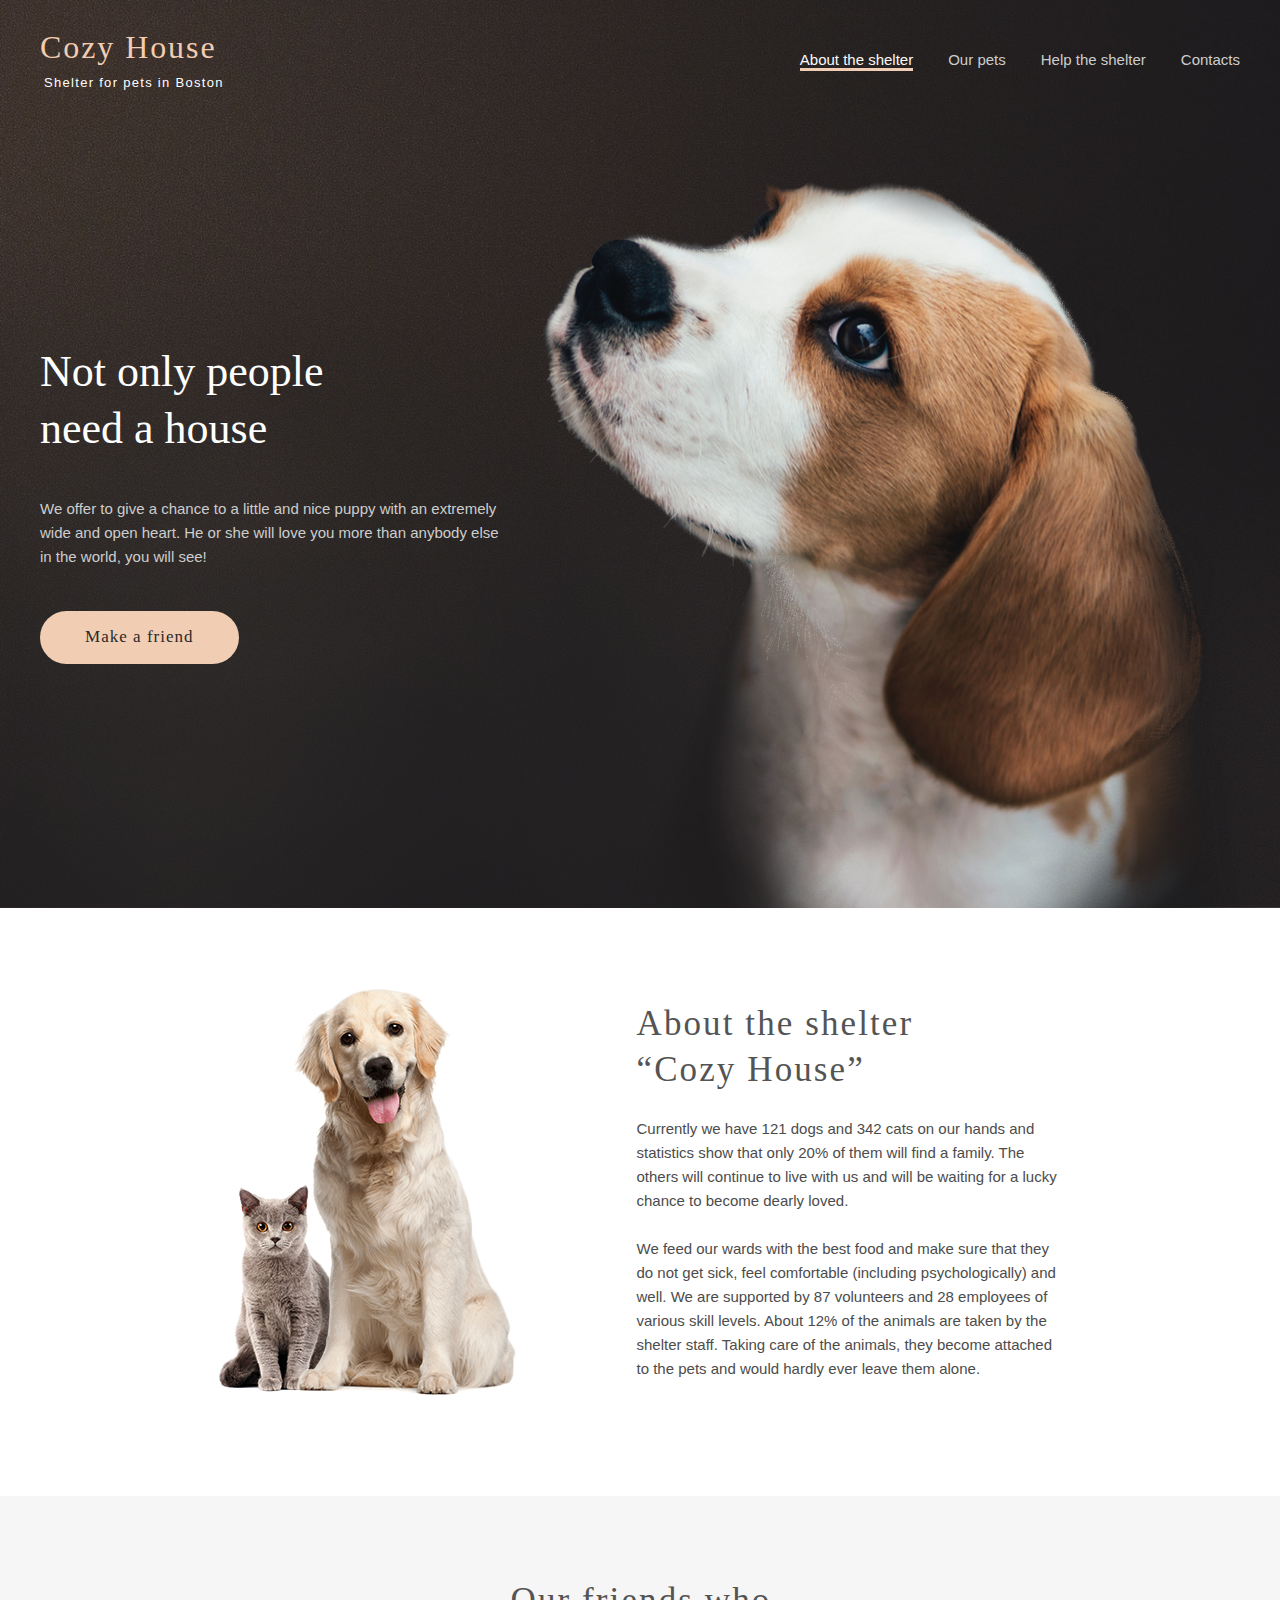
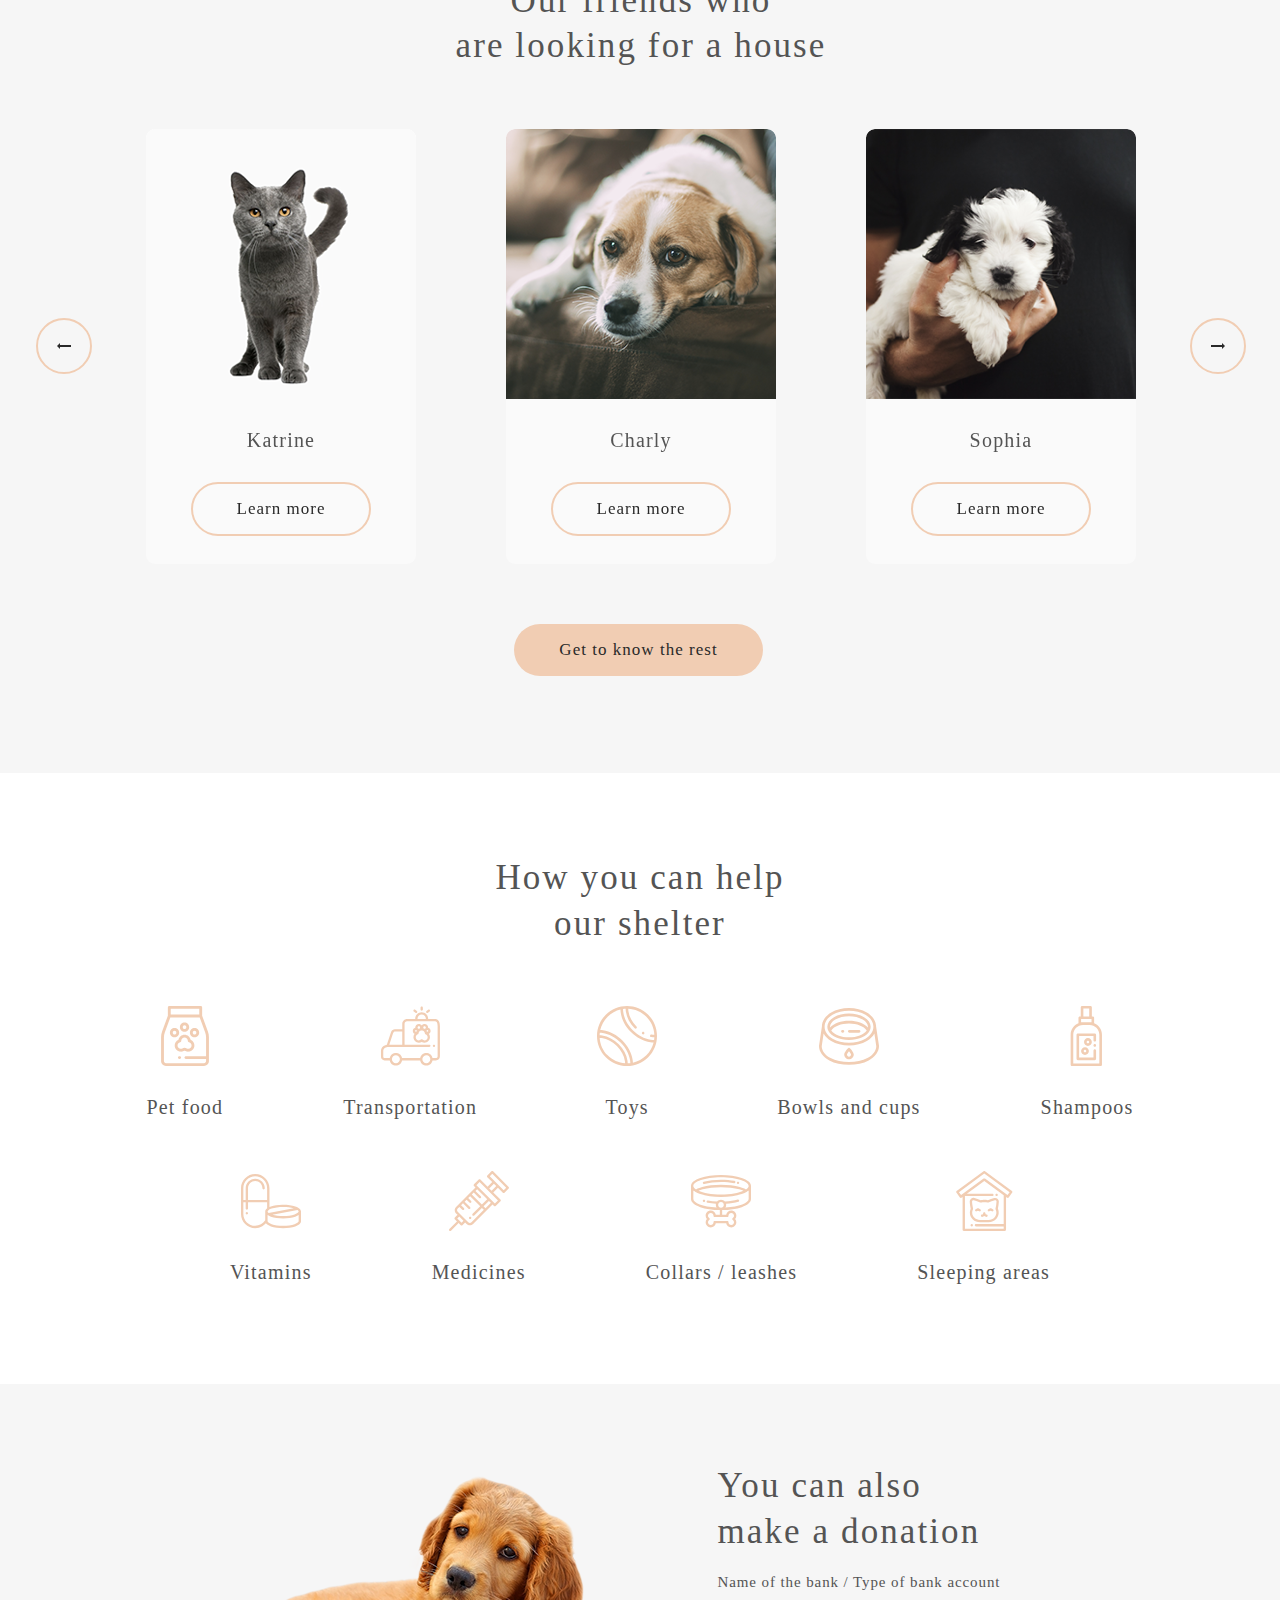
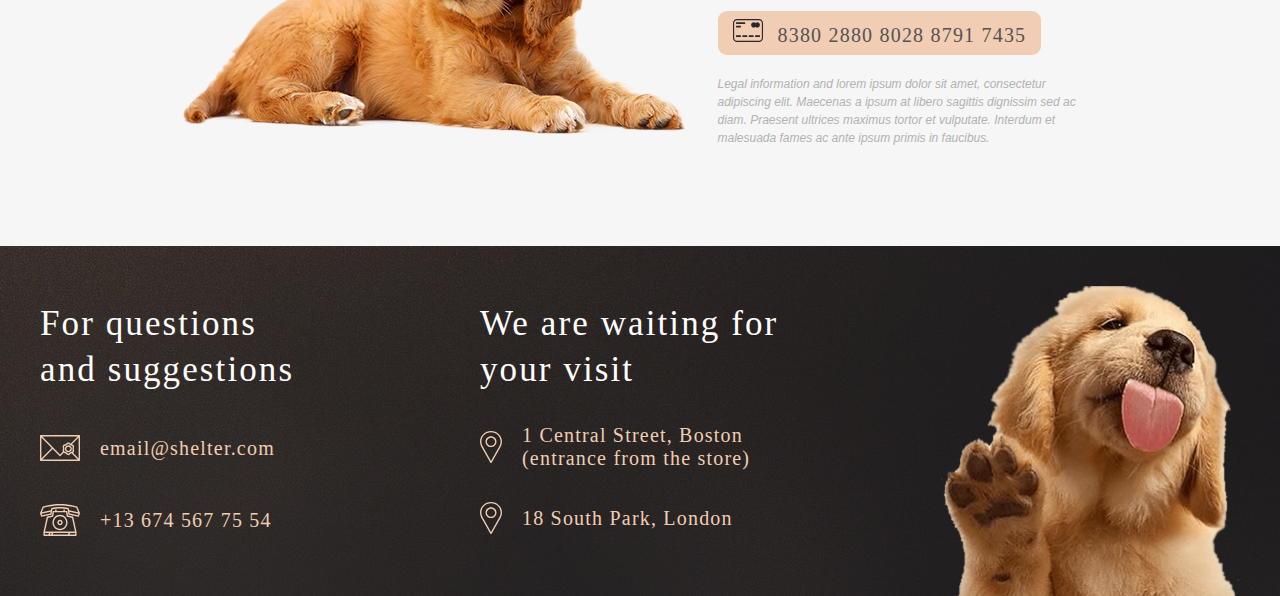
==== frontend/pages/main/index.html @ 43f69374 "feat: add frontend files" ====
<!DOCTYPE html>
<html lang="en">
<head>
    <meta charset="UTF-8">
    <link href="style.css" rel="stylesheet">
    <meta content="width=device-width, initial-scale=1.0" name="viewport">
   <link href="../../assets/images/favicon.ico" rel="icon" type="image/x-icon">
   <!-- ФАВИКОН БУДЕТ ОТОБРАЖАТЬСЯ В ГУГЛ ХРОМ -->
    <title>Main</title>
    <script defer src = 'script.js'></script>
</head>
<body>

<header class ='header'>
    <div class="container">
        <div class="header-top" id = "header-top">
            <div class="logo">
                <a href="index.html" class="logo-link">
                    <p class="cozy">Cozy House</p>
                    <h1 class="boston">Shelter for pets in Boston</h1>
                </a>
            </div>

            <div class="overlay" id="overlay"></div>
            
            <div class="burger" id = "burger">
                <hr><hr><hr>
            </div>

            <nav class="menu open" id = "menu">
  
                <ul class="menu-list">            
                    <li class="menu-item">
                        <a href="../main/index.html" class="menu-link-about">About the shelter</a>
                    </li>
                    <li class="menu-item">
                        <a href="../pets/index.html" class="menu-link">Our pets</a>
                    </li>
                    <li class="menu-item">
                        <a href="#help" class="menu-link">Help the shelter</a>
                    </li>
                    <li class="menu-item">
                        <a href="#footer" class="menu-link">Contacts</a>
                    </li>
                </ul>
            </nav>
        </div>

        <div class="not-only">
            <div class="not-only-text">
            <h2>Not only people need a house</h2>
            <p>We offer to give a chance to a little and
                nice puppy with an extremely wide and open
                heart. He or she will love you more
                than anybody else in the world, you will see!
            </p>
            <a href = '#our-friends'>Make a friend</a>
        </div>
            <img src="../../assets/images/start-screen-puppy.png" alt="">
      </div>
    </div>



</header>

<div class="about">
  <div class="about-content">
      <div class="about-pets">
          <img src="../../assets/images/about-pets.png" alt="">
      </div>
      <div class="content-1">
          <h3>About the shelter <br>“Cozy House”</h3>
          <p class = 'cur'>Currently we have 121 dogs and 342 cats
              on our hands and statistics show that
              only 20% of them will find a family. 
              The others will continue to live with 
              us and will be waiting for a lucky 
              chance to become dearly loved.
          </p>
          <p class = 'we'>
            We feed our wards with the best food
              and make sure that they do not get 
              sick, feel comfortable (including 
              psychologically) and well. We are 
              supported by 87 volunteers and 28 
              employees of various skill levels. 
              About 12% of the animals are taken by
              the shelter staff. Taking care of the 
              animals, they become attached to the 
              pets and would hardly ever leave them
              alone.
          </p>
      </div>
  </div>
</div> 
<div class="our-friends" id ='our-friends'>
    <div class="pets-content">
        <div class="heading">
            <h3>Our friends who <br>
                are looking for a house
            </h3>
        </div>

        <div class = 'slider'>
            <div class ='cards'>

            </div>
           <div class="arrows-container"> 
            <div class="arrow1">
                <img src="../../assets/images/Arrow.png" alt="">
            </div>
            <div class="arrow2">
                <img src="../../assets/images/Arrow2.png" alt="">
            </div>
        </div>
        </div>

        <div class="button-primary">
            <a href="../pets/index.html">Get to know the rest</a>
        </div>
    </div>
</div>


<div class="help" id = "help">
    <div class="help-content">
        <div class="heading">
            <h3>How you can help <br>
                our shelter</h3>
        </div>
    <div class="list">
        <div class="icon">
            <img src = '../../assets/images/icon-pet-food.svg' alt =''>
            <p>Pet food</p>
        </div>
        <div class="icon">
            <img src = '../../assets/images/icon-transportation.svg' alt =''>
            <p>Transportation</p>
        </div>
        <div class="icon">
            <img src = '../../assets/images/icon-toys.svg' alt =''>
            <p>Toys</p>
        </div>
        <div class="icon">
            <img src = '../../assets/images/icon-bowls-and-cups.svg' alt =''>
            <p>Bowls and cups</p>
        </div>
        <div class="icon">
            <img src = '../../assets/images/icon-shampoos.svg' alt =''>
            <p>Shampoos</p>
        </div>
        <div class="icon">
            <img src = '../../assets/images/icon-vitamins.svg' alt =''>
            <p>Vitamins</p>
        </div>
        <div class="icon">
            <img src = '../../assets/images/icon-medicines.svg' alt =''>
            <p>Medicines</p>
        </div>
        <div class="icon">
            <img src = '../../assets/images/icon-collars-leashes.svg' alt =''>
            <p>Collars / leashes</p>
        </div>
        <div class="icon">
            <img src = '../../assets/images/icon-sleeping-area.svg' alt =''>
            <p>Sleeping areas</p>
        </div>
    </div>
    </div>
</div>



<div class="in-addition">
    <div class="donation-content">
        <div class="donation-img">
            <img src = '../../assets/images/donation-dog.png' alt =''>
        </div>
        <div class="content-2">
            <h3>You can also<br> make a donation</h3>
            <p class ='bank'>Name of the bank / Type of bank account</p>
            <div class="pay-card">
                <img src="../../assets/images/credit-card.svg" alt="">
                <a href = '#'>8380 2880 8028 8791 7435</a>
            </div>
            <p class ='lorem'>Legal information and lorem ipsum dolor sit amet,
                consectetur adipiscing elit. Maecenas a ipsum at
                libero sagittis dignissim sed ac diam. Praesent
                ultrices maximus tortor et vulputate. Interdum
                et malesuada fames ac ante ipsum primis in faucibus.
            </p>
        </div>
    </div>
</div>

<footer>
    <div class="footer-content" id = 'footer'>
        <div class="contacts">
            <h3>For questions and suggestions</h3>
            <a href="mailto:email@shelter.com" class="icon-link">
                <img src="../../assets/icons/icon-email.svg" alt="">
                <p>email@shelter.com</p>
            </a>
            <a href='tel:+13674567554' class="icon-link">
                <img src="../../assets/icons/icon-phone.svg" alt="">
                <p>+13 674 567 75 54</p>
            </a>
        </div>
        <div class="locations">
            <h3>We are waiting for your visit</h3>
            <a target="_blank" href = 'https://www.google.com/maps/place/Central+St,+Boston,+MA,+США/@42.3588439,-71.0555165,17z/data=!3m1!4b1!4m6!3m5!1s0x89e370865345ba21:0x44f6c81aa9436fb7!8m2!3d42.3588439!4d-71.0529416!16s%2Fg%2F1tfvj6dm?entry=ttu' class = 'icon-link'>
                <img src="../../assets/icons/icon-marker.svg" alt="">
                <p>1 Central Street, Boston (entrance from the store)</p>
            </a>
            <a target="_blank" href = 'https://www.google.com/maps/search/london+central+park/@49.4289566,14.7279047,4z/data=!3m1!4b1?entry=ttu' class = "icon-link">
                <img src="../../assets/icons/icon-marker.svg" alt="">
                <p class = 'london'>18 South Park, London </p>
            </a>
        </div>

        <div class="footer-puppy">
            <img src="../../assets/images/footer-puppy.png" alt="">
        </div>
    </div>
</footer>


<div id="overlay"></div>

<div class="popup" id="jennifer">
    <div class="popup-close">
        <button >X</button>
    </div>
    <div class="popup-body">
        <div class="popup-image">
            <img src="../../assets/images/pets-jennifer.png" alt="">
        </div>
        <div class="popup-text">
            <h3>Jennifer</h3>
            <h4>Dog - Labrador</h4>
            <p>Jennifer is a sweet 2 months old Labrador that is patiently waiting to find a new forever home. This
                girl really enjoys being able to go outside to run and play, but won't hesitate to play up a storm
                in the house if she has all of her favorite toys.</p>
            <ul class="popup-list">
                <li><a><strong>Age:</strong> 2 months</a></li>
                <li><a><strong>Inoculations:</strong> none</a></li>
                <li><a><strong>Diseases:</strong> none</a></li>
                <li><a><strong>Parasites:</strong> none</a></li>
            </ul>
        </div>
    </div>
</div>


<div class="popup" id="katrine">
    <div class="popup-close">
        <button >X</button>
    </div>
    <div class="popup-body">
        <div class="popup-image">
            <img src="../../assets/images/pets-katrine.png" alt="">
        </div>
        <div class="popup-text">
            <h3>Katrine</h3>
            <h4>Cat - British Shorthair</h4>
            <p>Katrine is a gentle 6 months old British Shorthair with a calm and loving personality. She loves curling up in cozy spots and will happily keep you company during quiet evenings.</p>
            <ul class="popup-list">
                <li><a><strong>Age:</strong> 6 months</a></li>
                <li><a><strong>Inoculations:</strong> up to date</a></li>
                <li><a><strong>Diseases:</strong> none</a></li>
                <li><a><strong>Parasites:</strong> none</a></li>
            </ul>
        </div>
    </div>
</div>

<div class="popup" id="woody">
<div class="popup-close">
    <button >X</button>
</div>
<div class="popup-body">
    <div class="popup-image">
        <img src="../../assets/images/pets-woody.png" alt="">
    </div>
    <div class="popup-text">
        <h3>Woody</h3>
        <h4>Dog - Golden Retriever</h4>
        <p>Woody is a friendly 1-year-old Golden Retriever with a playful spirit and a heart full of love. He enjoys long walks and never says no to a good belly rub.</p>
        <ul class="popup-list">
            <li><a><strong>Age:</strong> 1 year</a></li>
            <li><a><strong>Inoculations:</strong> up to date</a></li>
            <li><a><strong>Diseases:</strong> none</a></li>
            <li><a><strong>Parasites:</strong> none</a></li>
        </ul>
    </div>
</div>
</div>

<div class="popup" id="sophia">
<div class="popup-close">
    <button >X</button>
</div>
<div class="popup-body">
    <div class="popup-image">
        <img src="../../assets/images/pets-sophia.png" alt="">
    </div>
    <div class="popup-text">
        <h3>Sophia</h3>
        <h4>Dog - Shih Tzu</h4>
        <p>Sophia is a cuddly 4-month-old Shih Tzu with a playful and curious nature. She enjoys being carried around and loves snuggling up on your lap.</p>
        <ul class="popup-list">
            <li><a><strong>Age:</strong> 4 months</a></li>
            <li><a><strong>Inoculations:</strong> up to date</a></li>
            <li><a><strong>Diseases:</strong> none</a></li>
            <li><a><strong>Parasites:</strong> none</a></li>
        </ul>
    </div>
</div>
</div>

<div class="popup" id="timmy">
<div class="popup-close">
    <button >X</button>
</div>
<div class="popup-body">
    <div class="popup-image">
        <img src="../../assets/images/pets-timmy.png" alt="">
    </div>
    <div class="popup-text">
        <h3>Timmy</h3>
        <h4>Cat - British Shorthair</h4>
        <p>Timmy is a relaxed 8-month-old British Shorthair who loves lounging in the sun and watching the world go by. He is perfect for anyone looking for a calm and easygoing companion.</p>
        <ul class="popup-list">
            <li><a><strong>Age:</strong> 8 months</a></li>
            <li><a><strong>Inoculations:</strong> up to date</a></li>
            <li><a><strong>Diseases:</strong> none</a></li>
            <li><a><strong>Parasites:</strong> none</a></li>
        </ul>
    </div>
</div>
</div>

<div class="popup" id="charly">
<div class="popup-close">
    <button >X</button>
</div>
<div class="popup-body">
    <div class="popup-image">
        <img src="../../assets/images/pets-charly.png" alt="">
    </div>
    <div class="popup-text">
        <h3>Charly</h3>
        <h4>Dog - Beagle</h4>
        <p>Charly is a curious 2-year-old Beagle who loves exploring and sniffing out new adventures. With his energetic personality, he's always ready for a long walk or a play session.</p>
        <ul class="popup-list">
            <li><a><strong>Age:</strong> 2 years</a></li>
            <li><a><strong>Inoculations:</strong> up to date</a></li>
            <li><a><strong>Diseases:</strong> none</a></li>
            <li><a><strong>Parasites:</strong> none</a></li>
        </ul>
    </div>
</div>
</div>

<div class="popup" id="scarlett">
<div class="popup-close">
    <button >X</button>
</div>
<div class="popup-body">
    <div class="popup-image">
        <img src="../../assets/images/pets-scarlet.png" alt="">
    </div>
    <div class="popup-text">
        <h3>Scarlett</h3>
        <h4>Dog - Jack Russell Terrier</h4>
        <p>Scarlett is an energetic 5-month-old Jack Russell Terrier who loves running and playing. She would thrive in an active household where she can burn off all her energy.</p>
        <ul class="popup-list">
            <li><a><strong>Age:</strong> 5 months</a></li>
            <li><a><strong>Inoculations:</strong> up to date</a></li>
            <li><a><strong>Diseases:</strong> none</a></li>
            <li><a><strong>Parasites:</strong> none</a></li>
        </ul>
    </div>
</div>
</div>

<div class="popup" id="freddie">
<div class="popup-close">
    <button >X</button>
</div>
<div class="popup-body">
    <div class="popup-image">
        <img src="../../assets/images/pets-freddie.png" alt="">
    </div>
    <div class="popup-text">
        <h3>Freddie</h3>
        <h4>Cat - Scottish Fold</h4>
        <p>Freddie is a playful 7-month-old Scottish Fold with a love for exploring every corner of the house. His cute folded ears and inquisitive nature make him a delight to be around.</p>
        <ul class="popup-list">
            <li><a><strong>Age:</strong> 7 months</a></li>
            <li><a><strong>Inoculations:</strong> up to date</a></li>
            <li><a><strong>Diseases:</strong> none</a></li>
            <li><a><strong>Parasites:</strong> none</a></li>
        </ul>
    </div>
</div>
</div>

</body>
</html>
---- frontend/pages/main/style.css ----
html {
  max-height: 100%;
  padding: 0;
  margin: 0;
    scroll-behavior: smooth;
  box-sizing: border-box;
}
*::before, *::after {
  box-sizing: inherit;
}
body {
  box-sizing: border-box;
  height: 100%;
  padding: 0;
  margin: 0;
}
a {
  padding: 0;
  margin: 0;
  color: inherit;
  text-decoration: none;
}
button {
  padding: 0;
  border: none;
  background-color: transparent;
  cursor: pointer;
}
ul {
  list-style: none;
}
.burger {
  display: none;
}
 @media (min-width: 768px) and (max-width: 1279px) {

    html, body {
      overflow-x: hidden;
      /* height: 100%;  */
      padding: 0 auto;
      margin: 0 auto;
      scroll-behavior: smooth;
      box-sizing: border-box;
    }
  
    .header {   
      max-width: 100%;
      min-height: 1165px;
    } 
    
    .header-top {
      display: flex;
      max-width: 100%;
      justify-content: center;
    }
    .logo {
      margin-left: -10px !important;
    }
    .menu-list {
      display: inline flex;
      margin-right: -10px !important;
    }
    .not-only {
      max-width: 100%;
      display: flex;
      flex-wrap: wrap;
      align-items: center;
      justify-content: center;
      margin-top: -194px;
    }
    .not-only-text {
      min-width: 300px;
    }
    .not-only a {
      align-self: center;
    }
  
    .not-only img {
      max-width: 35.56em; /* or 35.56rem */
      height: 37.06em; /* or 37.06rem */
      padding-left: 15%;
      margin-top: 62px !important; /* Adjusted to move the image 30px higher */
    }
    
    
    .about {
      padding: 0;
      margin: 0;
      display: flex;
      max-width: 100%;
      min-height: 1048px;
      flex-direction: column;
      align-items: center;
    }
    
    .about-content {
      gap: 110px;

      position: relative;
      display: flex;
      max-width: 100%;
      min-height: 868px;
      flex-direction: column;
      justify-content: center;
      align-items: center;
      padding-top: 0;
    }
    
    .about-pets {
      margin-left: 25%;
      order: 1;
      padding-bottom: 50px;
      margin-top: 0;
    }
    
    .content-1 {
      align-self: center;
    }
  
    .our-friends {
      max-width: 100%;
      display: flex;
      justify-content: center;
      align-items: center;
      text-align: center;
  }
  
  .pets-content {
    max-width: 100%;
height: 435px;
      margin: 0 auto;
      text-align: center;
  }
  
  .heading h3 {
      text-align: center;
  }
  
  .slider {
margin-bottom: -20px !important;
      display: flex;
      justify-content: center;
      align-items: center;
      flex-direction: column;
  }
  
  .cards {
      display: flex;
      justify-content: center;
      gap: 20px; /* Adjust the gap between cards if necessary */
  }
  .card:nth-child(3) {
    display: none;
  }
  .card {
      text-align: center;
  }
  
  .arrow1 {
    transition: 0.4s;
    display: inline-flex;
    padding: 23px 19px;
    flex-direction: column;
    border-radius: 100px;
    border: 2px solid #F1CDB3;
    margin-top: -9px !important;
    left: 140px !important; 
  }
  
  .arrow2 {
    transition: 0.4s;
    display: inline-flex;
    padding: 23px 19px;
    flex-direction: column;
    border-radius: 100px;
    border: 2px solid #F1CDB3;
    right: 140px !important;
    margin-top: -9px !important;
  } 

  .arrows-container {
      display: flex;
      justify-content: space-between;
      width: 100%;
      max-width: 300px; 
      margin: 20px auto 0 auto;
  }
    

    .cards {
      gap: 40px !important;
      padding: 0 auto;
      margin: 0 auto;
      display: flex;
      width: 708px;
      flex-direction: row;
      justify-content: center;
      align-items: center;
      background-color: #F6F6F6;
    }
    
    .card {
      width: 270px;
    height: 435px;
      padding: 0 !important;
      margin: 0 !important;
    }
    
 .button-primary {
  padding-bottom: 30px;
 } 

    .help {
      /* padding-left: 10px; */
      max-width: 100%;
      min-height: 779px;
      background: var(--color-light-xl, #FFF);
    }
  
    .help-content {
      display: flex;
      max-width: 100%;
      flex-direction: column;
      justify-content: center;
      align-items: center;
      gap: 60px;
    }
  
    .help-content .heading h3 {
      position: relative;
      color: var(--color-dark-l, #545454);
      text-align: center;
      align-self: center;
      font-family: Georgia;
      font-size: 35px;
      font-style: normal;
      font-weight: 400;
      line-height: 130%;
      letter-spacing: 2.1px;
    }
  
    .list {
      margin: 0 auto;
      position: relative;
      max-width: 100%;
      min-height: 449px;
      flex-shrink: 0;
      display: flex;
      flex-wrap: wrap;
      justify-content: center;
      gap: 10px 20px;
      align-items: center;
    }
  
    .icon {
      width: 110px;
      display: flex;
      flex-direction: column;
      align-items: center;
      justify-content: center;
      text-align: center;
      gap: 30px;
    }
  
    .icon img {
      width: 60px;
      height: 60px;
    }
  
    .icon p {
      width: 170px;
      color: var(--color-dark-l, #545454);
      font-family: Georgia;
      font-size: 20px;
      font-style: normal;
      font-weight: 400;
      line-height: 115%;
      letter-spacing: 1.2px;
      text-align: center;
    }
  


    .in-addition {
      /* padding-left: 10px; */
      display: flex;
      flex-wrap: wrap;
      max-width: 100%;
      min-height: 783px;
      flex-direction: column;
      align-items: center;
    }
  
    .donation-content {
      padding-top: 5px;
      display: flex;
      flex-wrap: wrap;
      width: 100%;
      min-height: 783px;
      flex-direction: column;
      align-items: center;
    }
  
    .content-2 {
      /* margin-left: 10%; */
      order: 0;
      display: flex;
      /* width: 90%; */
      flex-direction: column;
      justify-content: center;
      align-items: flex-start;
      gap: 20px;
    }
  
    .donation-img {
      order: 1;
      align-self: center;
      margin-top: 10px;
      display: block;
    }
  
    .donation-img img {
      margin-bottom: 9px;
    }
  
    footer {
      max-width: 100%;
      min-height: 639px;
    }
  
    .footer-content {
      max-width: 100%;
      display: flex;
      flex-wrap: wrap;
    }
  
    .contacts, .locations {
      max-width: 100%;
      margin-top: -26px;
    }
  
    .contacts {
      width: 280px;
      padding-left: 8%;
    }
  
    .locations {
      padding-left: 8% !important;
    }
  
    .footer-puppy img {
      padding-left: 50%;
      padding-top: 80px;
    }
  }
  




  
  @media (min-width: 320px) and (max-width: 767px) {
    html, body {
      overflow-x: hidden;
      /* height: 100%;  */
      padding: 0 auto;
      margin: 0 auto;
      scroll-behavior: smooth;
      box-sizing: border-box;
    }
  .header {
    padding: 0 !important;
    margin: 0 !important;
    max-width: 100%;
    max-height: 823px;
    flex-shrink: 0;
  }
  .header-top {
    gap: 60px;
  }
.container {
  
  display: flex;
  justify-content: center;
  align-items: center;
  padding: 0 !important;
  margin: 0 !important;
  display: flex;
max-height: 673px;
flex-direction: column;
justify-content: center;
/* gap: 105px; */
flex-shrink: 0;
}

.logo{
  position: absolute;
  left: 20px !important;
  padding: 0 !important;
}






.menu {
  z-index: 3;
  transition: transform .5s ease, visibility .2s;
  display: flex;
  flex-direction: column;
  position: absolute;
  right: -320px;
  top: 0;
  width: 320px;
  min-height: 100vh;
  background: var(--color-dark-3xl, #292929);
} 

.burger {
  z-index: 4;
  transition: transform .5s, opacity .2s;
  width: 30px;
  height: 30px;
  display: block;
  position: absolute;
  top: 40px;
  right: 25px;
}

.burger hr {
  background-color: #F1CDB3;
  border: none;             
  height: 2px;             
}

body.no-scroll {
  background-color: rgba(0, 0, 0, 0.5) !important; 
  position: relative !important;
  height: 100vh !important;
  overflow-y: hidden !important;
}

.header-top.open .burger{
  transform: rotate(-90deg); 
}

.menu-list {

  margin-top: 248px !important;
  gap: 40px !important;
  width: 320px;
  display: flex;
  flex-direction: column;
}

.menu-item a {
  padding: 0 !important;
  margin: 0 !important;
  color: var(--color-dark-s, #CDCDCD);
  font-family: Arial;
font-size: 32px !important;
font-style: normal;
font-weight: 400;
line-height: 160%;
}  

.header-top.open .menu {
  transform: translateX(-100%);
  transition: transform 0.5s ease;
}

.overlay {
  position: fixed;
  top: 0;
  left: 0;
  width: 100%;
  height: 100vh;
  background-color: rgba(0, 0, 0, 0.5);
  z-index: 2; 
  opacity: 0;
  visibility: hidden;
  transition: opacity 0.5s, visibility 0.5s;
}

.header-top.open ~ .overlay {
  opacity: 1;
  visibility: visible;
}




.not-only {
  align-items: center !important;
  text-align: center !important;
  align-content: center !important;
  align-self: center !important;
  margin-top: -66px !important; 
  display: flex;
max-width: 300px;
max-height: 296px;
flex-direction: column;
justify-content: center;
align-items: center;
gap: 42px;
flex-shrink: 0;
flex-wrap: wrap;
}
.not-only-text h2 {
  align-self: center;
  width: 200px;
  color: var(--color-light-xl, #FFF);
text-align: center;

/* h3-mobile */
font-family: Georgia;
font-size: 25px !important;
font-style: normal;
font-weight: 400;
line-height: 130%; /* 32.5px */
letter-spacing: 1.5px;
}
.not-only-text p {
  color: var(--color-dark-s, #CDCDCD);
text-align: center;

/* paragraph-l */
font-family: Arial;
font-size: 15px;
font-style: normal;
font-weight: 400;
line-height: 160%; /* 24px */
}
.not-only-text a {
  align-self: center;
  text-align: center;
}
.not-only img {
  position: absolute;
  bottom: 0;
  left: 45%; 
  transform: translateX(-50%);
  max-width: 100%; 
  height: auto;
  width: 260px;
height: 271.774px;
flex-shrink: 0;
}


.about {
  display: flex;
max-width: 320px;
min-height: 974px;
flex-direction: column;
justify-content: center;
align-items: center;
flex-shrink: 0;
background: var(--color-light-xl, #FFF);
}
.about-content {
  display: flex;
max-width: 300px;
height: 890px;
flex-direction: column-reverse;
justify-content: center;
align-items: center !important;
}
.about-pets {
margin: 0 !important;
padding: 0 !important;
}
.about-pets img {
  padding-top: 85px;
  order: 1;
  width: 260px;
height: 353.6px;
flex-shrink: 0;
}
.content-1 {
  margin-top: 20px !important;
  order: 0;
  max-width: 300px;
height: 494px;
flex-shrink: 0;
}
.content-1 h3 {
  /* margin-top: 60px !important;  */
  padding: 0 !important;
  align-self: center;
  text-align: center !important;
  color: var(--color-dark-l, #545454);

/* h3-mobile */
font-family: Georgia;
font-size: 25px !important;
font-style: normal;
font-weight: 400 !important;
line-height: 130% !important; /* 32.5px */
letter-spacing: 1.5px !important;
}

.cur {
  text-align: justify;
  height: 144px;
  color: var(--color-dark-xl, #4C4C4C);
  font-family: Arial;
  font-size: 15px !important;
  font-style: normal !important;
  font-weight: 400 !important;
  line-height: 160% !important;
  margin-top: 1px !important;
}
.we {
  display: flex;
  min-width: 270px;
  height: 239px;
  flex-direction: column;
  justify-content: center;

  color: var(--color-dark-xl, #4C4C4C);
  font-family: Arial;
  font-size: 15px !important;
  font-style: normal;
  font-weight: 400 !important;
  line-height: 160% !important;
  margin-top: 9px;
  text-align: justify;
}





.our-friends {
  align-items: center;
  display: flex;
  max-width: 100% !important;
  max-height: 791px;
  flex-direction: column;
  justify-content: center;
  align-items: center !important;
  flex-shrink: 0;
  background: var(--color-light-l, #F6F6F6);
}
.pets-content {
  display: flex;

  position: relative;

  margin: 0 !important;
  display: flex;
max-width: 300px;
height: 707px;
flex-direction: column;
justify-content: center;
align-self: center;
text-align: center;
align-items: center;
flex-shrink: 0;
}
.heading {
  padding-bottom: 0 !important;
  text-align: center;
}

.heading h3 {
  padding: 0 !important;
  margin-top: 10px !important;
  color: var(--color-dark-l, #545454);
  font-family: Georgia;
  font-size: 25px !important;
  font-style: normal;
  font-weight: 400 !important;
  line-height: 130% !important; /* 32.5px */
  letter-spacing: 1.5px !important;
  max-width: 300px;
  margin: 0 auto; 
}
.cards {
  flex-grow: 1;
  margin: 0 !important;
  padding: 0 !important;
}
.card:nth-child(3), .card:nth-child(2) {
  display: none;
}

.card {
  margin-top: -70px !important;
  align-self: center;
  padding: 0 !important;
  transition: 0.8s;
  display: flex;
  flex-direction: column;
  align-items: center;
  width: 270px;
  height: 435px;
  background: var(--color-light-s, #FAFAFA);
  border-radius: 9px;
  gap: 30px;
}

.card img {
  border-radius: 9px 9px 0px 0px;
  width: 270px;
  height: 270px;
  flex-shrink: 0;
  max-width: 100%;
  max-height: 100%;
}

.name {
  color: var(--color-dark-l, #545454);
  text-align: center;
  font-family: Georgia, serif;
  font-size: 20px;
  font-weight: 400;
  letter-spacing: 1.2px;
  margin: 0;
}

.card button {
  transition: 0.4s;
  display: flex;
padding: 14px 43px;
flex-direction: column;
align-items: center;
gap: 10px;
color: var(--color-dark-3xl, #292929);
font-family: Georgia;
font-size: 17px;
font-style: normal;
font-weight: 400;
line-height: 130%; /* 22.1px */
letter-spacing: 1.02px;
border-radius: 100px;
border: 2px solid #F1CDB3

}

.slider {
  max-width: 270px;
  height: 507px;
justify-content: center;
align-items: center;
}

.cards {

  display: flex;
  justify-content: center;
  align-items: center;
  flex-grow: 1;
  margin-bottom: 20px; 
}

.arrows-container {
  bottom: 6px !important;
  display: inline-flex;
  gap: 80px !important;
  order: 2;
  position: absolute;
    left: 50%;
    transform: translateX(-50)
}
.arrow1, .arrow2 {
  padding: 0 !important;
  display: flex;
  justify-content: center;
  align-items: center;
  transition: 0.4s;
  width: 52px; /* Устанавливаем ширину круга */
  height: 52px; /* Устанавливаем высоту круга */
  flex-direction: column;
  border-radius: 100px;
  border: 2px solid #F1CDB3;
}

.arrow1 {

  margin-left: -95px;
  left: 0 !important;
  right: 0 !important;
  /* margin-right: auto;  */
}

.arrow2 {
  margin-left: 40px;
  left: 0 !important;
  right: 0 !important;
  /* margin-left: auto;  */
}

.button-primary {
  margin-bottom: -5px !important;
}

.cards-container {
  display: flex;
  transition: transform 0.5s ease-in-out;
}





.help {
  min-height: 745px !important;
  display: flex;
max-width: 100% !important;
/* flex-direction: column; */
justify-content: center;
align-items: center;
gap: 42px;
}
.help-content .heading h3 {
  position: relative;
  top: 12px !important;
}
.list {
  left: 5px !important;
  right: 15px !important;
  margin: 0 auto ;
  position: relative;
  max-width: 290px !important;
  height: 555px !important;
  flex-shrink: 0;
  display: flex;
  flex-wrap: wrap !important;
  justify-content: flex-start !important;
  align-items: center;
  gap: 30px 20px !important;
  /* align-items: center !important; */
}
.icon {
  gap: 20px;
  width: 130px !important;
height: 87px !important;
}
.icon img {
  width: 50px !important;
height: 50px !important;
}
.icon p {
  max-width: 130px !important;
  color: var(--color-dark-l, #545454);
text-align: center;

/* h5 */
font-family: Georgia;
font-size: 15px !important;
font-style: normal;
font-weight: 400 !important;
line-height: 110% !important; /* 16.5px */
letter-spacing: 0.9px !important;
}



.in-addition {
  background: var(--color-light-l, #F6F6F6);
  padding: 0 !important;
  margin: 0 !important;
  width: 100%;
  min-height:542.2px!important;
  display: flex;
height: 542px;
flex-direction: column;
justify-content: center;
align-items: center;

}
.donation-content {
  max-width: 100%;
  margin-top: 20px !important;
  display: flex;
  flex-direction: column-reverse;
  gap: 42px;
}

.content-2 {
  display: flex;
max-width: 300px;
height: 281px;
flex-direction: column;
justify-content: center !important;
align-items: center !important;
gap: 20px;
flex-shrink: 0;
}
.content-2 {
  color: var(--color-dark-l, #545454);
text-align: center;

/* h3-mobile */
font-family: Georgia;
font-size: 25px;
font-style: normal;
font-weight: 400;
line-height: 130%; /* 32.5px */
letter-spacing: 1.5px;
}
.content-2 h3 {
  color: var(--color-dark-l, #545454);
text-align: center;

/* h3-mobile */
font-family: Georgia;
font-size: 25px !important;
font-style: normal;
font-weight: 400 !important;
line-height: 130% !important; /* 32.5px */
letter-spacing: 1.5px !important;
}
.bank {
  color: var(--color-dark-l, #545454);
font-family: Georgia !important;
font-size: 15px !important; 
font-style: norma !important;
font-weight: 400 !important;
line-height: 160% !important; /* 24px */
letter-spacing: 0.1px !important;
}
.pay-card {
  text-align: center;
  height: 28px !important;
  display: flex;
/* padding: 10px 15px !important; */
flex-direction: column;
align-items: center;
gap: 10px;
}
.pay-card img {
  width: 30px !important ;
height: 23px !important;
flex-shrink: 0;
}
.pay-card a {
  width: 251px;
height: 23px;
  color: var(--color-dark-l, #545454);

/* h5 */
font-family: Georgia;
font-size: 15px !important;
font-style: normal;
font-weight: 400 !important;
line-height: 110% !important; /* 16.5px */
letter-spacing: 0.9px !important; 
}
.lorem {
  margin: 0;
  padding: 0;

  max-width: 280px;
  color: var(--color-dark-m, #B2B2B2);
text-align: justify !important;
font-family: Arial !important;
font-size: 9px !important;
font-style: italic !important;
font-weight: 400 !important;
line-height: 18px !important; /* 150% */
}
 .donation-img {
  margin-top: -8px !important;
}
.donation-img img {
  width: 260px !important; 
height: 135.2px !important;
}

footer {

  max-width: 100%;
  min-height: 809px;
  flex-shrink: 0;
  
}

.footer-content {  
  text-align: center !important;
  margin-top: 210px !important;
  max-width: 100%;
  display: inline-flex;
flex-direction: column;
justify-content:center;
align-items: center !important;
align-content: center;
gap: 40px;
flex-shrink: 0;
}
.contacts {

  text-align: center;
  /* padding: 0 !important;
  margin: 0 !important; */
  max-width: 278px;
height: 208px;
}
.contacts h3  {
  padding: 0 !important;
  margin: 0 !important;
  color: var(--color-light-xl, #FFF);
  text-align: center !important;
  
  /* h3-mobile */
  font-family: Georgia !important;
  font-size: 25px !important;
  font-style: normal !important;
  font-weight: 400 !important;
  line-height: 130% !important; /* 32.5px */
  letter-spacing: 1.5px !important;
}

.contacts a{
  margin-left: 16px !important;
  gap: 20px;
}

.locations {
  text-align: center !important;
height: 222px;
flex-shrink: 0;
  padding: 0 !important;
  margin: 0 !important;
}
.locations h3 {
  margin-left: 13px !important;
  max-width: 278px;
  color: var(--color-light-xl, #FFF);
text-align: center !important;

/* h3-mobile */
font-family: Georgia;
font-size: 25px !important;
font-style: normal !important;
font-weight: 400 !important;
line-height: 130% !important; /* 32.5px */
letter-spacing: 1.5px !important;
}
.locations a {
  margin-top: 8px;
}
.footer-puppy {
  padding: 0 !important;
  margin: 0 !important;
}

.footer-puppy img {
  width: 260px;
height: 269px;
flex-shrink: 0;
}
  }


.header {
  height: 908px;
  max-width: 100%; 
  background: url(../../assets/images/start-screen-background.jpg) lightgray 50% / cover no-repeat;
  position: relative; 
}

.container {
  max-width: 1200px;
  padding: 0 40px;
  margin: 0 auto;
}

.header-top {
  height: 60px;
  display: flex;
  align-items: center;
  justify-content: space-between;
  padding: 30px 0 0 0;
}

.cozy {
color: var(--color-primary, #F1CDB3);

/* logo_title */
font-family: Georgia;
font-size: 32px;
font-style: normal;
font-weight: 400;
line-height: 110%; /* 35.2px */
letter-spacing: 1.92px;
  margin-bottom: 10px;
  margin-top: 0;
}

.boston{
  color: var(--color-light-xl, #FFF);

  /* logo_subtitle */
  font-family: Arial;
  font-size: 13px;
  font-style: normal;
  font-weight: 400;
  line-height: normal;
  letter-spacing: 1.3px;

  margin: 0 0 0 4px;
}


.menu-list {
  margin-left: -40px;
  transition: 0.4s;
  display: flex;
  align-items: center;
  gap: 35px;
  color: #CDCDCD;
  text-decoration: none;
  font-family: Arial, Helvetica, sans-serif;
  font-size: 15px;
font-weight: 400;
line-height: 160%; /* 24px */
}
.menu-link-about {
  padding: 0 !important;
  margin: 0 !important;
  transition: 0.4s;
  border-bottom: 3px solid #F1CDB3;
  color: var(--color-light-s, #FAFAFA);

/* paragraph-l */
font-family: Arial, Helvetica, sans-serif;
font-size: 15px;
font-style: normal;
font-weight: 400;
line-height: 160%; /* 24px */
}
.menu-item a {
  transition: 0.4s;
}
.menu-item a:hover {
  color: var(--color-light-s, #FAFAFA);

/* paragraph-l */
font-family: Arial;
font-size: 15px;
font-style: normal;
font-weight: 400;
line-height: 160%; /* 24px */
transition: 0.4s;
}

.not-only {
  gap: 40px 40px;
flex-direction: row;
}
.not-only-text {
  flex-direction: column;
  gap:40px;
  vertical-align: top;
  margin: 253px 0 0 0;
  display: inline-flex;
  flex-wrap: nowrap;
max-width: 460px; 

justify-content: center;
align-items: flex-start;
gap:40px 40px;
}
.not-only h2 {
  margin: 0;
  font-style: normal;
  max-width: 310px;
  font-family: Georgia, 'sans-serif';
  font-size: 44px;
  font-weight: 400;
  color: #FFFFFF;
  line-height: 130%;
}

.not-only p {
  margin: 0;
  /* margin-top: 1px; */
  font-family: Arial, Helvetica, sans-serif;
  font-weight: 400;
  font-size: 15px;
  max-width: 460px;
  color: #CDCDCD;
  line-height: 160%; /* 24px */
}

.not-only a {
  display: inline-flex;
padding: 15px 45px;
flex-direction: column;
align-items: center;
gap: 10px;
border-radius: 100px;
background: var(--color-primary, #F1CDB3);
color: var(--color-dark-3xl, #292929);
font-family: Georgia;
font-size: 17px;
font-style: normal;
font-weight: 400;
line-height: 130%; /* 22.1px */
letter-spacing: 1.02px;
  transition: 0.4s;
  margin: 2px 0 0 0;

}
.not-only a:hover {
  /* border-radius: 100px; */
  background: var(--color-primary-light, #FDDCC4);

}
.not-only img {
  margin-top: 90px;
  margin-left: 37px;
  max-width: 100%;
  max-height: 100%;
} 

.about {
  max-height: 588px;
  max-width: 100%;
  display: flex;
  justify-content: space-around;
  align-items: center;
  background: var(--color-light-xl, #FFF);
}

.about-content {
  padding: 80px 40px 100px 40px;
  display: flex;
  max-width: 1200px;
  justify-content: center;
  align-items: center;
  height: 408px;
  margin-top: 40px;
}

.about-pets {
  margin-top: -40px;
  padding-left: 3px;
  padding-right: 120px;
  max-width: 300px;
  height: 408px;
}

.content-1 {
  display: flex;
  flex-direction: column; 
  max-width: 430px;
  height: 380px; 
  justify-content: center;
  align-items: flex-start;
 margin-top: -17px; 
}

.content-1 h3 {
  color: var(--color-dark-l, #545454);
  text-align: left;
  font-family: Georgia, 'sans-serif';
  font-size: 35px;
  font-weight: 400;
  line-height: 130%;
  letter-spacing: 2.1px;
  margin-top: -10px;
}

.cur {
  color: var(--color-dark-xl, #4C4C4C);
  font-family: Arial;
  font-size: 15px;
  font-weight: 400;
  line-height: 160%;
  margin-top: -10px;
}
.we {
  color: var(--color-dark-xl, #4C4C4C);
  font-family: Arial;
  font-size: 15px;
  font-weight: 400;
  line-height: 160%;
  margin-top: 9px;
}


.our-friends {
  height: 877px;
  background: var(--color-light-l, #F6F6F6);
  display: flex;
  max-width: 100%;
  /* padding: 87px 3px 100px 45px; */
  justify-content: center;
}

.pets-content {
  padding: 100px 3px 100px 45px;
  display: flex;
 max-width: 1200px;
  max-height: 697px;
  flex-direction: column;
  justify-content: center;
  align-items: center;
  gap: 60px;
  flex-shrink: 0;
}

.heading {
    position: relative;
    top: -15px; 
    right: 20px; 
    font-family: Georgia, serif;
    font-size: 35px;
    font-weight: 400;
    line-height: 1.3; /* 45.5px */
    letter-spacing: 2.1px;
    max-width: 400px;
    color: var(--color-dark-l, #545454);
    text-align: center;
  }
  

.heading h3 {
  position: relative;
  font-family: Georgia, serif;
  font-size: 35px;
  font-weight: 400;
  line-height: 1.3; /* 45.5px */
  letter-spacing: 2.1px;
  margin: 0;
}


.sliderAnimation {
  transition: transform 4s all ease-in-out;
}

.slider {
  transition: transform 0.5s ease-in-out;
  position: relative;
  margin-top: -15px !important;
  margin-left: -40px !important;
  display: flex;
  justify-content: center;
  align-items: center;

  margin-bottom: 5px;
  display: flex;
  align-items: center;
  justify-content: space-between;
  padding: 0;
  margin: 0;
  max-width: 1280px;
  position: relative;
}

.cards {
  transition: transform 0.4s ease-in-out;
  will-change: transform;
  overflow: hidden;
  display: flex;
  position: relative;
  justify-content: center;
  align-items: center;
  gap: 40px; /* Adjust gap between cards */
  flex-grow: 1;
  gap: 90px;
  width: 990px;
  height: 435px;
}

.arrow1, .arrow2 {
  position: absolute;
  top: 50%;
  transform: translateY(-50%);
  display: flex;
  justify-content: center;
  align-items: center;
}

.arrow1 {
  transition: 0.4s;
  display: inline-flex;
  padding: 23px 19px;
  flex-direction: column;
  border-radius: 100px;
  border: 2px solid #F1CDB3;
  /* margin-bottom: 10px; */
  left: -110px; /* Adjust this value to position the left arrow */
}

.arrow2 {
  transition: 0.4s;
  display: inline-flex;
  padding: 23px 19px;
  flex-direction: column;
  border-radius: 100px;
  border: 2px solid #F1CDB3;
  right: -110px;
 /* Adjust this value to position the right arrow */
}

.arrow1:hover {
  cursor: pointer;
  transition: 0.4s;
  border-radius: 100px;
  border-color: #FDDCC4;
background: #FDDCC4;
}
.arrow2:hover {
  cursor: pointer;
  transition: 0.4s;
  border-radius: 100px;
  border-color: #FDDCC4;
background: #FDDCC4;
}


.card:hover {
  cursor: pointer;
/* card-hover */
box-shadow: 0px 2px 35px 14px rgba(13, 13, 13, 0.04);
 transition: 0.4s;
}
.card:hover button {
background: var(--color-primary-light, #FDDCC4);
  transition: 0.4s;
  border-color: #FDDCC4;
  border-radius: 100px;
  background: var(--color-primary-light, #FDDCC4);
}


.card {
  transition: transform 0.4s ease-in-out, opacity 0.4s ease-in-out;
  opacity: 1;
  /* flex: 0 0 auto; */
  display: flex;
  flex-direction: column;
  align-items: center;
  width: 270px;
  height: 435px;
  background: var(--color-light-s, #FAFAFA);
  border-radius: 9px;
  gap: 30px;
}

.card.fade-out {
  transform: translateX(-100%);
  opacity: 0;
}

.card.fade-in {
  transform: translateX(100%);
  opacity: 0;
}

.card.show {
  transform: translateX(0);
  opacity: 1;
}






.card img {
  border-radius: 9px 9px 0px 0px;
  width: 270px;
  height: 270px;
  flex-shrink: 0;
  max-width: 100%;
  max-height: 100%;
}

.name {
  color: var(--color-dark-l, #545454);
  text-align: center;
  font-family: Georgia, serif;
  font-size: 20px;
  font-weight: 400;
  letter-spacing: 1.2px;
  margin: 0;
}

.card button {
  transition: 0.4s;
  display: flex;
padding: 14px 43px;
flex-direction: column;
align-items: center;
gap: 10px;
color: var(--color-dark-3xl, #292929);
font-family: Georgia;
font-size: 17px;
font-style: normal;
font-weight: 400;
line-height: 130%; /* 22.1px */
letter-spacing: 1.02px;
border-radius: 100px;
border: 2px solid #F1CDB3;


}




.button-primary {
  margin-right: 45px;
  align-self: center;
  display: flex;
  align-items: center;
  padding: 15px 45px;
  border-radius: 100px;
  background: var(--color-primary, #F1CDB3);
  transition: 0.4s;
}

.button-primary a {
  color: var(--color-dark-3xl, #292929);
  font-family: Georgia, serif;
  font-size: 17px;
  font-weight: 400;
  line-height: 1.3;
  letter-spacing: 1.02px;
  background: transparent;
  border: none;
  transition: 0.4s;
}

.button-primary:hover {
  cursor: pointer;
  border-radius: 100px;
  background: var(--color-primary-light, #FDDCC4);
  transition: 0.4s;
}
.help {
  max-height: 611px;
  display: flex;
max-width: 100%;
height: 611px;
/* padding: 0 0 0 18px; */
/* justify-content: flex-start; */
justify-content: center; 
align-items: center;
background: var(--color-light-xl, #FFF);
}

.help-content {
  padding: 80px 10px 100px 50px;
  display: flex;
  max-width: 100%;
height: 431px;
padding: 0px 87px;
flex-direction: column;
justify-content: center;
align-items: center;
gap: 45px;
flex-shrink: 0;
}
.help-content .heading h3 {
  left: 20px; 
  position: relative;
  color: var(--color-dark-l, #545454);
text-align: center;
align-self: center;

/* h3 */
font-family: Georgia;
font-size: 35px;
font-style: normal;
font-weight: 400;
line-height: 130%; /* 45.5px */
letter-spacing: 2.1px;
}
.list {
  position: relative;
  /* margin-right: 15px; */
  width: 1040px;
  height: 281px;
  flex-shrink: 0;
  display: flex;
  flex-wrap: wrap;
  justify-content: center;
  gap: 32px 120px;
  align-items: center;
}

.icon {
  display: flex;
  flex-direction: column;
  align-items: center;
  justify-content: center;
  text-align: center;
  gap: 10px;
}

.icon img {
  width: 60px;
  height: 60px;
}

.icon p {
  color: var(--color-dark-l, #545454);
  font-family: Georgia;
  font-size: 20px;
  font-style: normal;
  font-weight: 400;
  line-height: 115%; /* 23px */
  letter-spacing: 1.2px;
  text-align: center;
}



.in-addition {
  background: var(--color-light-l, #F6F6F6);
  display: flex;
max-width: 100%;
height: 462px;
/* margin-top: -13px; */
justify-content: center;
align-items: center;
}
.donation-content {
  display: flex;
  max-width: 915px;
  height: 282px;
  justify-content: center;
  align-items: center;
  gap: 30px;
  flex-shrink: 0;
  padding: 0 auto;
  margin: 0 auto;
}
.donation-img img {
  width: 505px;
height: 261px;
flex-shrink: 0;
margin-bottom: 16px;
}

.content-2 {
  margin: 0;
  padding: 0 0 20px 0;
  position: relative;
  display: flex;
  max-width: 380px;
  height: 282px;
  flex-direction: column;
  justify-content: center;
  align-items: flex-start;
  /* margin-bottom: 35px; */
  flex-shrink: 0;
  gap: 20px;
}
.content-2 h3 {
  margin: 0;
  padding: 0;
  color: var(--color-dark-l, #545454);
  /* margin-bottom: 24px; */
/* h3 */
font-family: Georgia;
font-size: 35px;
font-style: normal;
font-weight: 400;
line-height: 130%; /* 45.5px */
letter-spacing: 2.1px;

}
.bank {
  margin: 0;
  padding: 0;
  color: var(--color-dark-l, #545454);
  font-family: Georgia;
  font-size: 15px;
  font-style: normal;
  font-weight: 400;
  line-height: 110%; /* 16.5px */
  letter-spacing: 0.9px;
}
.content-2 .pay-card {
  cursor: pointer;
  transition: 0.4s;
display: flex;
  /* width: 349px;
  height: 43px; */
  margin: 0;
  padding: 0;
  display: inline-block;
  padding: 8px 15px;
  flex-direction: column;
  align-items: center;
  border-radius: 9px;
  background: var(--color-primary, #F1CDB3);
}
.pay-card:hover {
  background: var(--color-primary-light, #FDDCC4);
}
.content-2 .pay-card img {
  width: 30px;
height: 23px;
flex-shrink: 0;
fill: var(--color-dark-3xl, #292929);
}
.content-2 .pay-card a {
  color: var(--color-dark-l, #545454);
font-family: Georgia;
font-size: 20px;
font-style: normal;
font-weight: 400;
line-height: 115%; /* 23px */
letter-spacing: 1.2px;
margin-left: 11px;

}

.lorem {
  margin: 0;
  padding: 0;
  color: var(--color-dark-m, #B2B2B2);
font-family: Arial;
font-size: 12px;
font-style: italic;
font-weight: 400;
line-height: 18px; /* 150% */
width: 380px;

}


footer {
  margin: 0 auto;
  max-width: 100%;
  height: 100%;
  background: url(../../assets/images/start-screen-background.jpg) lightgray 50% / cover no-repeat;
  display: flex;
  justify-content: center; 
  /* align-items: center; */
padding: 0 auto;
  flex-direction: row;
  /* row-gap: 90px 90px; */

}

.footer-content {
  padding-top: 55px; 
  align-items: flex-start;
  /* padding: 0 40px 0 40px; */
  display: flex;
  max-width: 1200px;
  max-height: 310px;
}

.contacts {
  display: flex;
  padding-right: 0px;
  flex-direction: column;
  justify-content: center;
  align-items: flex-start;
  gap: 40px;
}

.contacts h3 {
  color: var(--color-light-xl, #FFF);
  font-family: Georgia;
  font-size: 35px;
  font-style: normal;
  font-weight: 400;
  line-height: 130%; /* 45.5px */
  letter-spacing: 2.1px;
  margin: 0 ; 
  padding: 0 ;
  /* margin-bottom: 40px; */
} 
.locations {
  align-items: flex-start;
  display: flex;
  flex-direction: column;
  justify-content: flex-start;
  gap: 32px;
  width: 302px;
  /* height: auto;  */
  flex-shrink: 0;
  padding-left: 161px;
  max-height: 234px;
} 

.locations h3 {
  color: var(--color-light-xl, #FFF);
  font-family: Georgia;
  font-size: 35px;
  font-style: normal;
  font-weight: 400;
  line-height: 130%; /* 45.5px */
  letter-spacing: 2.1px;
  margin: 0 ; 
  padding: 0 ;
  /* margin-bottom: 30px; */
}
.icon-link p:hover {
color: var(--color-primary-light, #FDDCC4);
}

.icon-link {

  align-items: center;
  text-align: center;
  display: flex;
  justify-content: flex-start;
  gap: 20px;
  /* margin-bottom: 38px; 
  margin-top: 3px; */
}
.icon-link img {
margin: 0; 
padding: 0 ;
}

.icon-link p {
  transition: 0.4s;
  color: var(--color-primary, #F1CDB3);
  font-family: Georgia;
  font-size: 20px;
  font-style: normal;
  font-weight: 400;
  line-height: 115%; /* 23px */
  letter-spacing: 1.2px;
  margin: 0 ; 
  padding: 0 ;
  text-align: left;
}

.footer-puppy {
  padding-left: 158px;
  display: flex;
  align-items: center;
  justify-content: center;
  margin-top: -15px;
}




.overlayslider {
  display: none;
  top: 0;
  left: 0;
  position: fixed;
  width: 100%;
  height: 100%;
  background: rgba(0, 0, 0, 0.5); /* Darken the background */
  z-index: 999;
}

body.no-scroll {
  overflow: hidden; /* Disable scrolling when popup is open */
}

.popup.active {
  display: block; /* Ensure popups are shown when active */
  z-index: 1001;
}

body.with-popup::before {
  content: "";
  position: fixed;
  top: 0;
  left: 0;
  width: 100%;
  height: 100%;
  background: rgba(0, 0, 0, 0.5); /* Overlay effect */
  z-index: 1000; /* Behind the popup */
}

.popup {
  display: none;
  position: fixed;
  top: 50%;
  left: 50.6%;
  transform: translate(-50%, -50%);
  z-index: 1000;
  width: 952px;
height: 552px;
}

.popup-close {
  display: flex;
  align-items: center;
  transition: 0.8s;
  float: right;
  margin-right: 11px;
}
.popup-close button {
  color: var(--color-dark-3xl, #292929);
text-align: center;
  transition: 0.8s;
  width: 52px;
height: 52px;
  border-radius: 100px;
border: 2px solid var(--color-primary, #F1CDB3);
  margin: 0 !important;
  padding: 0 !important;
}
.popup-close button:hover {
  border-radius: 100px;
background: var(--color-primary-light, #FDDCC4);
}




.popup-body {
  padding: 0 !important;
  border-radius: 9px;
  background:#FAFAFA !important;
  gap: 30px;
  display: flex;
  flex-direction: row;
  width: 900px;
height: 500px;
flex-shrink: 0;
}
.popup-image img{
  border-radius: 9px;
  width: 500px;
  height: 500px;
  flex-shrink: 0;
}
.popup-text {
  margin-top: 50px;
  background:#FAFAFA !important;
}
.popup-text h3 {
  margin: 0;
  padding: 0;
  color: #000;
font-family: Georgia;
font-size: 35px;
font-style: normal;
font-weight: 400;
line-height: 130%; /* 45.5px */
letter-spacing: 2.1px;
}
.popup-text h4 {
  margin-top: 10px !important;
  margin: 0 ;
  padding: 0;
  color: #000;

/* h4 */
font-family: Georgia;
font-size: 20px;
font-style: normal;
font-weight: 400;
line-height: 115%; /* 23px */
letter-spacing: 1.2px;
}
.popup-text p {
  width: 350px;
  margin-top: 40px !important;
  margin: 0;
  padding: 0;
  color: #000;

  /* h5 */
  font-family: Georgia;
  font-size: 15px;
  font-style: normal;
  font-weight: 400 !important;
  line-height: 17px !important; /* 16.5px */
  letter-spacing: 0.9px !important;
}
.popup-list {
  list-style-type: none;
  margin-top: 40px;
  margin-left: 0;
  padding: 0 !important;
}

.popup-list li {
  margin: 0 !important;
  padding: 0 !important;
  display: flex;
height: 18px;
align-items: center;

  margin-bottom: 10px !important;
  color: #000;
  font-family: Georgia;
  font-size: 15px;
  font-style: normal;
  font-weight: 400;
  line-height: 110% !important;
  letter-spacing: 0.9px;
}

.popup-list li::before {
  content: "•"; /* Custom bullet point */
  color: #f3e2d2;
  margin-right: 7px; /* Добавляем отступ между маркером и текстом */
} 

a strong {
  font-weight: 700;
  letter-spacing: 0.9px;
}

.popup.active {
  /* Show the popup */
  display: block;
  /* Other styles */
}


@media screen and (max-width: 1024px) {
  .popup {
    transform: translate(-50%, -50%) scale(0.8); /* Scale the entire modal */
  }
}

@media screen and (max-width: 768px) {
  .popup {
    width: 85%; /* Scale the popup width */
    height: auto; /* Allow height to adjust based on content */
  }

  .popup-body {
    flex-direction: column; /* Stack content vertically */
    width: 100%; /* Match new popup width */
    height: auto; /* Allow height to adjust */
  }

  .popup-image img {
    width: 100%; /* Scale image to fit popup */
    height: auto;
  }

  .popup-text {
    margin-top: 20px; /* Adjust spacing for smaller screens */
  }

  .popup-text p {
    width: 100%; /* Adjust text block width */
  }
}



/* For screens 768px and smaller */
@media screen and (max-width: 768px) {
  .popup {
    width: 65%; /* Scale the popup width */
    height: 65%;
    transform: translate(-50%, -50%) scale(0.8); /* Scale down further */
  }
  .popup-text {
    text-align: center;
    display: flex;
    justify-content: center;
    flex-direction: column !important;
  }
}

/* For screens 480px and smaller */
@media screen and (max-width: 480px) {
  .popup-image img{
    display: none;
  }
  .popup {
    transform: translate(-50%, -50%) scale(0.6); /* Scale down even more */
  }

  .popup-body {
    gap: 15px; /* Adjust the gap between image and text for small screens */
  }
}
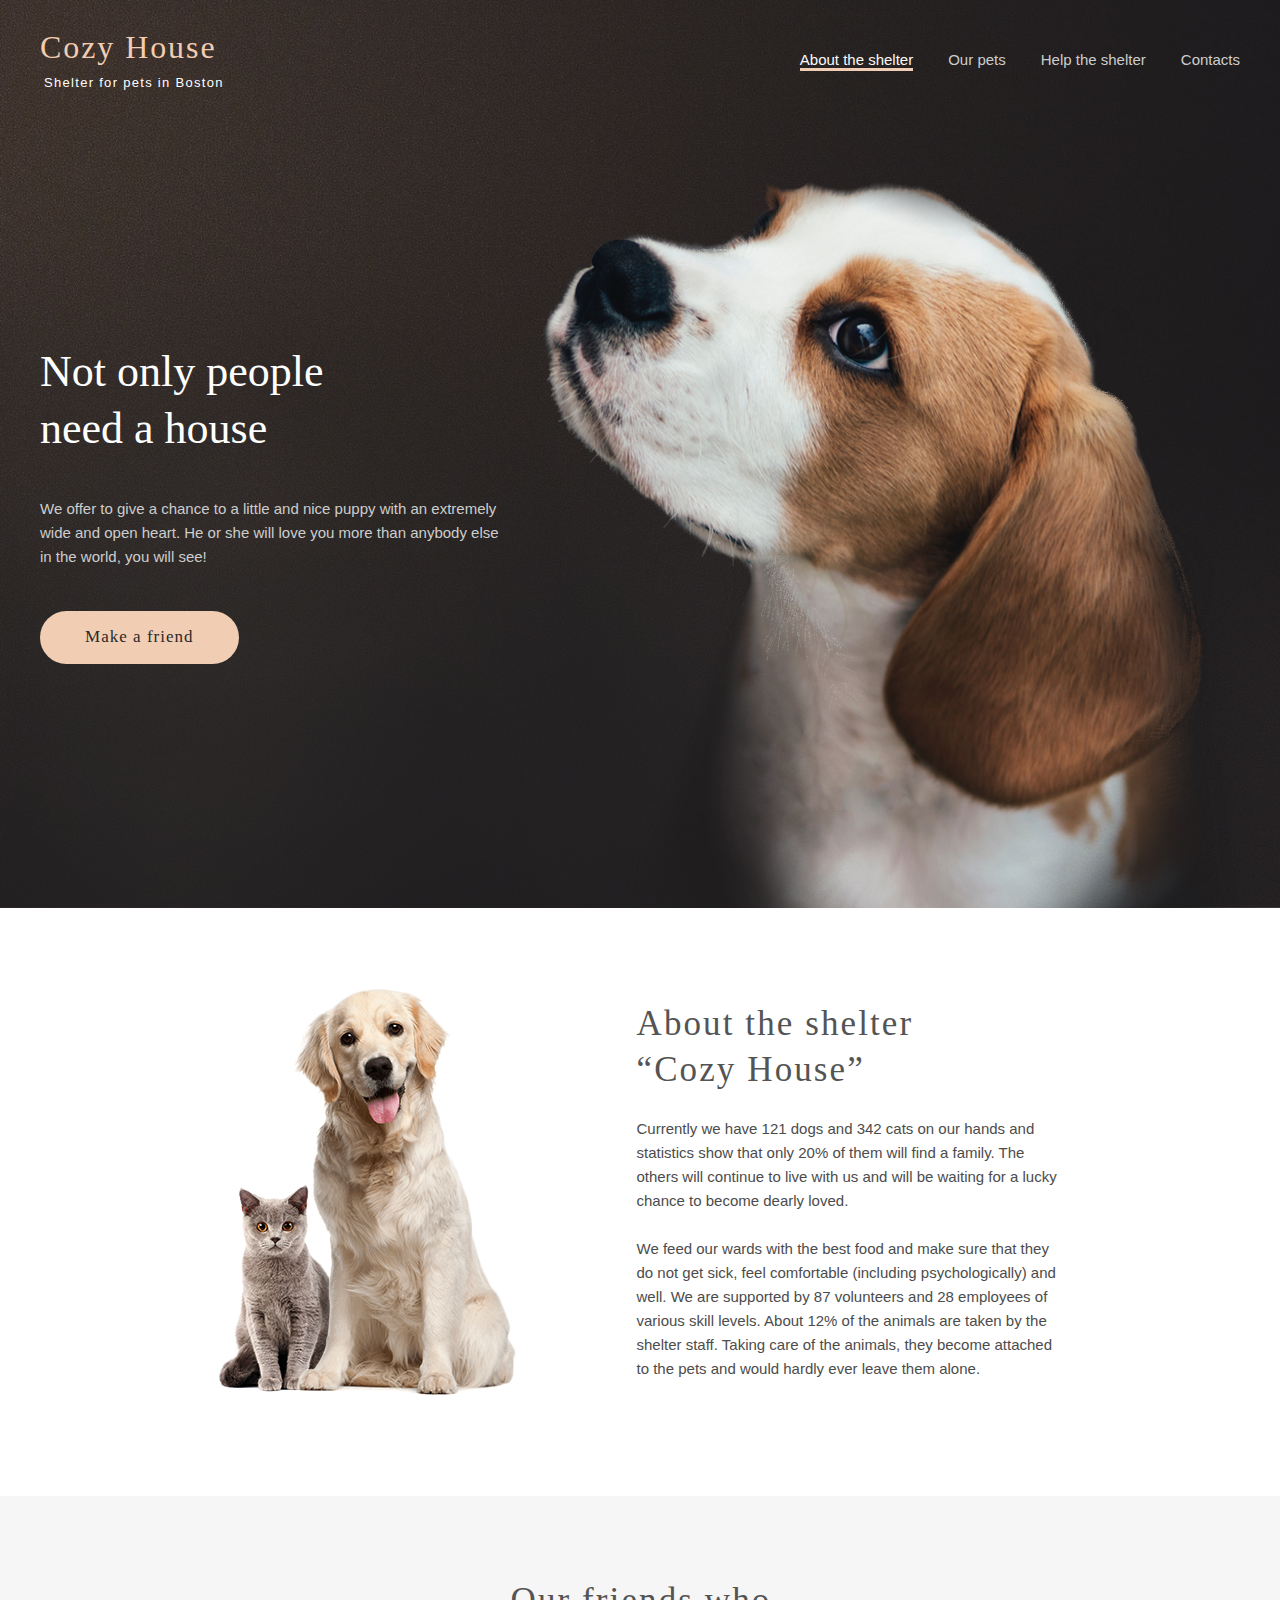
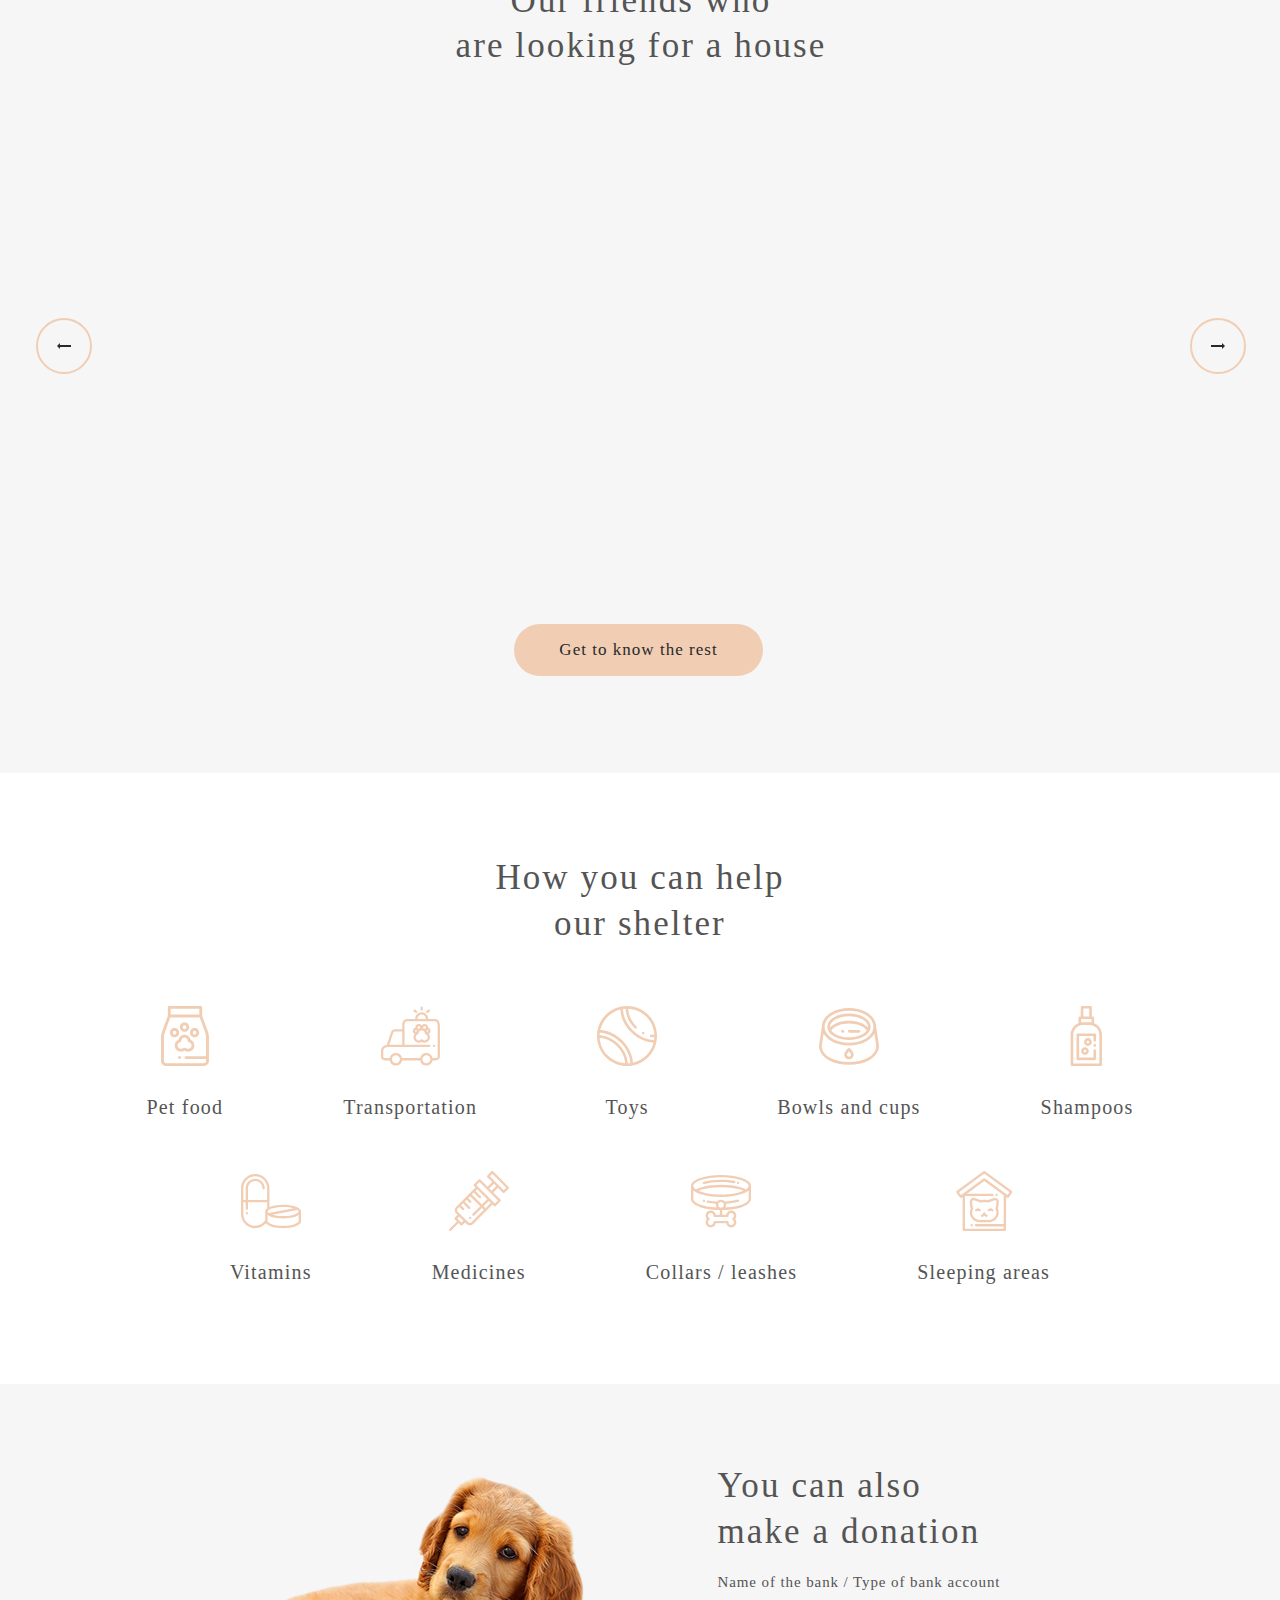
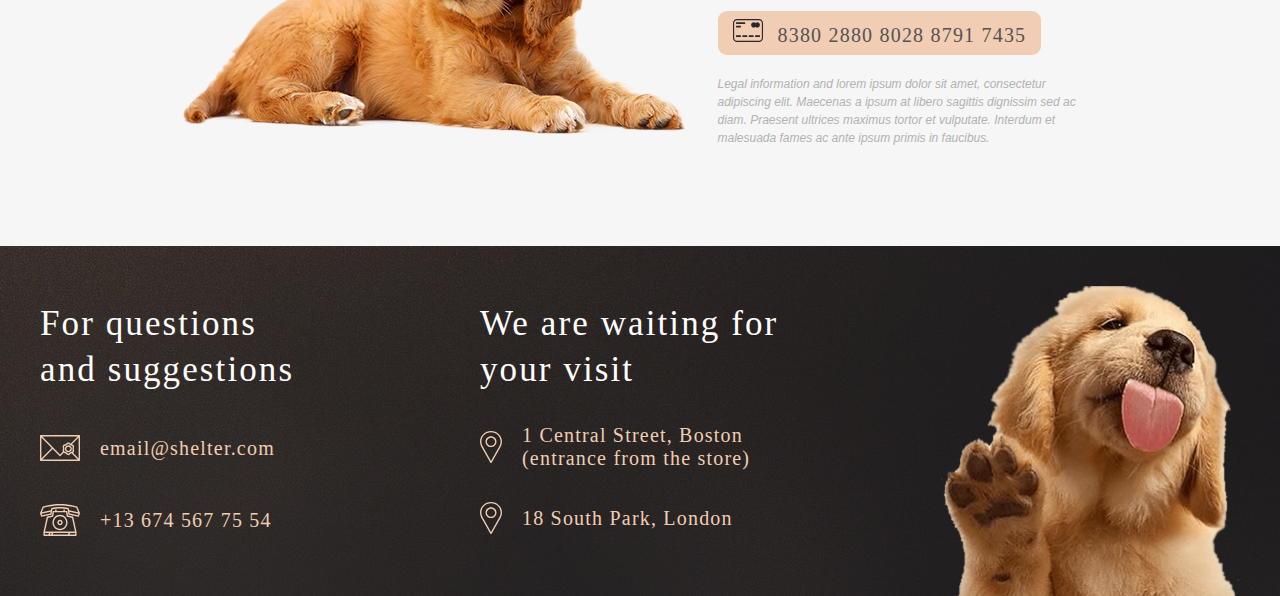
==== commit fc156479: "feat: add async functions" ====
--- a/frontend/pages/main/index.html
+++ b/frontend/pages/main/index.html
@@ -228,7 +228,7 @@
 
 <div id="overlay"></div>
 
-<div class="popup" id="jennifer">
+<div class="popup" id="popup">
     <div class="popup-close">
         <button >X</button>
     </div>
@@ -252,7 +252,7 @@
     </div>
 </div>
 
-
+<!-- 
 <div class="popup" id="katrine">
     <div class="popup-close">
         <button >X</button>
@@ -405,7 +405,7 @@
         </ul>
     </div>
 </div>
-</div>
+</div> -->
 
 </body>
 </html>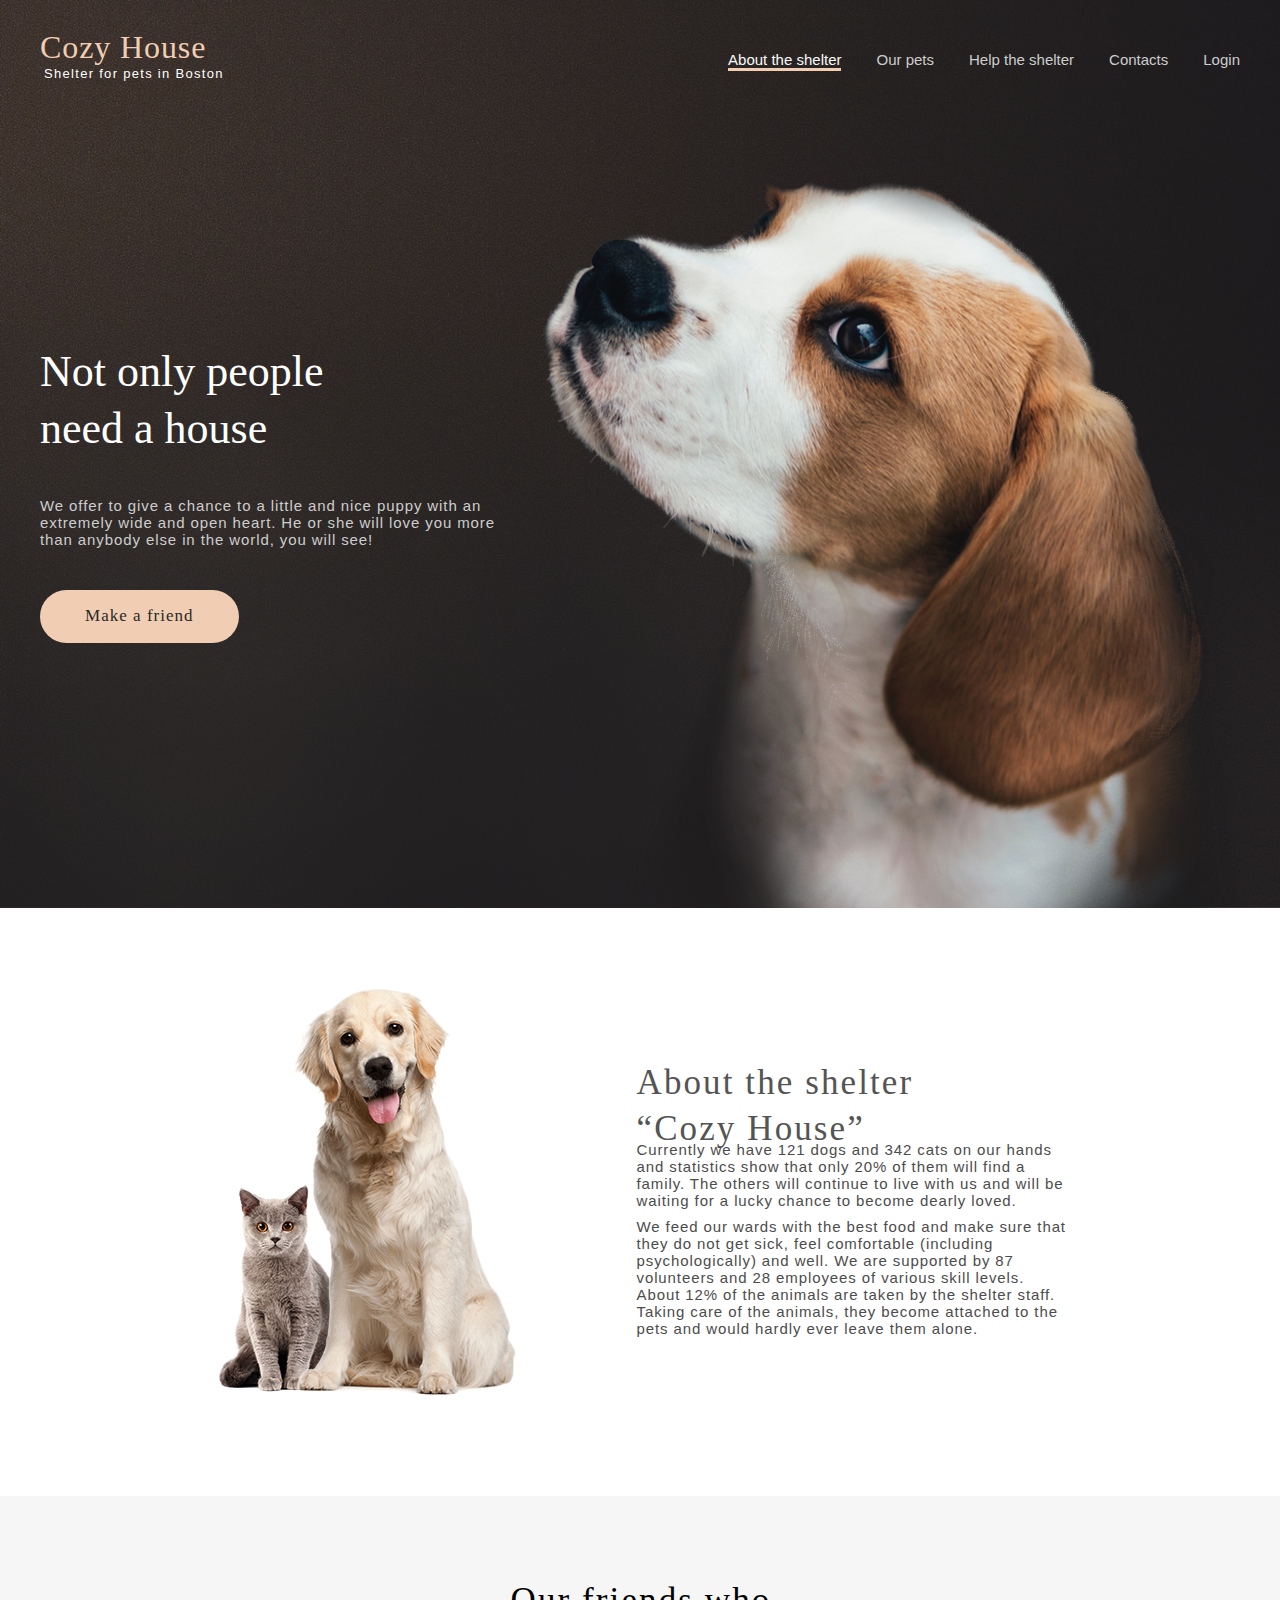
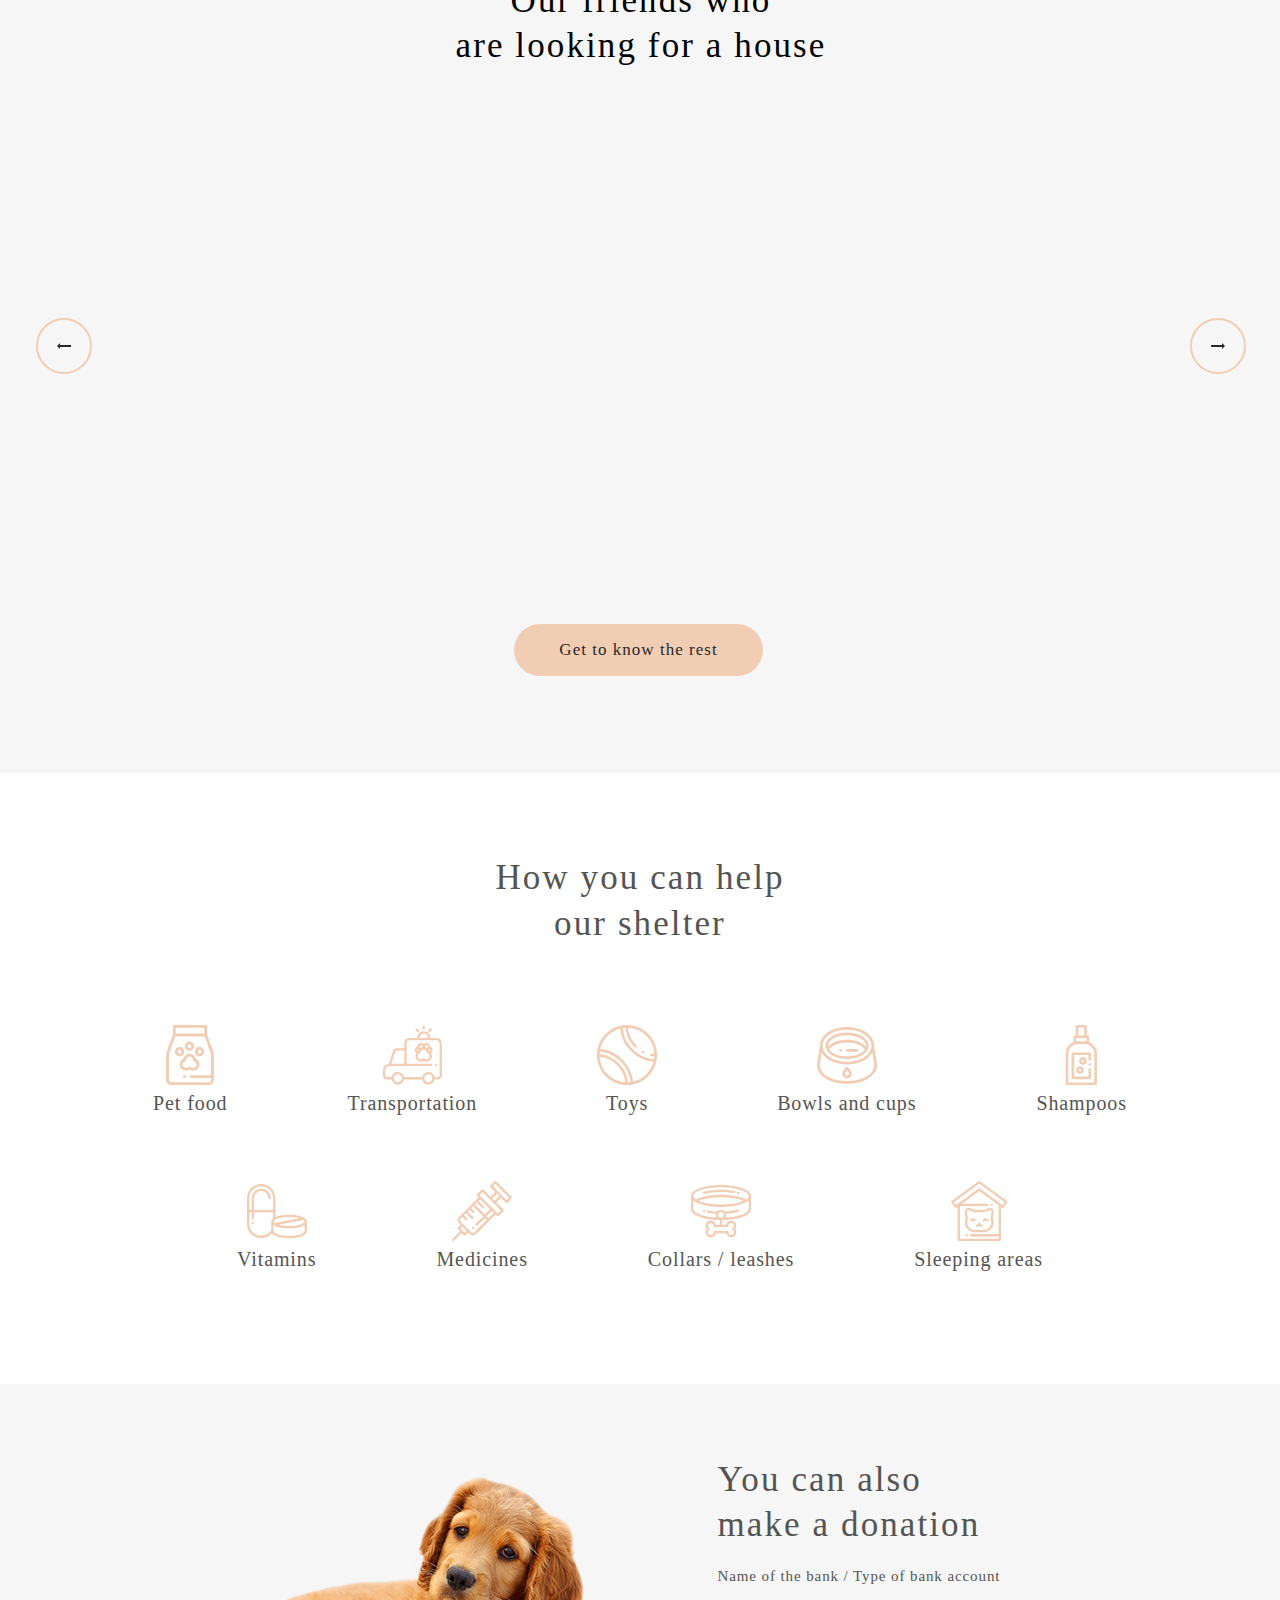
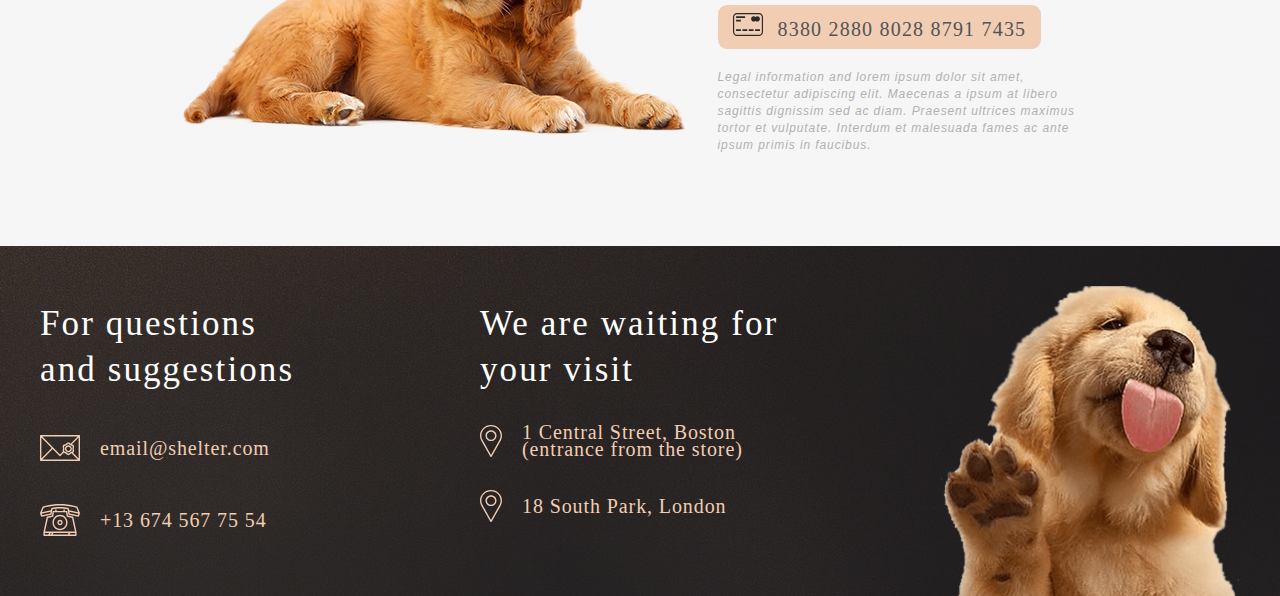
==== commit 6eefd457: "feat: add register to pets page also" ====
--- a/frontend/pages/main/index.html
+++ b/frontend/pages/main/index.html
@@ -7,7 +7,6 @@
    <link href="../../assets/images/favicon.ico" rel="icon" type="image/x-icon">
    <!-- ФАВИКОН БУДЕТ ОТОБРАЖАТЬСЯ В ГУГЛ ХРОМ -->
     <title>Main</title>
-    <script defer src = 'script.js'></script>
 </head>
 <body>
 
@@ -41,6 +40,9 @@
                     </li>
                     <li class="menu-item">
                         <a href="#footer" class="menu-link">Contacts</a>
+                    </li>
+                    <li class="menu-item">
+                        <a href="#" class="menu-link login">Login</a>
                     </li>
                 </ul>
             </nav>
@@ -233,22 +235,23 @@
         <button >X</button>
     </div>
     <div class="popup-body">
-        <div class="popup-image">
-            <img src="../../assets/images/pets-jennifer.png" alt="">
-        </div>
-        <div class="popup-text">
-            <h3>Jennifer</h3>
-            <h4>Dog - Labrador</h4>
-            <p>Jennifer is a sweet 2 months old Labrador that is patiently waiting to find a new forever home. This
-                girl really enjoys being able to go outside to run and play, but won't hesitate to play up a storm
-                in the house if she has all of her favorite toys.</p>
-            <ul class="popup-list">
-                <li><a><strong>Age:</strong> 2 months</a></li>
-                <li><a><strong>Inoculations:</strong> none</a></li>
-                <li><a><strong>Diseases:</strong> none</a></li>
-                <li><a><strong>Parasites:</strong> none</a></li>
-            </ul>
-        </div>
+        <div class="tabs">
+            <button class="tab active" data-tab="login">Вход</button>
+            <button class="tab" data-tab="register">Регистрация</button>
+        </div>
+        <form id="loginForm" class="form active">
+            <input type="email" placeholder="Email" required>
+            <input type="password" placeholder="Пароль" required>
+            <button type="submit">Войти</button>
+        </form>
+
+        <!-- Форма Регистрации -->
+        <form id="registerForm" class="form">
+            <input type="text" placeholder="Имя" required>
+            <input type="email" placeholder="Email" required>
+            <input type="password" placeholder="Пароль" required>
+            <button type="submit">Зарегистрироваться</button>
+        </form>
     </div>
 </div>
 
@@ -406,6 +409,8 @@
     </div>
 </div>
 </div> -->
-
+<script defer src = 'auth.js'></script>
+<script defer src = 'script.js'></script>
+<script defer src = 'menu.js'></script>
 </body>
 </html>--- a/frontend/pages/main/style.css
+++ b/frontend/pages/main/style.css
@@ -2,705 +2,95 @@
   max-height: 100%;
   padding: 0;
   margin: 0;
-    scroll-behavior: smooth;
+  scroll-behavior: smooth;
   box-sizing: border-box;
 }
-*::before, *::after {
+
+*::before,
+*::after {
   box-sizing: inherit;
 }
+
 body {
   box-sizing: border-box;
   height: 100%;
   padding: 0;
   margin: 0;
 }
+
 a {
   padding: 0;
   margin: 0;
   color: inherit;
   text-decoration: none;
 }
+
 button {
   padding: 0;
   border: none;
   background-color: transparent;
   cursor: pointer;
 }
-ul {
-  list-style: none;
-}
-.burger {
-  display: none;
-}
- @media (min-width: 768px) and (max-width: 1279px) {
-
-    html, body {
-      overflow-x: hidden;
-      /* height: 100%;  */
-      padding: 0 auto;
-      margin: 0 auto;
-      scroll-behavior: smooth;
-      box-sizing: border-box;
-    }
-  
-    .header {   
-      max-width: 100%;
-      min-height: 1165px;
-    } 
-    
-    .header-top {
-      display: flex;
-      max-width: 100%;
-      justify-content: center;
-    }
-    .logo {
-      margin-left: -10px !important;
-    }
-    .menu-list {
-      display: inline flex;
-      margin-right: -10px !important;
-    }
-    .not-only {
-      max-width: 100%;
-      display: flex;
-      flex-wrap: wrap;
-      align-items: center;
-      justify-content: center;
-      margin-top: -194px;
-    }
-    .not-only-text {
-      min-width: 300px;
-    }
-    .not-only a {
-      align-self: center;
-    }
-  
-    .not-only img {
-      max-width: 35.56em; /* or 35.56rem */
-      height: 37.06em; /* or 37.06rem */
-      padding-left: 15%;
-      margin-top: 62px !important; /* Adjusted to move the image 30px higher */
-    }
-    
-    
-    .about {
-      padding: 0;
-      margin: 0;
-      display: flex;
-      max-width: 100%;
-      min-height: 1048px;
-      flex-direction: column;
-      align-items: center;
-    }
-    
-    .about-content {
-      gap: 110px;
-
-      position: relative;
-      display: flex;
-      max-width: 100%;
-      min-height: 868px;
-      flex-direction: column;
-      justify-content: center;
-      align-items: center;
-      padding-top: 0;
-    }
-    
-    .about-pets {
-      margin-left: 25%;
-      order: 1;
-      padding-bottom: 50px;
-      margin-top: 0;
-    }
-    
-    .content-1 {
-      align-self: center;
-    }
-  
-    .our-friends {
-      max-width: 100%;
-      display: flex;
-      justify-content: center;
-      align-items: center;
-      text-align: center;
-  }
-  
-  .pets-content {
-    max-width: 100%;
-height: 435px;
-      margin: 0 auto;
-      text-align: center;
-  }
-  
-  .heading h3 {
-      text-align: center;
-  }
-  
-  .slider {
-margin-bottom: -20px !important;
-      display: flex;
-      justify-content: center;
-      align-items: center;
-      flex-direction: column;
-  }
-  
-  .cards {
-      display: flex;
-      justify-content: center;
-      gap: 20px; /* Adjust the gap between cards if necessary */
-  }
-  .card:nth-child(3) {
-    display: none;
-  }
-  .card {
-      text-align: center;
-  }
-  
-  .arrow1 {
-    transition: 0.4s;
-    display: inline-flex;
-    padding: 23px 19px;
-    flex-direction: column;
-    border-radius: 100px;
-    border: 2px solid #F1CDB3;
-    margin-top: -9px !important;
-    left: 140px !important; 
-  }
-  
-  .arrow2 {
-    transition: 0.4s;
-    display: inline-flex;
-    padding: 23px 19px;
-    flex-direction: column;
-    border-radius: 100px;
-    border: 2px solid #F1CDB3;
-    right: 140px !important;
-    margin-top: -9px !important;
-  } 
-
-  .arrows-container {
-      display: flex;
-      justify-content: space-between;
-      width: 100%;
-      max-width: 300px; 
-      margin: 20px auto 0 auto;
-  }
-    
-
-    .cards {
-      gap: 40px !important;
-      padding: 0 auto;
-      margin: 0 auto;
-      display: flex;
-      width: 708px;
-      flex-direction: row;
-      justify-content: center;
-      align-items: center;
-      background-color: #F6F6F6;
-    }
-    
-    .card {
-      width: 270px;
-    height: 435px;
-      padding: 0 !important;
-      margin: 0 !important;
-    }
-    
- .button-primary {
-  padding-bottom: 30px;
- } 
-
-    .help {
-      /* padding-left: 10px; */
-      max-width: 100%;
-      min-height: 779px;
-      background: var(--color-light-xl, #FFF);
-    }
-  
-    .help-content {
-      display: flex;
-      max-width: 100%;
-      flex-direction: column;
-      justify-content: center;
-      align-items: center;
-      gap: 60px;
-    }
-  
-    .help-content .heading h3 {
-      position: relative;
-      color: var(--color-dark-l, #545454);
-      text-align: center;
-      align-self: center;
-      font-family: Georgia;
-      font-size: 35px;
-      font-style: normal;
-      font-weight: 400;
-      line-height: 130%;
-      letter-spacing: 2.1px;
-    }
-  
-    .list {
-      margin: 0 auto;
-      position: relative;
-      max-width: 100%;
-      min-height: 449px;
-      flex-shrink: 0;
-      display: flex;
-      flex-wrap: wrap;
-      justify-content: center;
-      gap: 10px 20px;
-      align-items: center;
-    }
-  
-    .icon {
-      width: 110px;
-      display: flex;
-      flex-direction: column;
-      align-items: center;
-      justify-content: center;
-      text-align: center;
-      gap: 30px;
-    }
-  
-    .icon img {
-      width: 60px;
-      height: 60px;
-    }
-  
-    .icon p {
-      width: 170px;
-      color: var(--color-dark-l, #545454);
-      font-family: Georgia;
-      font-size: 20px;
-      font-style: normal;
-      font-weight: 400;
-      line-height: 115%;
-      letter-spacing: 1.2px;
-      text-align: center;
-    }
-  
-
-
-    .in-addition {
-      /* padding-left: 10px; */
-      display: flex;
-      flex-wrap: wrap;
-      max-width: 100%;
-      min-height: 783px;
-      flex-direction: column;
-      align-items: center;
-    }
-  
-    .donation-content {
-      padding-top: 5px;
-      display: flex;
-      flex-wrap: wrap;
-      width: 100%;
-      min-height: 783px;
-      flex-direction: column;
-      align-items: center;
-    }
-  
-    .content-2 {
-      /* margin-left: 10%; */
-      order: 0;
-      display: flex;
-      /* width: 90%; */
-      flex-direction: column;
-      justify-content: center;
-      align-items: flex-start;
-      gap: 20px;
-    }
-  
-    .donation-img {
-      order: 1;
-      align-self: center;
-      margin-top: 10px;
-      display: block;
-    }
-  
-    .donation-img img {
-      margin-bottom: 9px;
-    }
-  
-    footer {
-      max-width: 100%;
-      min-height: 639px;
-    }
-  
-    .footer-content {
-      max-width: 100%;
-      display: flex;
-      flex-wrap: wrap;
-    }
-  
-    .contacts, .locations {
-      max-width: 100%;
-      margin-top: -26px;
-    }
-  
-    .contacts {
-      width: 280px;
-      padding-left: 8%;
-    }
-  
-    .locations {
-      padding-left: 8% !important;
-    }
-  
-    .footer-puppy img {
-      padding-left: 50%;
-      padding-top: 80px;
-    }
-  }
-  
-
-
-
-
-  
-  @media (min-width: 320px) and (max-width: 767px) {
-    html, body {
-      overflow-x: hidden;
-      /* height: 100%;  */
-      padding: 0 auto;
-      margin: 0 auto;
-      scroll-behavior: smooth;
-      box-sizing: border-box;
-    }
-  .header {
-    padding: 0 !important;
-    margin: 0 !important;
-    max-width: 100%;
-    max-height: 823px;
-    flex-shrink: 0;
-  }
-  .header-top {
-    gap: 60px;
-  }
-.container {
-  
-  display: flex;
-  justify-content: center;
+
+
+.card {
+  transition: transform 0.4s ease-in-out, opacity 0.4s ease-in-out;
+  opacity: 1;
+  width: 270px;
+  height: 435px;
+  display: flex;
+  flex-direction: column;
+  justify-content: flex-start;
   align-items: center;
-  padding: 0 !important;
-  margin: 0 !important;
-  display: flex;
-max-height: 673px;
-flex-direction: column;
-justify-content: center;
-/* gap: 105px; */
-flex-shrink: 0;
-}
-
-.logo{
+  text-align: center;
+  padding-top: 0 !important;
+  gap: 12px;
+  background: var(--color-light-s, #FAFAFA);
+  border-radius: 9px;
+  position: relative;
+}
+
+.card button {
   position: absolute;
-  left: 20px !important;
-  padding: 0 !important;
-}
-
-
-
-
-
-
-.menu {
-  z-index: 3;
-  transition: transform .5s ease, visibility .2s;
-  display: flex;
-  flex-direction: column;
-  position: absolute;
-  right: -320px;
-  top: 0;
-  width: 320px;
-  min-height: 100vh;
-  background: var(--color-dark-3xl, #292929);
-} 
-
-.burger {
-  z-index: 4;
-  transition: transform .5s, opacity .2s;
-  width: 30px;
-  height: 30px;
-  display: block;
-  position: absolute;
-  top: 40px;
-  right: 25px;
-}
-
-.burger hr {
-  background-color: #F1CDB3;
-  border: none;             
-  height: 2px;             
-}
-
-body.no-scroll {
-  background-color: rgba(0, 0, 0, 0.5) !important; 
-  position: relative !important;
-  height: 100vh !important;
-  overflow-y: hidden !important;
-}
-
-.header-top.open .burger{
-  transform: rotate(-90deg); 
-}
-
-.menu-list {
-
-  margin-top: 248px !important;
-  gap: 40px !important;
-  width: 320px;
-  display: flex;
-  flex-direction: column;
-}
-
-.menu-item a {
-  padding: 0 !important;
-  margin: 0 !important;
-  color: var(--color-dark-s, #CDCDCD);
-  font-family: Arial;
-font-size: 32px !important;
-font-style: normal;
-font-weight: 400;
-line-height: 160%;
-}  
-
-.header-top.open .menu {
-  transform: translateX(-100%);
-  transition: transform 0.5s ease;
-}
-
-.overlay {
-  position: fixed;
-  top: 0;
-  left: 0;
-  width: 100%;
-  height: 100vh;
-  background-color: rgba(0, 0, 0, 0.5);
-  z-index: 2; 
-  opacity: 0;
-  visibility: hidden;
-  transition: opacity 0.5s, visibility 0.5s;
-}
-
-.header-top.open ~ .overlay {
-  opacity: 1;
-  visibility: visible;
-}
-
-
-
-
-.not-only {
-  align-items: center !important;
-  text-align: center !important;
-  align-content: center !important;
-  align-self: center !important;
-  margin-top: -66px !important; 
-  display: flex;
-max-width: 300px;
-max-height: 296px;
-flex-direction: column;
-justify-content: center;
-align-items: center;
-gap: 42px;
-flex-shrink: 0;
-flex-wrap: wrap;
-}
-.not-only-text h2 {
-  align-self: center;
-  width: 200px;
-  color: var(--color-light-xl, #FFF);
-text-align: center;
-
-/* h3-mobile */
-font-family: Georgia;
-font-size: 25px !important;
-font-style: normal;
-font-weight: 400;
-line-height: 130%; /* 32.5px */
-letter-spacing: 1.5px;
-}
-.not-only-text p {
-  color: var(--color-dark-s, #CDCDCD);
-text-align: center;
-
-/* paragraph-l */
-font-family: Arial;
-font-size: 15px;
-font-style: normal;
-font-weight: 400;
-line-height: 160%; /* 24px */
-}
-.not-only-text a {
-  align-self: center;
-  text-align: center;
-}
-.not-only img {
-  position: absolute;
-  bottom: 0;
-  left: 45%; 
-  transform: translateX(-50%);
-  max-width: 100%; 
-  height: auto;
-  width: 260px;
-height: 271.774px;
-flex-shrink: 0;
-}
-
-
-.about {
-  display: flex;
-max-width: 320px;
-min-height: 974px;
-flex-direction: column;
-justify-content: center;
-align-items: center;
-flex-shrink: 0;
-background: var(--color-light-xl, #FFF);
-}
-.about-content {
-  display: flex;
-max-width: 300px;
-height: 890px;
-flex-direction: column-reverse;
-justify-content: center;
-align-items: center !important;
-}
-.about-pets {
-margin: 0 !important;
-padding: 0 !important;
-}
-.about-pets img {
-  padding-top: 85px;
-  order: 1;
-  width: 260px;
-height: 353.6px;
-flex-shrink: 0;
-}
-.content-1 {
-  margin-top: 20px !important;
-  order: 0;
-  max-width: 300px;
-height: 494px;
-flex-shrink: 0;
-}
-.content-1 h3 {
-  /* margin-top: 60px !important;  */
-  padding: 0 !important;
-  align-self: center;
-  text-align: center !important;
-  color: var(--color-dark-l, #545454);
-
-/* h3-mobile */
-font-family: Georgia;
-font-size: 25px !important;
-font-style: normal;
-font-weight: 400 !important;
-line-height: 130% !important; /* 32.5px */
-letter-spacing: 1.5px !important;
-}
-
-.cur {
-  text-align: justify;
-  height: 144px;
-  color: var(--color-dark-xl, #4C4C4C);
-  font-family: Arial;
-  font-size: 15px !important;
-  font-style: normal !important;
-  font-weight: 400 !important;
-  line-height: 160% !important;
-  margin-top: 1px !important;
-}
-.we {
-  display: flex;
-  min-width: 270px;
-  height: 239px;
-  flex-direction: column;
-  justify-content: center;
-
-  color: var(--color-dark-xl, #4C4C4C);
-  font-family: Arial;
-  font-size: 15px !important;
-  font-style: normal;
-  font-weight: 400 !important;
-  line-height: 160% !important;
-  margin-top: 9px;
-  text-align: justify;
-}
-
-
-
-
-
-.our-friends {
-  align-items: center;
-  display: flex;
-  max-width: 100% !important;
-  max-height: 791px;
-  flex-direction: column;
-  justify-content: center;
-  align-items: center !important;
-  flex-shrink: 0;
-  background: var(--color-light-l, #F6F6F6);
-}
-.pets-content {
-  display: flex;
-
-  position: relative;
-
-  margin: 0 !important;
-  display: flex;
-max-width: 300px;
-height: 707px;
-flex-direction: column;
-justify-content: center;
-align-self: center;
-text-align: center;
-align-items: center;
-flex-shrink: 0;
-}
-.heading {
-  padding-bottom: 0 !important;
-  text-align: center;
-}
-
-.heading h3 {
-  padding: 0 !important;
-  margin-top: 10px !important;
-  color: var(--color-dark-l, #545454);
-  font-family: Georgia;
-  font-size: 25px !important;
-  font-style: normal;
-  font-weight: 400 !important;
-  line-height: 130% !important; /* 32.5px */
-  letter-spacing: 1.5px !important;
-  max-width: 300px;
-  margin: 0 auto; 
-}
-.cards {
-  flex-grow: 1;
-  margin: 0 !important;
-  padding: 0 !important;
-}
-.card:nth-child(3), .card:nth-child(2) {
-  display: none;
-}
-
-.card {
-  margin-top: -70px !important;
-  align-self: center;
-  padding: 0 !important;
-  transition: 0.8s;
-  display: flex;
+  bottom: 10px;
+  transition: 0.4s;
+  display: flex;
+  padding: 10px 30px !important;
   flex-direction: column;
   align-items: center;
-  width: 270px;
-  height: 435px;
-  background: var(--color-light-s, #FAFAFA);
-  border-radius: 9px;
-  gap: 30px;
-}
+  gap: 10px;
+  color: var(--color-dark-3xl, #292929);
+  font-family: Georgia;
+  font-size: 14px !important;
+  font-style: normal;
+  font-weight: 400;
+  line-height: 130%;
+  /* 22.1px */
+  letter-spacing: 1.02px;
+  border-radius: 100px;
+  border: 2px solid #F1CDB3
+}
+
+.name {
+  color: var(--color-dark-l, #434343);
+  text-align: center;
+  font-family: Georgia, serif;
+  font-size: 14px;
+  font-weight: 500;
+  letter-spacing: 1.2px;
+  margin: 0;
+}
+
+.card-text {
+  color: var(--color-dark-l, #545454);
+  text-align: center;
+  font-family: Georgia, serif;
+  font-size: 13px;
+  font-weight: 400;
+  letter-spacing: 1.2px;
+  margin: 0;
+}
+
 
 .card img {
   border-radius: 9px 9px 0px 0px;
@@ -709,358 +99,1210 @@
   flex-shrink: 0;
   max-width: 100%;
   max-height: 100%;
-}
-
-.name {
-  color: var(--color-dark-l, #545454);
-  text-align: center;
-  font-family: Georgia, serif;
+  position: relative;
+  top: 0;
+}
+
+.card button:disabled {
+  border: 2px solid rgb(199, 199, 199) !important;
+  background-color: rgb(199, 199, 199) !important;
+  cursor: not-allowed;
+}
+
+ul {
+  list-style: none;
+}
+
+.burger {
+  display: none;
+}
+
+h3 {
+  margin: 0;
+  padding: 0;
+  color: #000;
+  font-family: Georgia;
+  font-size: 35px;
+  font-style: normal;
+  font-weight: 400;
+  line-height: 130%;
+  /* 45.5px */
+  letter-spacing: 2.1px;
+}
+
+p {
+  margin: 0;
+  padding: 0;
+  color: #000;
+
+  /* h5 */
+  font-family: Georgia;
+  font-size: 15px;
+  font-style: normal;
+  font-weight: 400 !important;
+  line-height: 17px !important;
+  /* 16.5px */
+  letter-spacing: 0.9px !important;
+}
+
+h4 {
+  margin-top: 10px !important;
+  margin: 0;
+  padding: 0;
+  color: #000;
+  font-family: Georgia;
   font-size: 20px;
-  font-weight: 400;
+  font-style: normal;
+  font-weight: 400;
+  line-height: 115%;
   letter-spacing: 1.2px;
-  margin: 0;
-}
-
-.card button {
-  transition: 0.4s;
-  display: flex;
-padding: 14px 43px;
-flex-direction: column;
-align-items: center;
-gap: 10px;
-color: var(--color-dark-3xl, #292929);
-font-family: Georgia;
-font-size: 17px;
-font-style: normal;
-font-weight: 400;
-line-height: 130%; /* 22.1px */
-letter-spacing: 1.02px;
-border-radius: 100px;
-border: 2px solid #F1CDB3
-
-}
-
-.slider {
-  max-width: 270px;
-  height: 507px;
-justify-content: center;
-align-items: center;
-}
-
-.cards {
-
-  display: flex;
-  justify-content: center;
-  align-items: center;
-  flex-grow: 1;
-  margin-bottom: 20px; 
-}
-
-.arrows-container {
-  bottom: 6px !important;
-  display: inline-flex;
-  gap: 80px !important;
-  order: 2;
-  position: absolute;
+}
+
+.tabs {
+  padding-top: 30px;
+  display: flex;
+  justify-content: space-around;
+  margin-bottom: 15px;
+}
+
+.tab {
+  background: none;
+  border: none;
+  font-size: 16px;
+  cursor: pointer;
+  padding: 5px;
+}
+
+.tab.active {
+  font-weight: bold;
+  border-bottom: 2px solid black;
+}
+
+.form {
+  margin: 0 auto;
+  width: 500px;
+  display: none;
+  flex-direction: column;
+  justify-content: space-around;
+  gap: 50px;
+}
+
+.form input {
+  height: 25px;
+}
+
+.form.active {
+  display: flex;
+}
+
+.popup {
+
+  flex-direction: column !important;
+  display: none;
+  position: fixed;
+  top: 50%;
+  left: 50.6%;
+  transform: translate(-50%, -50%);
+  z-index: 1000;
+  width: 952px;
+  height: 552px;
+}
+
+.popup-body {
+  flex-direction: column;
+  justify-content: space-evenly !important;
+  border-radius: 9px;
+  background: #FAFAFA !important;
+  gap: 30px;
+  display: flex;
+  flex-direction: column;
+  width: 900px;
+  height: 500px;
+  flex-shrink: 0;
+}
+
+@media (min-width: 768px) and (max-width: 1279px) {
+
+  html,
+  body {
+    overflow-x: hidden;
+    /* height: 100%;  */
+    padding: 0 auto;
+    margin: 0 auto;
+    scroll-behavior: smooth;
+    box-sizing: border-box;
+  }
+
+  .header {
+    max-width: 100%;
+    min-height: 1165px;
+  }
+
+  .header-top {
+    display: flex;
+    max-width: 100%;
+    justify-content: center;
+  }
+
+  .logo {
+    margin-left: -10px !important;
+  }
+
+  .menu-list {
+    display: inline flex;
+    margin-right: -10px !important;
+  }
+
+  .not-only {
+    max-width: 100%;
+    display: flex;
+    flex-wrap: wrap;
+    align-items: center;
+    justify-content: center;
+    margin-top: -194px;
+  }
+
+  .not-only-text {
+    min-width: 300px;
+  }
+
+  .not-only a {
+    align-self: center;
+  }
+
+  .not-only img {
+    max-width: 35.56em;
+    /* or 35.56rem */
+    height: 37.06em;
+    /* or 37.06rem */
+    padding-left: 15%;
+    margin-top: 62px !important;
+    /* Adjusted to move the image 30px higher */
+  }
+
+
+  .about {
+    padding: 0;
+    margin: 0;
+    display: flex;
+    max-width: 100%;
+    min-height: 1048px;
+    flex-direction: column;
+    align-items: center;
+  }
+
+  .about-content {
+    gap: 110px;
+    position: relative;
+    display: flex;
+    max-width: 100%;
+    min-height: 868px;
+    flex-direction: column;
+    justify-content: center;
+    align-items: center;
+    padding-top: 0;
+  }
+
+  .about-pets {
+    margin-left: 25%;
+    order: 1;
+    padding-bottom: 50px;
+    margin-top: 0;
+  }
+
+  .content-1 {
+    align-self: center;
+  }
+
+  .our-friends {
+    max-width: 100%;
+    display: flex;
+    justify-content: center;
+    align-items: center;
+    text-align: center;
+  }
+
+  .pets-content {
+    max-width: 100%;
+    height: 435px;
+    margin: 0 auto;
+    text-align: center;
+  }
+
+  .heading h3 {
+    text-align: center;
+  }
+
+  .slider {
+    margin-bottom: -20px !important;
+    display: flex;
+    justify-content: center;
+    align-items: center;
+    flex-direction: column;
+  }
+
+  .cards {
+    display: flex;
+    justify-content: center;
+    gap: 20px;
+    /* Adjust the gap between cards if necessary */
+  }
+
+  .card:nth-child(3) {
+    display: none;
+  }
+
+  .card {
+    text-align: center;
+  }
+
+  .arrow1 {
+    transition: 0.4s;
+    display: inline-flex;
+    padding: 23px 19px;
+    flex-direction: column;
+    border-radius: 100px;
+    border: 2px solid #F1CDB3;
+    margin-top: -9px !important;
+    left: 140px !important;
+  }
+
+  .arrow2 {
+    transition: 0.4s;
+    display: inline-flex;
+    padding: 23px 19px;
+    flex-direction: column;
+    border-radius: 100px;
+    border: 2px solid #F1CDB3;
+    right: 140px !important;
+    margin-top: -9px !important;
+  }
+
+  .arrows-container {
+    display: flex;
+    justify-content: space-between;
+    width: 100%;
+    max-width: 300px;
+    margin: 20px auto 0 auto;
+  }
+
+
+  .cards {
+    gap: 40px !important;
+    padding: 0 auto;
+    margin: 0 auto;
+    display: flex;
+    width: 708px;
+    flex-direction: row;
+    justify-content: center;
+    align-items: center;
+    background-color: #F6F6F6;
+  }
+
+  .card {
+    width: 270px;
+    height: 435px;
+    display: flex;
+    flex-direction: column;
+    justify-content: center;
+    align-items: center;
+    text-align: center;
+  }
+
+  .button-primary {
+    padding-bottom: 30px;
+  }
+
+  .help {
+    /* padding-left: 10px; */
+    max-width: 100%;
+    min-height: 779px;
+    background: var(--color-light-xl, #FFF);
+  }
+
+  .help-content {
+    display: flex;
+    max-width: 100%;
+    flex-direction: column;
+    justify-content: center;
+    align-items: center;
+    gap: 60px;
+  }
+
+  .help-content .heading h3 {
+    position: relative;
+    color: var(--color-dark-l, #545454);
+    text-align: center;
+    align-self: center;
+    font-family: Georgia;
+    font-size: 35px;
+    font-style: normal;
+    font-weight: 400;
+    line-height: 130%;
+    letter-spacing: 2.1px;
+  }
+
+  .list {
+    margin: 0 auto;
+    position: relative;
+    max-width: 100%;
+    min-height: 449px;
+    flex-shrink: 0;
+    display: flex;
+    flex-wrap: wrap;
+    justify-content: center;
+    gap: 10px 20px;
+    align-items: center;
+  }
+
+  .icon {
+    width: 110px;
+    display: flex;
+    flex-direction: column;
+    align-items: center;
+    justify-content: center;
+    text-align: center;
+    gap: 30px;
+  }
+
+  .icon img {
+    width: 60px;
+    height: 60px;
+  }
+
+  .icon p {
+    width: 170px;
+    color: var(--color-dark-l, #545454);
+    font-family: Georgia;
+    font-size: 20px;
+    font-style: normal;
+    font-weight: 400;
+    line-height: 115%;
+    letter-spacing: 1.2px;
+    text-align: center;
+  }
+
+
+
+  .in-addition {
+    /* padding-left: 10px; */
+    display: flex;
+    flex-wrap: wrap;
+    max-width: 100%;
+    min-height: 783px;
+    flex-direction: column;
+    align-items: center;
+  }
+
+  .donation-content {
+    padding-top: 5px;
+    display: flex;
+    flex-wrap: wrap;
+    width: 100%;
+    min-height: 783px;
+    flex-direction: column;
+    align-items: center;
+  }
+
+  .content-2 {
+    /* margin-left: 10%; */
+    order: 0;
+    display: flex;
+    /* width: 90%; */
+    flex-direction: column;
+    justify-content: center;
+    align-items: flex-start;
+    gap: 20px;
+  }
+
+  .donation-img {
+    order: 1;
+    align-self: center;
+    margin-top: 10px;
+    display: block;
+  }
+
+  .donation-img img {
+    margin-bottom: 9px;
+  }
+
+  footer {
+    max-width: 100%;
+    min-height: 639px;
+  }
+
+  .footer-content {
+    max-width: 100%;
+    display: flex;
+    flex-wrap: wrap;
+  }
+
+  .contacts,
+  .locations {
+    max-width: 100%;
+    margin-top: -26px;
+  }
+
+  .contacts {
+    width: 280px;
+    padding-left: 8%;
+  }
+
+  .locations {
+    padding-left: 8% !important;
+  }
+
+  .footer-puppy img {
+    padding-left: 50%;
+    padding-top: 80px;
+  }
+}
+
+
+
+
+
+
+@media (min-width: 320px) and (max-width: 767px) {
+
+  html,
+  body {
+    overflow-x: hidden;
+    /* height: 100%;  */
+    padding: 0 auto;
+    margin: 0 auto;
+    scroll-behavior: smooth;
+    box-sizing: border-box;
+  }
+
+  .header {
+    padding: 0 !important;
+    margin: 0 !important;
+    max-width: 100%;
+    max-height: 823px;
+    flex-shrink: 0;
+  }
+
+  .header-top {
+    gap: 60px;
+  }
+
+  .container {
+
+    display: flex;
+    justify-content: center;
+    align-items: center;
+    padding: 0 !important;
+    margin: 0 !important;
+    display: flex;
+    max-height: 673px;
+    flex-direction: column;
+    justify-content: center;
+    /* gap: 105px; */
+    flex-shrink: 0;
+  }
+
+  .logo {
+    position: absolute;
+    left: 20px !important;
+    padding: 0 !important;
+  }
+
+
+
+
+
+
+  .menu {
+    z-index: 3;
+    transition: transform .5s ease, visibility .2s;
+    display: flex;
+    flex-direction: column;
+    position: absolute;
+    right: -320px;
+    top: 0;
+    width: 320px;
+    min-height: 100vh;
+    background: var(--color-dark-3xl, #292929);
+  }
+
+  .burger {
+    z-index: 4;
+    transition: transform .5s, opacity .2s;
+    width: 30px;
+    height: 30px;
+    display: block;
+    position: absolute;
+    top: 40px;
+    right: 25px;
+  }
+
+  .burger hr {
+    background-color: #F1CDB3;
+    border: none;
+    height: 2px;
+  }
+
+  body.no-scroll {
+    background-color: rgba(0, 0, 0, 0.5) !important;
+    position: relative !important;
+    height: 100vh !important;
+    overflow-y: hidden !important;
+  }
+
+  .header-top.open .burger {
+    transform: rotate(-90deg);
+  }
+
+  .menu-list {
+
+    margin-top: 248px !important;
+    gap: 40px !important;
+    width: 320px;
+    display: flex;
+    flex-direction: column;
+  }
+
+  .menu-item a {
+    padding: 0 !important;
+    margin: 0 !important;
+    color: var(--color-dark-s, #CDCDCD);
+    font-family: Arial;
+    font-size: 32px !important;
+    font-style: normal;
+    font-weight: 400;
+    line-height: 160%;
+  }
+
+  .header-top.open .menu {
+    transform: translateX(-100%);
+    transition: transform 0.5s ease;
+  }
+
+  .overlay {
+    position: fixed;
+    top: 0;
+    left: 0;
+    width: 100%;
+    height: 100vh;
+    background-color: rgba(0, 0, 0, 0.5);
+    z-index: 2;
+    opacity: 0;
+    visibility: hidden;
+    transition: opacity 0.5s, visibility 0.5s;
+  }
+
+  .header-top.open~.overlay {
+    opacity: 1;
+    visibility: visible;
+  }
+
+
+
+
+  .not-only {
+    align-items: center !important;
+    text-align: center !important;
+    align-content: center !important;
+    align-self: center !important;
+    margin-top: -66px !important;
+    display: flex;
+    max-width: 300px;
+    max-height: 296px;
+    flex-direction: column;
+    justify-content: center;
+    align-items: center;
+    gap: 42px;
+    flex-shrink: 0;
+    flex-wrap: wrap;
+  }
+
+  .not-only-text h2 {
+    align-self: center;
+    width: 200px;
+    color: var(--color-light-xl, #FFF);
+    text-align: center;
+
+    /* h3-mobile */
+    font-family: Georgia;
+    font-size: 25px !important;
+    font-style: normal;
+    font-weight: 400;
+    line-height: 130%;
+    /* 32.5px */
+    letter-spacing: 1.5px;
+  }
+
+  .not-only-text p {
+    color: var(--color-dark-s, #CDCDCD);
+    text-align: center;
+
+    /* paragraph-l */
+    font-family: Arial;
+    font-size: 15px;
+    font-style: normal;
+    font-weight: 400;
+    line-height: 160%;
+    /* 24px */
+  }
+
+  .not-only-text a {
+    align-self: center;
+    text-align: center;
+  }
+
+  .not-only img {
+    position: absolute;
+    bottom: 0;
+    left: 45%;
+    transform: translateX(-50%);
+    max-width: 100%;
+    height: auto;
+    width: 260px;
+    height: 271.774px;
+    flex-shrink: 0;
+  }
+
+
+  .about {
+    display: flex;
+    max-width: 320px;
+    min-height: 974px;
+    flex-direction: column;
+    justify-content: center;
+    align-items: center;
+    flex-shrink: 0;
+    background: var(--color-light-xl, #FFF);
+  }
+
+  .about-content {
+    display: flex;
+    max-width: 300px;
+    height: 890px;
+    flex-direction: column-reverse;
+    justify-content: center;
+    align-items: center !important;
+  }
+
+  .about-pets {
+    margin: 0 !important;
+    padding: 0 !important;
+  }
+
+  .about-pets img {
+    padding-top: 85px;
+    order: 1;
+    width: 260px;
+    height: 353.6px;
+    flex-shrink: 0;
+  }
+
+  .content-1 {
+    margin-top: 20px !important;
+    order: 0;
+    max-width: 300px;
+    height: 494px;
+    flex-shrink: 0;
+  }
+
+  .content-1 h3 {
+    /* margin-top: 60px !important;  */
+    padding: 0 !important;
+    align-self: center;
+    text-align: center !important;
+    color: var(--color-dark-l, #545454);
+
+    /* h3-mobile */
+    font-family: Georgia;
+    font-size: 25px !important;
+    font-style: normal;
+    font-weight: 400 !important;
+    line-height: 130% !important;
+    /* 32.5px */
+    letter-spacing: 1.5px !important;
+  }
+
+  .cur {
+    text-align: justify;
+    height: 144px;
+    color: var(--color-dark-xl, #4C4C4C);
+    font-family: Arial;
+    font-size: 15px !important;
+    font-style: normal !important;
+    font-weight: 400 !important;
+    line-height: 160% !important;
+    margin-top: 1px !important;
+  }
+
+  .we {
+    display: flex;
+    min-width: 270px;
+    height: 239px;
+    flex-direction: column;
+    justify-content: center;
+
+    color: var(--color-dark-xl, #4C4C4C);
+    font-family: Arial;
+    font-size: 15px !important;
+    font-style: normal;
+    font-weight: 400 !important;
+    line-height: 160% !important;
+    margin-top: 9px;
+    text-align: justify;
+  }
+
+
+
+
+
+  .our-friends {
+    align-items: center;
+    display: flex;
+    max-width: 100% !important;
+    max-height: 791px;
+    flex-direction: column;
+    justify-content: center;
+    align-items: center !important;
+    flex-shrink: 0;
+    background: var(--color-light-l, #F6F6F6);
+  }
+
+  .pets-content {
+    display: flex;
+
+    position: relative;
+
+    margin: 0 !important;
+    display: flex;
+    max-width: 300px;
+    height: 707px;
+    flex-direction: column;
+    justify-content: center;
+    align-self: center;
+    text-align: center;
+    align-items: center;
+    flex-shrink: 0;
+  }
+
+  .heading {
+    padding-bottom: 0 !important;
+    text-align: center;
+  }
+
+  .heading h3 {
+    padding: 0 !important;
+    margin-top: 10px !important;
+    color: var(--color-dark-l, #545454);
+    font-family: Georgia;
+    font-size: 25px !important;
+    font-style: normal;
+    font-weight: 400 !important;
+    line-height: 130% !important;
+    /* 32.5px */
+    letter-spacing: 1.5px !important;
+    max-width: 300px;
+    margin: 0 auto;
+  }
+
+  .cards {
+    flex-grow: 1;
+    margin: 0 !important;
+    padding: 0 !important;
+  }
+
+  .card:nth-child(3),
+  .card:nth-child(2) {
+    display: none;
+  }
+
+  .card {
+    margin-top: -70px !important;
+    align-self: center;
+    padding: 0 !important;
+    transition: 0.8s;
+    display: flex;
+    flex-direction: column;
+    align-items: center;
+    width: 270px;
+    height: 435px;
+    background: var(--color-light-s, #FAFAFA);
+    border-radius: 9px;
+    gap: 30px;
+  }
+
+  .card img {
+    border-radius: 9px 9px 0px 0px;
+    width: 270px;
+    height: 270px;
+    flex-shrink: 0;
+    max-width: 100%;
+    max-height: 100%;
+  }
+
+  .name {
+    color: var(--color-dark-l, #545454);
+    text-align: center;
+    font-family: Georgia, serif;
+    font-size: 20px;
+    font-weight: 400;
+    letter-spacing: 1.2px;
+    margin: 0;
+  }
+
+
+  .slider {
+    max-width: 270px;
+    height: 507px;
+    justify-content: center;
+    align-items: center;
+  }
+
+  .cards {
+
+    display: flex;
+    justify-content: center;
+    align-items: center;
+    flex-grow: 1;
+    margin-bottom: 20px;
+  }
+
+  .arrows-container {
+    bottom: 6px !important;
+    display: inline-flex;
+    gap: 80px !important;
+    order: 2;
+    position: absolute;
     left: 50%;
     transform: translateX(-50)
-}
-.arrow1, .arrow2 {
-  padding: 0 !important;
-  display: flex;
-  justify-content: center;
-  align-items: center;
-  transition: 0.4s;
-  width: 52px; /* Устанавливаем ширину круга */
-  height: 52px; /* Устанавливаем высоту круга */
-  flex-direction: column;
-  border-radius: 100px;
-  border: 2px solid #F1CDB3;
-}
-
-.arrow1 {
-
-  margin-left: -95px;
-  left: 0 !important;
-  right: 0 !important;
-  /* margin-right: auto;  */
-}
-
-.arrow2 {
-  margin-left: 40px;
-  left: 0 !important;
-  right: 0 !important;
-  /* margin-left: auto;  */
-}
-
-.button-primary {
-  margin-bottom: -5px !important;
-}
-
-.cards-container {
-  display: flex;
-  transition: transform 0.5s ease-in-out;
-}
-
-
-
-
-
-.help {
-  min-height: 745px !important;
-  display: flex;
-max-width: 100% !important;
-/* flex-direction: column; */
-justify-content: center;
-align-items: center;
-gap: 42px;
-}
-.help-content .heading h3 {
-  position: relative;
-  top: 12px !important;
-}
-.list {
-  left: 5px !important;
-  right: 15px !important;
-  margin: 0 auto ;
-  position: relative;
-  max-width: 290px !important;
-  height: 555px !important;
-  flex-shrink: 0;
-  display: flex;
-  flex-wrap: wrap !important;
-  justify-content: flex-start !important;
-  align-items: center;
-  gap: 30px 20px !important;
-  /* align-items: center !important; */
-}
-.icon {
-  gap: 20px;
-  width: 130px !important;
-height: 87px !important;
-}
-.icon img {
-  width: 50px !important;
-height: 50px !important;
-}
-.icon p {
-  max-width: 130px !important;
-  color: var(--color-dark-l, #545454);
-text-align: center;
-
-/* h5 */
-font-family: Georgia;
-font-size: 15px !important;
-font-style: normal;
-font-weight: 400 !important;
-line-height: 110% !important; /* 16.5px */
-letter-spacing: 0.9px !important;
-}
-
-
-
-.in-addition {
-  background: var(--color-light-l, #F6F6F6);
-  padding: 0 !important;
-  margin: 0 !important;
-  width: 100%;
-  min-height:542.2px!important;
-  display: flex;
-height: 542px;
-flex-direction: column;
-justify-content: center;
-align-items: center;
-
-}
-.donation-content {
-  max-width: 100%;
-  margin-top: 20px !important;
-  display: flex;
-  flex-direction: column-reverse;
-  gap: 42px;
-}
-
-.content-2 {
-  display: flex;
-max-width: 300px;
-height: 281px;
-flex-direction: column;
-justify-content: center !important;
-align-items: center !important;
-gap: 20px;
-flex-shrink: 0;
-}
-.content-2 {
-  color: var(--color-dark-l, #545454);
-text-align: center;
-
-/* h3-mobile */
-font-family: Georgia;
-font-size: 25px;
-font-style: normal;
-font-weight: 400;
-line-height: 130%; /* 32.5px */
-letter-spacing: 1.5px;
-}
-.content-2 h3 {
-  color: var(--color-dark-l, #545454);
-text-align: center;
-
-/* h3-mobile */
-font-family: Georgia;
-font-size: 25px !important;
-font-style: normal;
-font-weight: 400 !important;
-line-height: 130% !important; /* 32.5px */
-letter-spacing: 1.5px !important;
-}
-.bank {
-  color: var(--color-dark-l, #545454);
-font-family: Georgia !important;
-font-size: 15px !important; 
-font-style: norma !important;
-font-weight: 400 !important;
-line-height: 160% !important; /* 24px */
-letter-spacing: 0.1px !important;
-}
-.pay-card {
-  text-align: center;
-  height: 28px !important;
-  display: flex;
-/* padding: 10px 15px !important; */
-flex-direction: column;
-align-items: center;
-gap: 10px;
-}
-.pay-card img {
-  width: 30px !important ;
-height: 23px !important;
-flex-shrink: 0;
-}
-.pay-card a {
-  width: 251px;
-height: 23px;
-  color: var(--color-dark-l, #545454);
-
-/* h5 */
-font-family: Georgia;
-font-size: 15px !important;
-font-style: normal;
-font-weight: 400 !important;
-line-height: 110% !important; /* 16.5px */
-letter-spacing: 0.9px !important; 
-}
-.lorem {
-  margin: 0;
-  padding: 0;
-
-  max-width: 280px;
-  color: var(--color-dark-m, #B2B2B2);
-text-align: justify !important;
-font-family: Arial !important;
-font-size: 9px !important;
-font-style: italic !important;
-font-weight: 400 !important;
-line-height: 18px !important; /* 150% */
-}
- .donation-img {
-  margin-top: -8px !important;
-}
-.donation-img img {
-  width: 260px !important; 
-height: 135.2px !important;
-}
-
-footer {
-
-  max-width: 100%;
-  min-height: 809px;
-  flex-shrink: 0;
-  
-}
-
-.footer-content {  
-  text-align: center !important;
-  margin-top: 210px !important;
-  max-width: 100%;
-  display: inline-flex;
-flex-direction: column;
-justify-content:center;
-align-items: center !important;
-align-content: center;
-gap: 40px;
-flex-shrink: 0;
-}
-.contacts {
-
-  text-align: center;
-  /* padding: 0 !important;
+  }
+
+  .arrow1,
+  .arrow2 {
+    padding: 0 !important;
+    display: flex;
+    justify-content: center;
+    align-items: center;
+    transition: 0.4s;
+    width: 52px;
+    /* Устанавливаем ширину круга */
+    height: 52px;
+    /* Устанавливаем высоту круга */
+    flex-direction: column;
+    border-radius: 100px;
+    border: 2px solid #F1CDB3;
+  }
+
+  .arrow1 {
+
+    margin-left: -95px;
+    left: 0 !important;
+    right: 0 !important;
+    /* margin-right: auto;  */
+  }
+
+  .arrow2 {
+    margin-left: 40px;
+    left: 0 !important;
+    right: 0 !important;
+    /* margin-left: auto;  */
+  }
+
+  .button-primary {
+    margin-bottom: -5px !important;
+  }
+
+  .cards-container {
+    display: flex;
+    transition: transform 0.5s ease-in-out;
+  }
+
+
+
+
+
+  .help {
+    min-height: 745px !important;
+    display: flex;
+    max-width: 100% !important;
+    /* flex-direction: column; */
+    justify-content: center;
+    align-items: center;
+    gap: 42px;
+  }
+
+  .help-content .heading h3 {
+    position: relative;
+    top: 12px !important;
+  }
+
+  .list {
+    left: 5px !important;
+    right: 15px !important;
+    margin: 0 auto;
+    position: relative;
+    max-width: 290px !important;
+    height: 555px !important;
+    flex-shrink: 0;
+    display: flex;
+    flex-wrap: wrap !important;
+    justify-content: flex-start !important;
+    align-items: center;
+    gap: 30px 20px !important;
+    /* align-items: center !important; */
+  }
+
+  .icon {
+    gap: 20px;
+    width: 130px !important;
+    height: 87px !important;
+  }
+
+  .icon img {
+    width: 50px !important;
+    height: 50px !important;
+  }
+
+  .icon p {
+    max-width: 130px !important;
+    color: var(--color-dark-l, #545454);
+    text-align: center;
+
+    /* h5 */
+    font-family: Georgia;
+    font-size: 15px !important;
+    font-style: normal;
+    font-weight: 400 !important;
+    line-height: 110% !important;
+    /* 16.5px */
+    letter-spacing: 0.9px !important;
+  }
+
+
+
+  .in-addition {
+    background: var(--color-light-l, #F6F6F6);
+    padding: 0 !important;
+    margin: 0 !important;
+    width: 100%;
+    min-height: 542.2px !important;
+    display: flex;
+    height: 542px;
+    flex-direction: column;
+    justify-content: center;
+    align-items: center;
+
+  }
+
+  .donation-content {
+    max-width: 100%;
+    margin-top: 20px !important;
+    display: flex;
+    flex-direction: column-reverse;
+    gap: 42px;
+  }
+
+  .content-2 {
+    display: flex;
+    max-width: 300px;
+    height: 281px;
+    flex-direction: column;
+    justify-content: center !important;
+    align-items: center !important;
+    gap: 20px;
+    flex-shrink: 0;
+  }
+
+  .content-2 {
+    color: var(--color-dark-l, #545454);
+    text-align: center;
+
+    /* h3-mobile */
+    font-family: Georgia;
+    font-size: 25px;
+    font-style: normal;
+    font-weight: 400;
+    line-height: 130%;
+    /* 32.5px */
+    letter-spacing: 1.5px;
+  }
+
+  .content-2 h3 {
+    color: var(--color-dark-l, #545454);
+    text-align: center;
+
+    /* h3-mobile */
+    font-family: Georgia;
+    font-size: 25px !important;
+    font-style: normal;
+    font-weight: 400 !important;
+    line-height: 130% !important;
+    /* 32.5px */
+    letter-spacing: 1.5px !important;
+  }
+
+  .bank {
+    color: var(--color-dark-l, #545454);
+    font-family: Georgia !important;
+    font-size: 15px !important;
+    font-style: norma !important;
+    font-weight: 400 !important;
+    line-height: 160% !important;
+    /* 24px */
+    letter-spacing: 0.1px !important;
+  }
+
+  .pay-card {
+    text-align: center;
+    height: 28px !important;
+    display: flex;
+    /* padding: 10px 15px !important; */
+    flex-direction: column;
+    align-items: center;
+    gap: 10px;
+  }
+
+  .pay-card img {
+    width: 30px !important;
+    height: 23px !important;
+    flex-shrink: 0;
+  }
+
+  .pay-card a {
+    width: 251px;
+    height: 23px;
+    color: var(--color-dark-l, #545454);
+
+    /* h5 */
+    font-family: Georgia;
+    font-size: 15px !important;
+    font-style: normal;
+    font-weight: 400 !important;
+    line-height: 110% !important;
+    /* 16.5px */
+    letter-spacing: 0.9px !important;
+  }
+
+  .lorem {
+    margin: 0;
+    padding: 0;
+
+    max-width: 280px;
+    color: var(--color-dark-m, #B2B2B2);
+    text-align: justify !important;
+    font-family: Arial !important;
+    font-size: 9px !important;
+    font-style: italic !important;
+    font-weight: 400 !important;
+    line-height: 18px !important;
+    /* 150% */
+  }
+
+  .donation-img {
+    margin-top: -8px !important;
+  }
+
+  .donation-img img {
+    width: 260px !important;
+    height: 135.2px !important;
+  }
+
+  footer {
+
+    max-width: 100%;
+    min-height: 809px;
+    flex-shrink: 0;
+
+  }
+
+  .footer-content {
+    text-align: center !important;
+    margin-top: 210px !important;
+    max-width: 100%;
+    display: inline-flex;
+    flex-direction: column;
+    justify-content: center;
+    align-items: center !important;
+    align-content: center;
+    gap: 40px;
+    flex-shrink: 0;
+  }
+
+  .contacts {
+
+    text-align: center;
+    /* padding: 0 !important;
   margin: 0 !important; */
-  max-width: 278px;
-height: 208px;
-}
-.contacts h3  {
-  padding: 0 !important;
-  margin: 0 !important;
-  color: var(--color-light-xl, #FFF);
-  text-align: center !important;
-  
-  /* h3-mobile */
-  font-family: Georgia !important;
-  font-size: 25px !important;
-  font-style: normal !important;
-  font-weight: 400 !important;
-  line-height: 130% !important; /* 32.5px */
-  letter-spacing: 1.5px !important;
-}
-
-.contacts a{
-  margin-left: 16px !important;
-  gap: 20px;
-}
-
-.locations {
-  text-align: center !important;
-height: 222px;
-flex-shrink: 0;
-  padding: 0 !important;
-  margin: 0 !important;
-}
-.locations h3 {
-  margin-left: 13px !important;
-  max-width: 278px;
-  color: var(--color-light-xl, #FFF);
-text-align: center !important;
-
-/* h3-mobile */
-font-family: Georgia;
-font-size: 25px !important;
-font-style: normal !important;
-font-weight: 400 !important;
-line-height: 130% !important; /* 32.5px */
-letter-spacing: 1.5px !important;
-}
-.locations a {
-  margin-top: 8px;
-}
-.footer-puppy {
-  padding: 0 !important;
-  margin: 0 !important;
-}
-
-.footer-puppy img {
-  width: 260px;
-height: 269px;
-flex-shrink: 0;
-}
-  }
+    max-width: 278px;
+    height: 208px;
+  }
+
+  .contacts h3 {
+    padding: 0 !important;
+    margin: 0 !important;
+    color: var(--color-light-xl, #FFF);
+    text-align: center !important;
+
+    /* h3-mobile */
+    font-family: Georgia !important;
+    font-size: 25px !important;
+    font-style: normal !important;
+    font-weight: 400 !important;
+    line-height: 130% !important;
+    /* 32.5px */
+    letter-spacing: 1.5px !important;
+  }
+
+  .contacts a {
+    margin-left: 16px !important;
+    gap: 20px;
+  }
+
+  .locations {
+    text-align: center !important;
+    height: 222px;
+    flex-shrink: 0;
+    padding: 0 !important;
+    margin: 0 !important;
+  }
+
+  .locations h3 {
+    margin-left: 13px !important;
+    max-width: 278px;
+    color: var(--color-light-xl, #FFF);
+    text-align: center !important;
+
+    /* h3-mobile */
+    font-family: Georgia;
+    font-size: 25px !important;
+    font-style: normal !important;
+    font-weight: 400 !important;
+    line-height: 130% !important;
+    /* 32.5px */
+    letter-spacing: 1.5px !important;
+  }
+
+  .locations a {
+    margin-top: 8px;
+  }
+
+  .footer-puppy {
+    padding: 0 !important;
+    margin: 0 !important;
+  }
+
+  .footer-puppy img {
+    width: 260px;
+    height: 269px;
+    flex-shrink: 0;
+  }
+}
 
 
 .header {
   height: 908px;
-  max-width: 100%; 
+  max-width: 100%;
   background: url(../../assets/images/start-screen-background.jpg) lightgray 50% / cover no-repeat;
-  position: relative; 
+  position: relative;
 }
 
 .container {
@@ -1078,20 +1320,21 @@
 }
 
 .cozy {
-color: var(--color-primary, #F1CDB3);
-
-/* logo_title */
-font-family: Georgia;
-font-size: 32px;
-font-style: normal;
-font-weight: 400;
-line-height: 110%; /* 35.2px */
-letter-spacing: 1.92px;
+  color: var(--color-primary, #F1CDB3);
+
+  /* logo_title */
+  font-family: Georgia;
+  font-size: 32px;
+  font-style: normal;
+  font-weight: 400;
+  line-height: 110%;
+  /* 35.2px */
+  letter-spacing: 1.92px;
   margin-bottom: 10px;
   margin-top: 0;
 }
 
-.boston{
+.boston {
   color: var(--color-light-xl, #FFF);
 
   /* logo_subtitle */
@@ -1116,9 +1359,11 @@
   text-decoration: none;
   font-family: Arial, Helvetica, sans-serif;
   font-size: 15px;
-font-weight: 400;
-line-height: 160%; /* 24px */
-}
+  font-weight: 400;
+  line-height: 160%;
+  /* 24px */
+}
+
 .menu-link-about {
   padding: 0 !important;
   margin: 0 !important;
@@ -1126,45 +1371,51 @@
   border-bottom: 3px solid #F1CDB3;
   color: var(--color-light-s, #FAFAFA);
 
-/* paragraph-l */
-font-family: Arial, Helvetica, sans-serif;
-font-size: 15px;
-font-style: normal;
-font-weight: 400;
-line-height: 160%; /* 24px */
-}
+  /* paragraph-l */
+  font-family: Arial, Helvetica, sans-serif;
+  font-size: 15px;
+  font-style: normal;
+  font-weight: 400;
+  line-height: 160%;
+  /* 24px */
+}
+
 .menu-item a {
   transition: 0.4s;
 }
+
 .menu-item a:hover {
   color: var(--color-light-s, #FAFAFA);
 
-/* paragraph-l */
-font-family: Arial;
-font-size: 15px;
-font-style: normal;
-font-weight: 400;
-line-height: 160%; /* 24px */
-transition: 0.4s;
+  /* paragraph-l */
+  font-family: Arial;
+  font-size: 15px;
+  font-style: normal;
+  font-weight: 400;
+  line-height: 160%;
+  /* 24px */
+  transition: 0.4s;
 }
 
 .not-only {
   gap: 40px 40px;
-flex-direction: row;
-}
+  flex-direction: row;
+}
+
 .not-only-text {
   flex-direction: column;
-  gap:40px;
+  gap: 40px;
   vertical-align: top;
   margin: 253px 0 0 0;
   display: inline-flex;
   flex-wrap: nowrap;
-max-width: 460px; 
-
-justify-content: center;
-align-items: flex-start;
-gap:40px 40px;
-}
+  max-width: 460px;
+
+  justify-content: center;
+  align-items: flex-start;
+  gap: 40px 40px;
+}
+
 .not-only h2 {
   margin: 0;
   font-style: normal;
@@ -1184,39 +1435,43 @@
   font-size: 15px;
   max-width: 460px;
   color: #CDCDCD;
-  line-height: 160%; /* 24px */
+  line-height: 160%;
+  /* 24px */
 }
 
 .not-only a {
   display: inline-flex;
-padding: 15px 45px;
-flex-direction: column;
-align-items: center;
-gap: 10px;
-border-radius: 100px;
-background: var(--color-primary, #F1CDB3);
-color: var(--color-dark-3xl, #292929);
-font-family: Georgia;
-font-size: 17px;
-font-style: normal;
-font-weight: 400;
-line-height: 130%; /* 22.1px */
-letter-spacing: 1.02px;
+  padding: 15px 45px;
+  flex-direction: column;
+  align-items: center;
+  gap: 10px;
+  border-radius: 100px;
+  background: var(--color-primary, #F1CDB3);
+  color: var(--color-dark-3xl, #292929);
+  font-family: Georgia;
+  font-size: 17px;
+  font-style: normal;
+  font-weight: 400;
+  line-height: 130%;
+  /* 22.1px */
+  letter-spacing: 1.02px;
   transition: 0.4s;
   margin: 2px 0 0 0;
 
 }
+
 .not-only a:hover {
   /* border-radius: 100px; */
   background: var(--color-primary-light, #FDDCC4);
 
 }
+
 .not-only img {
   margin-top: 90px;
   margin-left: 37px;
   max-width: 100%;
   max-height: 100%;
-} 
+}
 
 .about {
   max-height: 588px;
@@ -1247,12 +1502,12 @@
 
 .content-1 {
   display: flex;
-  flex-direction: column; 
+  flex-direction: column;
   max-width: 430px;
-  height: 380px; 
+  height: 380px;
   justify-content: center;
   align-items: flex-start;
- margin-top: -17px; 
+  margin-top: -17px;
 }
 
 .content-1 h3 {
@@ -1274,6 +1529,7 @@
   line-height: 160%;
   margin-top: -10px;
 }
+
 .we {
   color: var(--color-dark-xl, #4C4C4C);
   font-family: Arial;
@@ -1296,7 +1552,7 @@
 .pets-content {
   padding: 100px 3px 100px 45px;
   display: flex;
- max-width: 1200px;
+  max-width: 1200px;
   max-height: 697px;
   flex-direction: column;
   justify-content: center;
@@ -1306,26 +1562,28 @@
 }
 
 .heading {
-    position: relative;
-    top: -15px; 
-    right: 20px; 
-    font-family: Georgia, serif;
-    font-size: 35px;
-    font-weight: 400;
-    line-height: 1.3; /* 45.5px */
-    letter-spacing: 2.1px;
-    max-width: 400px;
-    color: var(--color-dark-l, #545454);
-    text-align: center;
-  }
-  
+  position: relative;
+  top: -15px;
+  right: 20px;
+  font-family: Georgia, serif;
+  font-size: 35px;
+  font-weight: 400;
+  line-height: 1.3;
+  /* 45.5px */
+  letter-spacing: 2.1px;
+  max-width: 400px;
+  color: var(--color-dark-l, #545454);
+  text-align: center;
+}
+
 
 .heading h3 {
   position: relative;
   font-family: Georgia, serif;
   font-size: 35px;
   font-weight: 400;
-  line-height: 1.3; /* 45.5px */
+  line-height: 1.3;
+  /* 45.5px */
   letter-spacing: 2.1px;
   margin: 0;
 }
@@ -1362,14 +1620,16 @@
   position: relative;
   justify-content: center;
   align-items: center;
-  gap: 40px; /* Adjust gap between cards */
+  gap: 40px;
+  /* Adjust gap between cards */
   flex-grow: 1;
   gap: 90px;
   width: 990px;
   height: 435px;
 }
 
-.arrow1, .arrow2 {
+.arrow1,
+.arrow2 {
   position: absolute;
   top: 50%;
   transform: translateY(-50%);
@@ -1386,7 +1646,8 @@
   border-radius: 100px;
   border: 2px solid #F1CDB3;
   /* margin-bottom: 10px; */
-  left: -110px; /* Adjust this value to position the left arrow */
+  left: -110px;
+  /* Adjust this value to position the left arrow */
 }
 
 .arrow2 {
@@ -1397,7 +1658,7 @@
   border-radius: 100px;
   border: 2px solid #F1CDB3;
   right: -110px;
- /* Adjust this value to position the right arrow */
+  /* Adjust this value to position the right arrow */
 }
 
 .arrow1:hover {
@@ -1405,25 +1666,27 @@
   transition: 0.4s;
   border-radius: 100px;
   border-color: #FDDCC4;
-background: #FDDCC4;
-}
+  background: #FDDCC4;
+}
+
 .arrow2:hover {
   cursor: pointer;
   transition: 0.4s;
   border-radius: 100px;
   border-color: #FDDCC4;
-background: #FDDCC4;
+  background: #FDDCC4;
 }
 
 
 .card:hover {
   cursor: pointer;
-/* card-hover */
-box-shadow: 0px 2px 35px 14px rgba(13, 13, 13, 0.04);
- transition: 0.4s;
-}
+  /* card-hover */
+  box-shadow: 0px 2px 35px 14px rgba(13, 13, 13, 0.04);
+  transition: 0.4s;
+}
+
 .card:hover button {
-background: var(--color-primary-light, #FDDCC4);
+  background: var(--color-primary-light, #FDDCC4);
   transition: 0.4s;
   border-color: #FDDCC4;
   border-radius: 100px;
@@ -1431,19 +1694,7 @@
 }
 
 
-.card {
-  transition: transform 0.4s ease-in-out, opacity 0.4s ease-in-out;
-  opacity: 1;
-  /* flex: 0 0 auto; */
-  display: flex;
-  flex-direction: column;
-  align-items: center;
-  width: 270px;
-  height: 435px;
-  background: var(--color-light-s, #FAFAFA);
-  border-radius: 9px;
-  gap: 30px;
-}
+
 
 .card.fade-out {
   transform: translateX(-100%);
@@ -1460,49 +1711,6 @@
   opacity: 1;
 }
 
-
-
-
-
-
-.card img {
-  border-radius: 9px 9px 0px 0px;
-  width: 270px;
-  height: 270px;
-  flex-shrink: 0;
-  max-width: 100%;
-  max-height: 100%;
-}
-
-.name {
-  color: var(--color-dark-l, #545454);
-  text-align: center;
-  font-family: Georgia, serif;
-  font-size: 20px;
-  font-weight: 400;
-  letter-spacing: 1.2px;
-  margin: 0;
-}
-
-.card button {
-  transition: 0.4s;
-  display: flex;
-padding: 14px 43px;
-flex-direction: column;
-align-items: center;
-gap: 10px;
-color: var(--color-dark-3xl, #292929);
-font-family: Georgia;
-font-size: 17px;
-font-style: normal;
-font-weight: 400;
-line-height: 130%; /* 22.1px */
-letter-spacing: 1.02px;
-border-radius: 100px;
-border: 2px solid #F1CDB3;
-
-
-}
 
 
 
@@ -1536,45 +1744,49 @@
   background: var(--color-primary-light, #FDDCC4);
   transition: 0.4s;
 }
+
 .help {
   max-height: 611px;
   display: flex;
-max-width: 100%;
-height: 611px;
-/* padding: 0 0 0 18px; */
-/* justify-content: flex-start; */
-justify-content: center; 
-align-items: center;
-background: var(--color-light-xl, #FFF);
+  max-width: 100%;
+  height: 611px;
+  /* padding: 0 0 0 18px; */
+  /* justify-content: flex-start; */
+  justify-content: center;
+  align-items: center;
+  background: var(--color-light-xl, #FFF);
 }
 
 .help-content {
   padding: 80px 10px 100px 50px;
   display: flex;
   max-width: 100%;
-height: 431px;
-padding: 0px 87px;
-flex-direction: column;
-justify-content: center;
-align-items: center;
-gap: 45px;
-flex-shrink: 0;
-}
+  height: 431px;
+  padding: 0px 87px;
+  flex-direction: column;
+  justify-content: center;
+  align-items: center;
+  gap: 45px;
+  flex-shrink: 0;
+}
+
 .help-content .heading h3 {
-  left: 20px; 
+  left: 20px;
   position: relative;
   color: var(--color-dark-l, #545454);
-text-align: center;
-align-self: center;
-
-/* h3 */
-font-family: Georgia;
-font-size: 35px;
-font-style: normal;
-font-weight: 400;
-line-height: 130%; /* 45.5px */
-letter-spacing: 2.1px;
-}
+  text-align: center;
+  align-self: center;
+
+  /* h3 */
+  font-family: Georgia;
+  font-size: 35px;
+  font-style: normal;
+  font-weight: 400;
+  line-height: 130%;
+  /* 45.5px */
+  letter-spacing: 2.1px;
+}
+
 .list {
   position: relative;
   /* margin-right: 15px; */
@@ -1608,7 +1820,8 @@
   font-size: 20px;
   font-style: normal;
   font-weight: 400;
-  line-height: 115%; /* 23px */
+  line-height: 115%;
+  /* 23px */
   letter-spacing: 1.2px;
   text-align: center;
 }
@@ -1618,12 +1831,13 @@
 .in-addition {
   background: var(--color-light-l, #F6F6F6);
   display: flex;
-max-width: 100%;
-height: 462px;
-/* margin-top: -13px; */
-justify-content: center;
-align-items: center;
-}
+  max-width: 100%;
+  height: 462px;
+  /* margin-top: -13px; */
+  justify-content: center;
+  align-items: center;
+}
+
 .donation-content {
   display: flex;
   max-width: 915px;
@@ -1635,11 +1849,12 @@
   padding: 0 auto;
   margin: 0 auto;
 }
+
 .donation-img img {
   width: 505px;
-height: 261px;
-flex-shrink: 0;
-margin-bottom: 16px;
+  height: 261px;
+  flex-shrink: 0;
+  margin-bottom: 16px;
 }
 
 .content-2 {
@@ -1656,20 +1871,23 @@
   flex-shrink: 0;
   gap: 20px;
 }
+
 .content-2 h3 {
   margin: 0;
   padding: 0;
   color: var(--color-dark-l, #545454);
   /* margin-bottom: 24px; */
-/* h3 */
-font-family: Georgia;
-font-size: 35px;
-font-style: normal;
-font-weight: 400;
-line-height: 130%; /* 45.5px */
-letter-spacing: 2.1px;
-
-}
+  /* h3 */
+  font-family: Georgia;
+  font-size: 35px;
+  font-style: normal;
+  font-weight: 400;
+  line-height: 130%;
+  /* 45.5px */
+  letter-spacing: 2.1px;
+
+}
+
 .bank {
   margin: 0;
   padding: 0;
@@ -1678,13 +1896,15 @@
   font-size: 15px;
   font-style: normal;
   font-weight: 400;
-  line-height: 110%; /* 16.5px */
+  line-height: 110%;
+  /* 16.5px */
   letter-spacing: 0.9px;
 }
+
 .content-2 .pay-card {
   cursor: pointer;
   transition: 0.4s;
-display: flex;
+  display: flex;
   /* width: 349px;
   height: 43px; */
   margin: 0;
@@ -1696,24 +1916,28 @@
   border-radius: 9px;
   background: var(--color-primary, #F1CDB3);
 }
+
 .pay-card:hover {
   background: var(--color-primary-light, #FDDCC4);
 }
+
 .content-2 .pay-card img {
   width: 30px;
-height: 23px;
-flex-shrink: 0;
-fill: var(--color-dark-3xl, #292929);
-}
+  height: 23px;
+  flex-shrink: 0;
+  fill: var(--color-dark-3xl, #292929);
+}
+
 .content-2 .pay-card a {
   color: var(--color-dark-l, #545454);
-font-family: Georgia;
-font-size: 20px;
-font-style: normal;
-font-weight: 400;
-line-height: 115%; /* 23px */
-letter-spacing: 1.2px;
-margin-left: 11px;
+  font-family: Georgia;
+  font-size: 20px;
+  font-style: normal;
+  font-weight: 400;
+  line-height: 115%;
+  /* 23px */
+  letter-spacing: 1.2px;
+  margin-left: 11px;
 
 }
 
@@ -1721,12 +1945,13 @@
   margin: 0;
   padding: 0;
   color: var(--color-dark-m, #B2B2B2);
-font-family: Arial;
-font-size: 12px;
-font-style: italic;
-font-weight: 400;
-line-height: 18px; /* 150% */
-width: 380px;
+  font-family: Arial;
+  font-size: 12px;
+  font-style: italic;
+  font-weight: 400;
+  line-height: 18px;
+  /* 150% */
+  width: 380px;
 
 }
 
@@ -1737,16 +1962,16 @@
   height: 100%;
   background: url(../../assets/images/start-screen-background.jpg) lightgray 50% / cover no-repeat;
   display: flex;
-  justify-content: center; 
+  justify-content: center;
   /* align-items: center; */
-padding: 0 auto;
+  padding: 0 auto;
   flex-direction: row;
   /* row-gap: 90px 90px; */
 
 }
 
 .footer-content {
-  padding-top: 55px; 
+  padding-top: 55px;
   align-items: flex-start;
   /* padding: 0 40px 0 40px; */
   display: flex;
@@ -1769,12 +1994,14 @@
   font-size: 35px;
   font-style: normal;
   font-weight: 400;
-  line-height: 130%; /* 45.5px */
+  line-height: 130%;
+  /* 45.5px */
   letter-spacing: 2.1px;
-  margin: 0 ; 
-  padding: 0 ;
+  margin: 0;
+  padding: 0;
   /* margin-bottom: 40px; */
-} 
+}
+
 .locations {
   align-items: flex-start;
   display: flex;
@@ -1786,7 +2013,7 @@
   flex-shrink: 0;
   padding-left: 161px;
   max-height: 234px;
-} 
+}
 
 .locations h3 {
   color: var(--color-light-xl, #FFF);
@@ -1794,14 +2021,16 @@
   font-size: 35px;
   font-style: normal;
   font-weight: 400;
-  line-height: 130%; /* 45.5px */
+  line-height: 130%;
+  /* 45.5px */
   letter-spacing: 2.1px;
-  margin: 0 ; 
-  padding: 0 ;
+  margin: 0;
+  padding: 0;
   /* margin-bottom: 30px; */
 }
+
 .icon-link p:hover {
-color: var(--color-primary-light, #FDDCC4);
+  color: var(--color-primary-light, #FDDCC4);
 }
 
 .icon-link {
@@ -1814,9 +2043,10 @@
   /* margin-bottom: 38px; 
   margin-top: 3px; */
 }
+
 .icon-link img {
-margin: 0; 
-padding: 0 ;
+  margin: 0;
+  padding: 0;
 }
 
 .icon-link p {
@@ -1826,10 +2056,11 @@
   font-size: 20px;
   font-style: normal;
   font-weight: 400;
-  line-height: 115%; /* 23px */
+  line-height: 115%;
+  /* 23px */
   letter-spacing: 1.2px;
-  margin: 0 ; 
-  padding: 0 ;
+  margin: 0;
+  padding: 0;
   text-align: left;
 }
 
@@ -1851,16 +2082,19 @@
   position: fixed;
   width: 100%;
   height: 100%;
-  background: rgba(0, 0, 0, 0.5); /* Darken the background */
+  background: rgba(0, 0, 0, 0.5);
+  /* Darken the background */
   z-index: 999;
 }
 
 body.no-scroll {
-  overflow: hidden; /* Disable scrolling when popup is open */
+  overflow: hidden;
+  /* Disable scrolling when popup is open */
 }
 
 .popup.active {
-  display: block; /* Ensure popups are shown when active */
+  display: block;
+  /* Ensure popups are shown when active */
   z-index: 1001;
 }
 
@@ -1871,20 +2105,12 @@
   left: 0;
   width: 100%;
   height: 100%;
-  background: rgba(0, 0, 0, 0.5); /* Overlay effect */
-  z-index: 1000; /* Behind the popup */
-}
-
-.popup {
-  display: none;
-  position: fixed;
-  top: 50%;
-  left: 50.6%;
-  transform: translate(-50%, -50%);
+  background: rgba(0, 0, 0, 0.5);
+  /* Overlay effect */
   z-index: 1000;
-  width: 952px;
-height: 552px;
-}
+  /* Behind the popup */
+}
+
 
 .popup-close {
   display: flex;
@@ -1893,71 +2119,70 @@
   float: right;
   margin-right: 11px;
 }
+
 .popup-close button {
   color: var(--color-dark-3xl, #292929);
-text-align: center;
+  text-align: center;
   transition: 0.8s;
   width: 52px;
-height: 52px;
+  height: 52px;
   border-radius: 100px;
-border: 2px solid var(--color-primary, #F1CDB3);
+  border: 2px solid var(--color-primary, #F1CDB3);
   margin: 0 !important;
   padding: 0 !important;
 }
+
 .popup-close button:hover {
   border-radius: 100px;
-background: var(--color-primary-light, #FDDCC4);
-}
-
-
-
-
-.popup-body {
-  padding: 0 !important;
-  border-radius: 9px;
-  background:#FAFAFA !important;
-  gap: 30px;
-  display: flex;
-  flex-direction: row;
-  width: 900px;
-height: 500px;
-flex-shrink: 0;
-}
-.popup-image img{
+  background: var(--color-primary-light, #FDDCC4);
+}
+
+
+
+
+
+
+.popup-image img {
   border-radius: 9px;
   width: 500px;
   height: 500px;
   flex-shrink: 0;
 }
+
 .popup-text {
   margin-top: 50px;
-  background:#FAFAFA !important;
-}
+  background: #FAFAFA !important;
+}
+
 .popup-text h3 {
   margin: 0;
   padding: 0;
   color: #000;
-font-family: Georgia;
-font-size: 35px;
-font-style: normal;
-font-weight: 400;
-line-height: 130%; /* 45.5px */
-letter-spacing: 2.1px;
-}
+  font-family: Georgia;
+  font-size: 35px;
+  font-style: normal;
+  font-weight: 400;
+  line-height: 130%;
+  /* 45.5px */
+  letter-spacing: 2.1px;
+}
+
 .popup-text h4 {
   margin-top: 10px !important;
-  margin: 0 ;
+  margin: 0;
   padding: 0;
   color: #000;
 
-/* h4 */
-font-family: Georgia;
-font-size: 20px;
-font-style: normal;
-font-weight: 400;
-line-height: 115%; /* 23px */
-letter-spacing: 1.2px;
-}
+  /* h4 */
+  font-family: Georgia;
+  font-size: 20px;
+  font-style: normal;
+  font-weight: 400;
+  line-height: 115%;
+  /* 23px */
+  letter-spacing: 1.2px;
+}
+
 .popup-text p {
   width: 350px;
   margin-top: 40px !important;
@@ -1970,9 +2195,11 @@
   font-size: 15px;
   font-style: normal;
   font-weight: 400 !important;
-  line-height: 17px !important; /* 16.5px */
+  line-height: 17px !important;
+  /* 16.5px */
   letter-spacing: 0.9px !important;
 }
+
 .popup-list {
   list-style-type: none;
   margin-top: 40px;
@@ -1984,8 +2211,8 @@
   margin: 0 !important;
   padding: 0 !important;
   display: flex;
-height: 18px;
-align-items: center;
+  height: 18px;
+  align-items: center;
 
   margin-bottom: 10px !important;
   color: #000;
@@ -1998,10 +2225,12 @@
 }
 
 .popup-list li::before {
-  content: "•"; /* Custom bullet point */
+  content: "•";
+  /* Custom bullet point */
   color: #f3e2d2;
-  margin-right: 7px; /* Добавляем отступ между маркером и текстом */
-} 
+  margin-right: 7px;
+  /* Добавляем отступ между маркером и текстом */
+}
 
 a strong {
   font-weight: 700;
@@ -2017,33 +2246,42 @@
 
 @media screen and (max-width: 1024px) {
   .popup {
-    transform: translate(-50%, -50%) scale(0.8); /* Scale the entire modal */
+    transform: translate(-50%, -50%) scale(0.8);
+    /* Scale the entire modal */
   }
 }
 
 @media screen and (max-width: 768px) {
   .popup {
-    width: 85%; /* Scale the popup width */
-    height: auto; /* Allow height to adjust based on content */
+    width: 85%;
+    /* Scale the popup width */
+    height: auto;
+    /* Allow height to adjust based on content */
   }
 
   .popup-body {
-    flex-direction: column; /* Stack content vertically */
-    width: 100%; /* Match new popup width */
-    height: auto; /* Allow height to adjust */
+    flex-direction: column;
+    /* Stack content vertically */
+    width: 100%;
+    /* Match new popup width */
+    height: auto;
+    /* Allow height to adjust */
   }
 
   .popup-image img {
-    width: 100%; /* Scale image to fit popup */
+    width: 100%;
+    /* Scale image to fit popup */
     height: auto;
   }
 
   .popup-text {
-    margin-top: 20px; /* Adjust spacing for smaller screens */
+    margin-top: 20px;
+    /* Adjust spacing for smaller screens */
   }
 
   .popup-text p {
-    width: 100%; /* Adjust text block width */
+    width: 100%;
+    /* Adjust text block width */
   }
 }
 
@@ -2052,10 +2290,13 @@
 /* For screens 768px and smaller */
 @media screen and (max-width: 768px) {
   .popup {
-    width: 65%; /* Scale the popup width */
+    width: 65%;
+    /* Scale the popup width */
     height: 65%;
-    transform: translate(-50%, -50%) scale(0.8); /* Scale down further */
-  }
+    transform: translate(-50%, -50%) scale(0.8);
+    /* Scale down further */
+  }
+
   .popup-text {
     text-align: center;
     display: flex;
@@ -2066,14 +2307,17 @@
 
 /* For screens 480px and smaller */
 @media screen and (max-width: 480px) {
-  .popup-image img{
+  .popup-image img {
     display: none;
   }
+
   .popup {
-    transform: translate(-50%, -50%) scale(0.6); /* Scale down even more */
+    transform: translate(-50%, -50%) scale(0.6);
+    /* Scale down even more */
   }
 
   .popup-body {
-    gap: 15px; /* Adjust the gap between image and text for small screens */
+    gap: 15px;
+    /* Adjust the gap between image and text for small screens */
   }
 }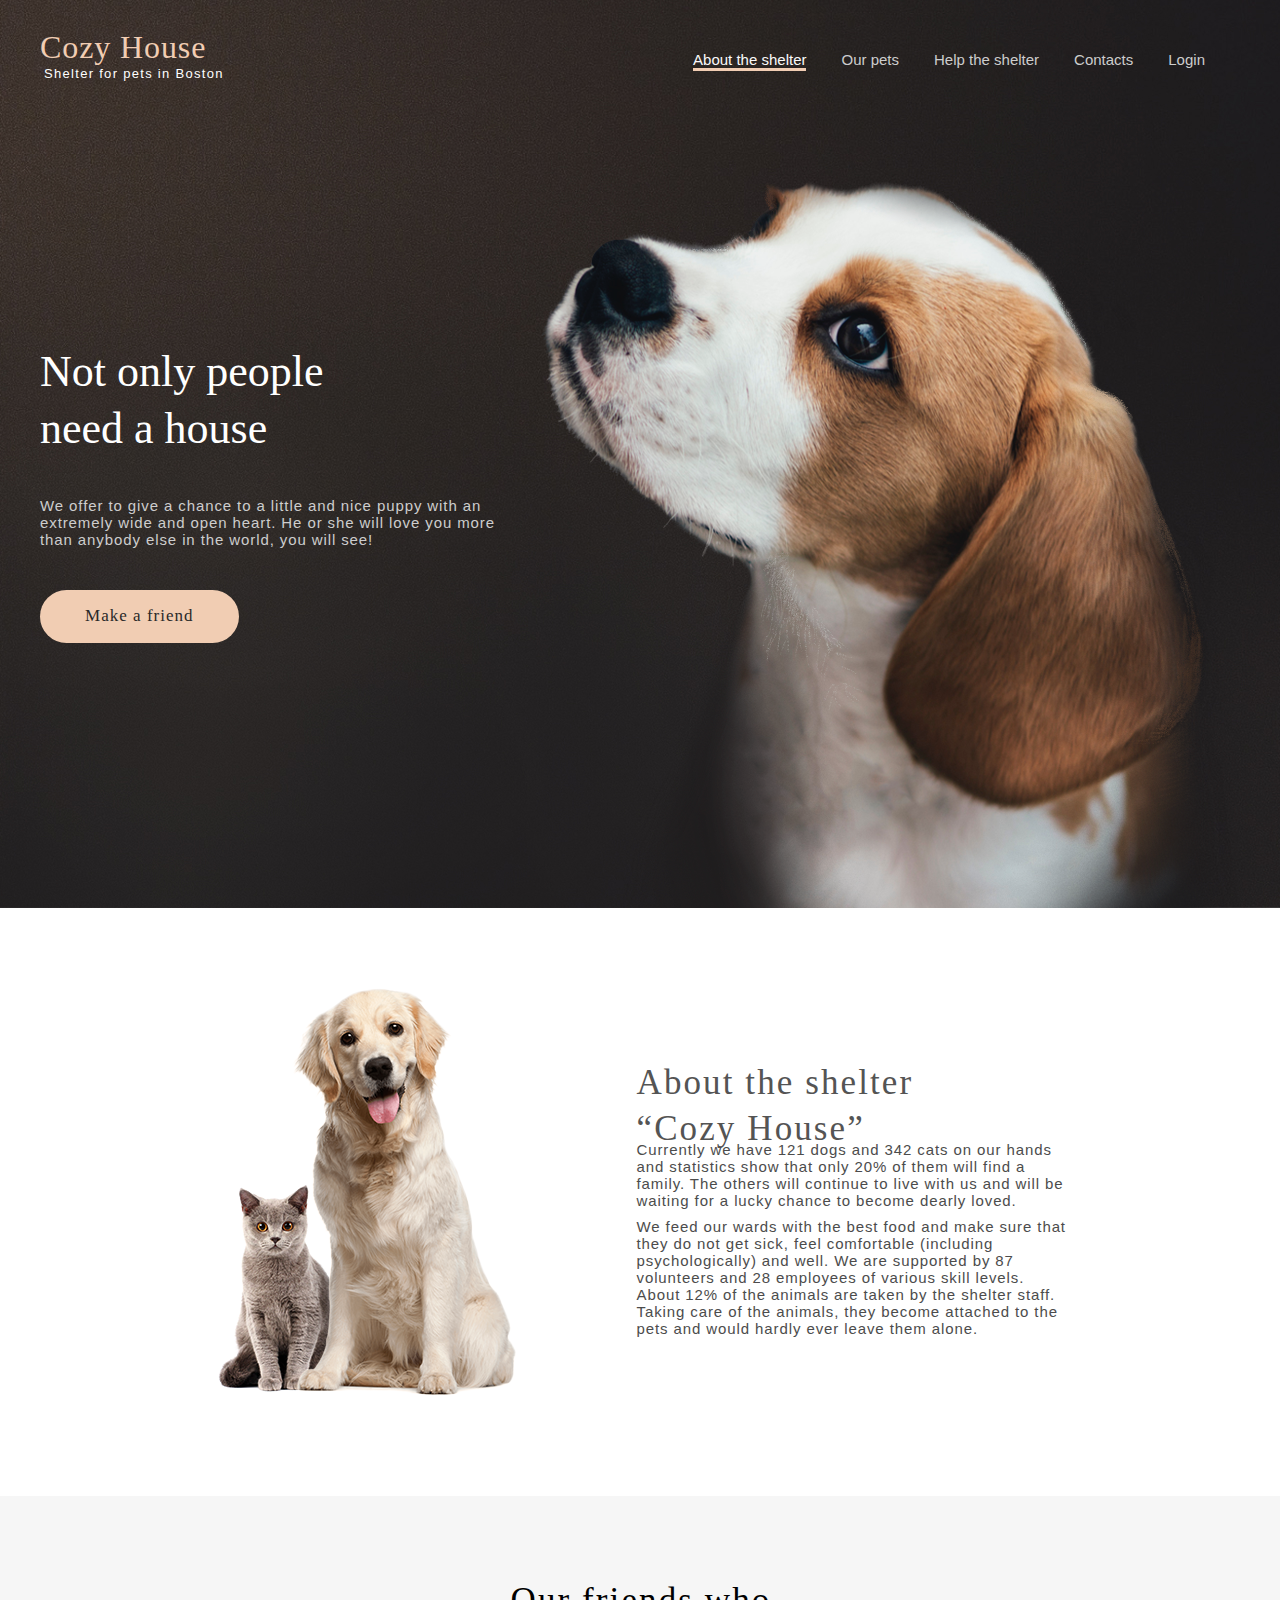
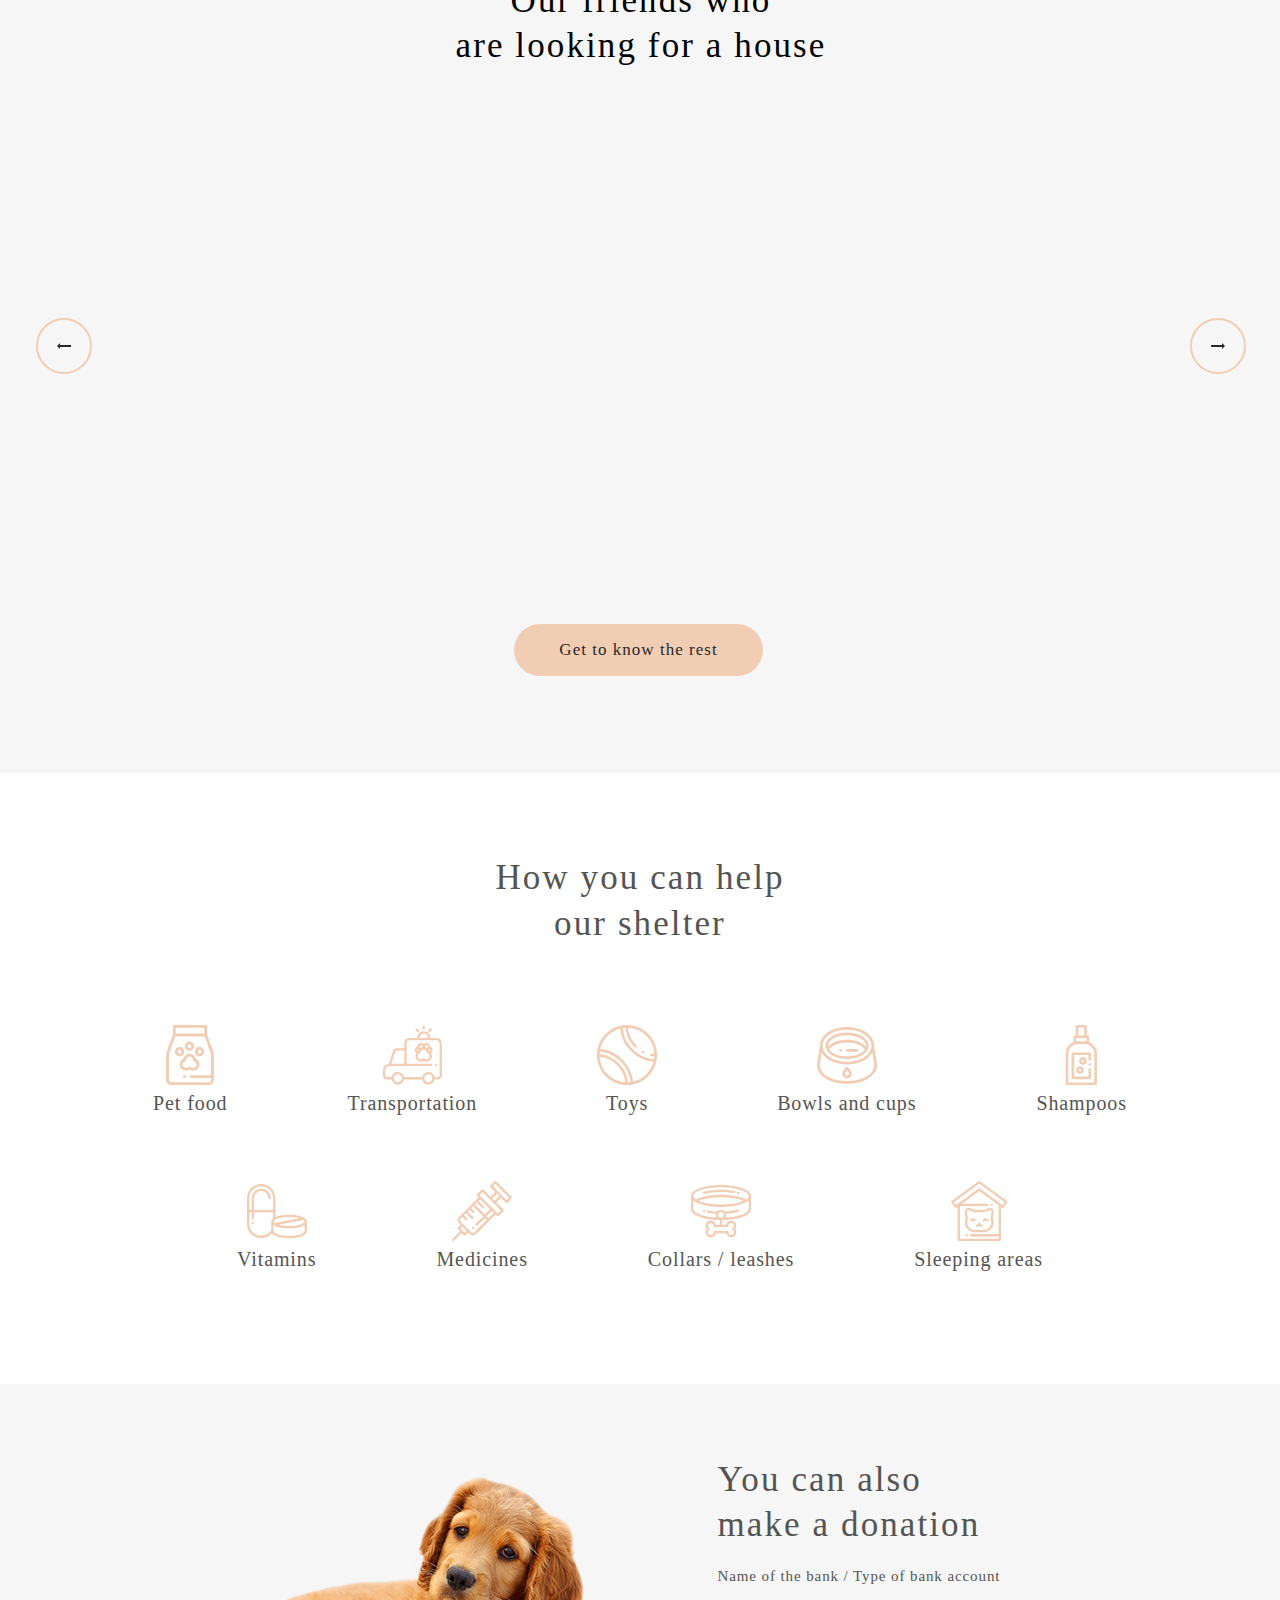
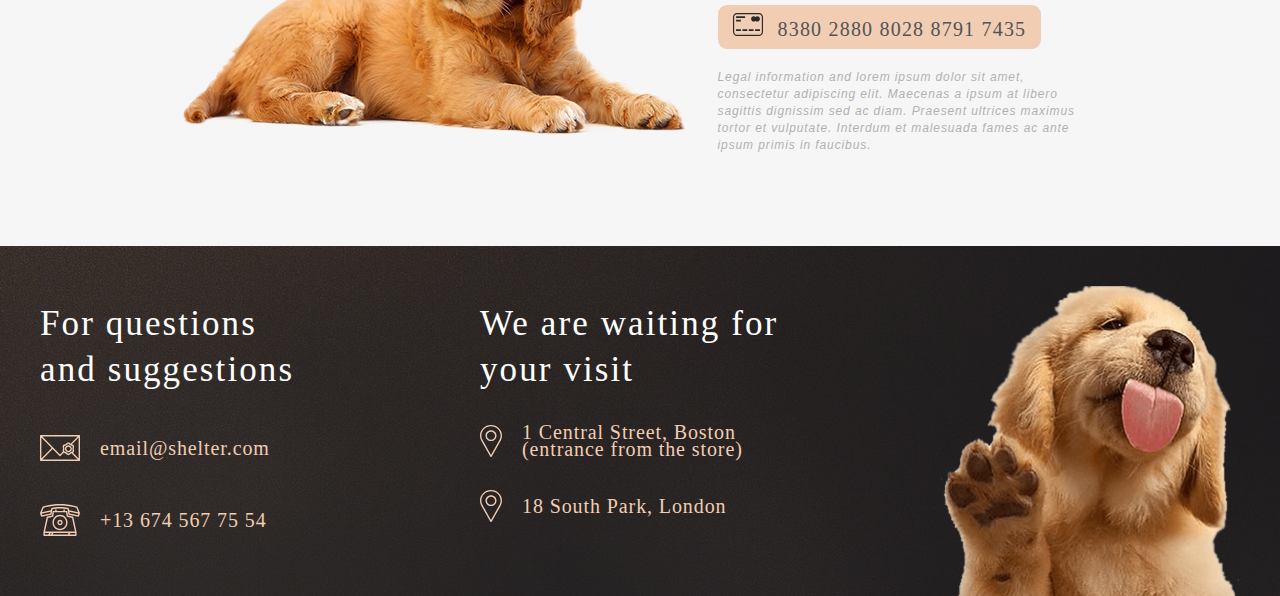
==== commit 74d5688c: "feat: begin profile" ====
--- a/frontend/pages/main/index.html
+++ b/frontend/pages/main/index.html
@@ -1,416 +1,309 @@
 <!DOCTYPE html>
 <html lang="en">
+
 <head>
     <meta charset="UTF-8">
     <link href="style.css" rel="stylesheet">
     <meta content="width=device-width, initial-scale=1.0" name="viewport">
-   <link href="../../assets/images/favicon.ico" rel="icon" type="image/x-icon">
-   <!-- ФАВИКОН БУДЕТ ОТОБРАЖАТЬСЯ В ГУГЛ ХРОМ -->
+    <link href="../../assets/images/favicon.ico" rel="icon" type="image/x-icon">
+    <!-- ФАВИКОН БУДЕТ ОТОБРАЖАТЬСЯ В ГУГЛ ХРОМ -->
     <title>Main</title>
 </head>
+
 <body>
 
-<header class ='header'>
-    <div class="container">
-        <div class="header-top" id = "header-top">
-            <div class="logo">
-                <a href="index.html" class="logo-link">
-                    <p class="cozy">Cozy House</p>
-                    <h1 class="boston">Shelter for pets in Boston</h1>
+    <header class='header'>
+        <div class="container">
+            <div class="header-top" id="header-top">
+                <div class="logo">
+                    <a href="index.html" class="logo-link">
+                        <p class="cozy">Cozy House</p>
+                        <h1 class="boston">Shelter for pets in Boston</h1>
+                    </a>
+                </div>
+
+                <div class="overlay" id="overlay"></div>
+
+                <div class="burger" id="burger">
+                    <hr>
+                    <hr>
+                    <hr>
+                </div>
+
+                <nav class="menu open" id="menu">
+
+                    <ul class="menu-list">
+                        <li class="menu-item">
+                            <a href="../main/index.html" class="menu-link-about">About the shelter</a>
+                        </li>
+                        <li class="menu-item">
+                            <a href="../pets/index.html" class="menu-link">Our pets</a>
+                        </li>
+                        <li class="menu-item">
+                            <a href="#help" class="menu-link">Help the shelter</a>
+                        </li>
+                        <li class="menu-item">
+                            <a href="#footer" class="menu-link">Contacts</a>
+                        </li>
+                        <li class="menu-item">
+                            <a href="#" class="menu-link login">Login</a>
+                        </li>
+                        <li class="menu-item">
+                            <a href="#" class="menu-link profile">Profile</a>
+                        </li>
+                    </ul>
+                </nav>
+            </div>
+
+            <div class="not-only">
+                <div class="not-only-text">
+                    <h2>Not only people need a house</h2>
+                    <p>We offer to give a chance to a little and
+                        nice puppy with an extremely wide and open
+                        heart. He or she will love you more
+                        than anybody else in the world, you will see!
+                    </p>
+                    <a href='#our-friends'>Make a friend</a>
+                </div>
+                <img src="../../assets/images/start-screen-puppy.png" alt="">
+            </div>
+        </div>
+
+
+
+    </header>
+
+    <div class="about">
+        <div class="about-content">
+            <div class="about-pets">
+                <img src="../../assets/images/about-pets.png" alt="">
+            </div>
+            <div class="content-1">
+                <h3>About the shelter <br>“Cozy House”</h3>
+                <p class='cur'>Currently we have 121 dogs and 342 cats
+                    on our hands and statistics show that
+                    only 20% of them will find a family.
+                    The others will continue to live with
+                    us and will be waiting for a lucky
+                    chance to become dearly loved.
+                </p>
+                <p class='we'>
+                    We feed our wards with the best food
+                    and make sure that they do not get
+                    sick, feel comfortable (including
+                    psychologically) and well. We are
+                    supported by 87 volunteers and 28
+                    employees of various skill levels.
+                    About 12% of the animals are taken by
+                    the shelter staff. Taking care of the
+                    animals, they become attached to the
+                    pets and would hardly ever leave them
+                    alone.
+                </p>
+            </div>
+        </div>
+    </div>
+    <div class="our-friends" id='our-friends'>
+        <div class="pets-content">
+            <div class="heading">
+                <h3>Our friends who <br>
+                    are looking for a house
+                </h3>
+            </div>
+
+            <div class='slider'>
+                <div class='cards'>
+
+                </div>
+                <div class="arrows-container">
+                    <div class="arrow1">
+                        <img src="../../assets/images/Arrow.png" alt="">
+                    </div>
+                    <div class="arrow2">
+                        <img src="../../assets/images/Arrow2.png" alt="">
+                    </div>
+                </div>
+            </div>
+
+            <div class="button-primary">
+                <a href="../pets/index.html">Get to know the rest</a>
+            </div>
+        </div>
+    </div>
+
+
+    <div class="help" id="help">
+        <div class="help-content">
+            <div class="heading">
+                <h3>How you can help <br>
+                    our shelter</h3>
+            </div>
+            <div class="list">
+                <div class="icon">
+                    <img src='../../assets/images/icon-pet-food.svg' alt=''>
+                    <p>Pet food</p>
+                </div>
+                <div class="icon">
+                    <img src='../../assets/images/icon-transportation.svg' alt=''>
+                    <p>Transportation</p>
+                </div>
+                <div class="icon">
+                    <img src='../../assets/images/icon-toys.svg' alt=''>
+                    <p>Toys</p>
+                </div>
+                <div class="icon">
+                    <img src='../../assets/images/icon-bowls-and-cups.svg' alt=''>
+                    <p>Bowls and cups</p>
+                </div>
+                <div class="icon">
+                    <img src='../../assets/images/icon-shampoos.svg' alt=''>
+                    <p>Shampoos</p>
+                </div>
+                <div class="icon">
+                    <img src='../../assets/images/icon-vitamins.svg' alt=''>
+                    <p>Vitamins</p>
+                </div>
+                <div class="icon">
+                    <img src='../../assets/images/icon-medicines.svg' alt=''>
+                    <p>Medicines</p>
+                </div>
+                <div class="icon">
+                    <img src='../../assets/images/icon-collars-leashes.svg' alt=''>
+                    <p>Collars / leashes</p>
+                </div>
+                <div class="icon">
+                    <img src='../../assets/images/icon-sleeping-area.svg' alt=''>
+                    <p>Sleeping areas</p>
+                </div>
+            </div>
+        </div>
+    </div>
+
+
+
+    <div class="in-addition">
+        <div class="donation-content">
+            <div class="donation-img">
+                <img src='../../assets/images/donation-dog.png' alt=''>
+            </div>
+            <div class="content-2">
+                <h3>You can also<br> make a donation</h3>
+                <p class='bank'>Name of the bank / Type of bank account</p>
+                <div class="pay-card">
+                    <img src="../../assets/images/credit-card.svg" alt="">
+                    <a>8380 2880 8028 8791 7435</a>
+                </div>
+                <p class='lorem'>Legal information and lorem ipsum dolor sit amet,
+                    consectetur adipiscing elit. Maecenas a ipsum at
+                    libero sagittis dignissim sed ac diam. Praesent
+                    ultrices maximus tortor et vulputate. Interdum
+                    et malesuada fames ac ante ipsum primis in faucibus.
+                </p>
+            </div>
+        </div>
+    </div>
+
+
+    <div class="donations-popup hidden">
+        <div class="popup-close">
+            <button>X</button>
+        </div>
+        <div class="donations-body">
+            <h3>Пожертвовать</h3>
+            <form id="donationsForm">
+                <label for="donation-amount">Сумма:</label>
+                <input type="number" id="donation-amount" name="amount" min="1" required />
+
+                <label for="donation-message">Тип доната:</label>
+                <textarea id="donation-message" name="message"></textarea>
+
+                <button type="submit">Отправить</button>
+                <button type="button" class="close-popup">Закрыть</button>
+            </form>
+        </div>
+    </div>
+
+    <footer>
+        <div class="footer-content" id='footer'>
+            <div class="contacts">
+                <h3>For questions and suggestions</h3>
+                <a href="mailto:email@shelter.com" class="icon-link">
+                    <img src="../../assets/icons/icon-email.svg" alt="">
+                    <p>email@shelter.com</p>
                 </a>
-            </div>
-
-            <div class="overlay" id="overlay"></div>
-            
-            <div class="burger" id = "burger">
-                <hr><hr><hr>
-            </div>
-
-            <nav class="menu open" id = "menu">
-  
-                <ul class="menu-list">            
-                    <li class="menu-item">
-                        <a href="../main/index.html" class="menu-link-about">About the shelter</a>
-                    </li>
-                    <li class="menu-item">
-                        <a href="../pets/index.html" class="menu-link">Our pets</a>
-                    </li>
-                    <li class="menu-item">
-                        <a href="#help" class="menu-link">Help the shelter</a>
-                    </li>
-                    <li class="menu-item">
-                        <a href="#footer" class="menu-link">Contacts</a>
-                    </li>
-                    <li class="menu-item">
-                        <a href="#" class="menu-link login">Login</a>
-                    </li>
-                </ul>
-            </nav>
-        </div>
-
-        <div class="not-only">
-            <div class="not-only-text">
-            <h2>Not only people need a house</h2>
-            <p>We offer to give a chance to a little and
-                nice puppy with an extremely wide and open
-                heart. He or she will love you more
-                than anybody else in the world, you will see!
-            </p>
-            <a href = '#our-friends'>Make a friend</a>
-        </div>
-            <img src="../../assets/images/start-screen-puppy.png" alt="">
-      </div>
-    </div>
-
-
-
-</header>
-
-<div class="about">
-  <div class="about-content">
-      <div class="about-pets">
-          <img src="../../assets/images/about-pets.png" alt="">
-      </div>
-      <div class="content-1">
-          <h3>About the shelter <br>“Cozy House”</h3>
-          <p class = 'cur'>Currently we have 121 dogs and 342 cats
-              on our hands and statistics show that
-              only 20% of them will find a family. 
-              The others will continue to live with 
-              us and will be waiting for a lucky 
-              chance to become dearly loved.
-          </p>
-          <p class = 'we'>
-            We feed our wards with the best food
-              and make sure that they do not get 
-              sick, feel comfortable (including 
-              psychologically) and well. We are 
-              supported by 87 volunteers and 28 
-              employees of various skill levels. 
-              About 12% of the animals are taken by
-              the shelter staff. Taking care of the 
-              animals, they become attached to the 
-              pets and would hardly ever leave them
-              alone.
-          </p>
-      </div>
-  </div>
-</div> 
-<div class="our-friends" id ='our-friends'>
-    <div class="pets-content">
-        <div class="heading">
-            <h3>Our friends who <br>
-                are looking for a house
-            </h3>
-        </div>
-
-        <div class = 'slider'>
-            <div class ='cards'>
-
-            </div>
-           <div class="arrows-container"> 
-            <div class="arrow1">
-                <img src="../../assets/images/Arrow.png" alt="">
-            </div>
-            <div class="arrow2">
-                <img src="../../assets/images/Arrow2.png" alt="">
-            </div>
-        </div>
-        </div>
-
-        <div class="button-primary">
-            <a href="../pets/index.html">Get to know the rest</a>
-        </div>
-    </div>
-</div>
-
-
-<div class="help" id = "help">
-    <div class="help-content">
-        <div class="heading">
-            <h3>How you can help <br>
-                our shelter</h3>
-        </div>
-    <div class="list">
-        <div class="icon">
-            <img src = '../../assets/images/icon-pet-food.svg' alt =''>
-            <p>Pet food</p>
-        </div>
-        <div class="icon">
-            <img src = '../../assets/images/icon-transportation.svg' alt =''>
-            <p>Transportation</p>
-        </div>
-        <div class="icon">
-            <img src = '../../assets/images/icon-toys.svg' alt =''>
-            <p>Toys</p>
-        </div>
-        <div class="icon">
-            <img src = '../../assets/images/icon-bowls-and-cups.svg' alt =''>
-            <p>Bowls and cups</p>
-        </div>
-        <div class="icon">
-            <img src = '../../assets/images/icon-shampoos.svg' alt =''>
-            <p>Shampoos</p>
-        </div>
-        <div class="icon">
-            <img src = '../../assets/images/icon-vitamins.svg' alt =''>
-            <p>Vitamins</p>
-        </div>
-        <div class="icon">
-            <img src = '../../assets/images/icon-medicines.svg' alt =''>
-            <p>Medicines</p>
-        </div>
-        <div class="icon">
-            <img src = '../../assets/images/icon-collars-leashes.svg' alt =''>
-            <p>Collars / leashes</p>
-        </div>
-        <div class="icon">
-            <img src = '../../assets/images/icon-sleeping-area.svg' alt =''>
-            <p>Sleeping areas</p>
-        </div>
-    </div>
-    </div>
-</div>
-
-
-
-<div class="in-addition">
-    <div class="donation-content">
-        <div class="donation-img">
-            <img src = '../../assets/images/donation-dog.png' alt =''>
-        </div>
-        <div class="content-2">
-            <h3>You can also<br> make a donation</h3>
-            <p class ='bank'>Name of the bank / Type of bank account</p>
-            <div class="pay-card">
-                <img src="../../assets/images/credit-card.svg" alt="">
-                <a href = '#'>8380 2880 8028 8791 7435</a>
-            </div>
-            <p class ='lorem'>Legal information and lorem ipsum dolor sit amet,
-                consectetur adipiscing elit. Maecenas a ipsum at
-                libero sagittis dignissim sed ac diam. Praesent
-                ultrices maximus tortor et vulputate. Interdum
-                et malesuada fames ac ante ipsum primis in faucibus.
-            </p>
-        </div>
-    </div>
-</div>
-
-<footer>
-    <div class="footer-content" id = 'footer'>
-        <div class="contacts">
-            <h3>For questions and suggestions</h3>
-            <a href="mailto:email@shelter.com" class="icon-link">
-                <img src="../../assets/icons/icon-email.svg" alt="">
-                <p>email@shelter.com</p>
-            </a>
-            <a href='tel:+13674567554' class="icon-link">
-                <img src="../../assets/icons/icon-phone.svg" alt="">
-                <p>+13 674 567 75 54</p>
-            </a>
-        </div>
-        <div class="locations">
-            <h3>We are waiting for your visit</h3>
-            <a target="_blank" href = 'https://www.google.com/maps/place/Central+St,+Boston,+MA,+США/@42.3588439,-71.0555165,17z/data=!3m1!4b1!4m6!3m5!1s0x89e370865345ba21:0x44f6c81aa9436fb7!8m2!3d42.3588439!4d-71.0529416!16s%2Fg%2F1tfvj6dm?entry=ttu' class = 'icon-link'>
-                <img src="../../assets/icons/icon-marker.svg" alt="">
-                <p>1 Central Street, Boston (entrance from the store)</p>
-            </a>
-            <a target="_blank" href = 'https://www.google.com/maps/search/london+central+park/@49.4289566,14.7279047,4z/data=!3m1!4b1?entry=ttu' class = "icon-link">
-                <img src="../../assets/icons/icon-marker.svg" alt="">
-                <p class = 'london'>18 South Park, London </p>
-            </a>
-        </div>
-
-        <div class="footer-puppy">
-            <img src="../../assets/images/footer-puppy.png" alt="">
-        </div>
-    </div>
-</footer>
-
-
-<div id="overlay"></div>
-
-<div class="popup" id="popup">
-    <div class="popup-close">
-        <button >X</button>
-    </div>
-    <div class="popup-body">
-        <div class="tabs">
-            <button class="tab active" data-tab="login">Вход</button>
-            <button class="tab" data-tab="register">Регистрация</button>
-        </div>
-        <form id="loginForm" class="form active">
-            <input type="email" placeholder="Email" required>
-            <input type="password" placeholder="Пароль" required>
-            <button type="submit">Войти</button>
-        </form>
-
-        <!-- Форма Регистрации -->
-        <form id="registerForm" class="form">
-            <input type="text" placeholder="Имя" required>
-            <input type="email" placeholder="Email" required>
-            <input type="password" placeholder="Пароль" required>
-            <button type="submit">Зарегистрироваться</button>
-        </form>
-    </div>
-</div>
-
-<!-- 
-<div class="popup" id="katrine">
-    <div class="popup-close">
-        <button >X</button>
-    </div>
-    <div class="popup-body">
-        <div class="popup-image">
-            <img src="../../assets/images/pets-katrine.png" alt="">
-        </div>
-        <div class="popup-text">
-            <h3>Katrine</h3>
-            <h4>Cat - British Shorthair</h4>
-            <p>Katrine is a gentle 6 months old British Shorthair with a calm and loving personality. She loves curling up in cozy spots and will happily keep you company during quiet evenings.</p>
-            <ul class="popup-list">
-                <li><a><strong>Age:</strong> 6 months</a></li>
-                <li><a><strong>Inoculations:</strong> up to date</a></li>
-                <li><a><strong>Diseases:</strong> none</a></li>
-                <li><a><strong>Parasites:</strong> none</a></li>
-            </ul>
-        </div>
-    </div>
-</div>
-
-<div class="popup" id="woody">
-<div class="popup-close">
-    <button >X</button>
-</div>
-<div class="popup-body">
-    <div class="popup-image">
-        <img src="../../assets/images/pets-woody.png" alt="">
-    </div>
-    <div class="popup-text">
-        <h3>Woody</h3>
-        <h4>Dog - Golden Retriever</h4>
-        <p>Woody is a friendly 1-year-old Golden Retriever with a playful spirit and a heart full of love. He enjoys long walks and never says no to a good belly rub.</p>
-        <ul class="popup-list">
-            <li><a><strong>Age:</strong> 1 year</a></li>
-            <li><a><strong>Inoculations:</strong> up to date</a></li>
-            <li><a><strong>Diseases:</strong> none</a></li>
-            <li><a><strong>Parasites:</strong> none</a></li>
-        </ul>
-    </div>
-</div>
-</div>
-
-<div class="popup" id="sophia">
-<div class="popup-close">
-    <button >X</button>
-</div>
-<div class="popup-body">
-    <div class="popup-image">
-        <img src="../../assets/images/pets-sophia.png" alt="">
-    </div>
-    <div class="popup-text">
-        <h3>Sophia</h3>
-        <h4>Dog - Shih Tzu</h4>
-        <p>Sophia is a cuddly 4-month-old Shih Tzu with a playful and curious nature. She enjoys being carried around and loves snuggling up on your lap.</p>
-        <ul class="popup-list">
-            <li><a><strong>Age:</strong> 4 months</a></li>
-            <li><a><strong>Inoculations:</strong> up to date</a></li>
-            <li><a><strong>Diseases:</strong> none</a></li>
-            <li><a><strong>Parasites:</strong> none</a></li>
-        </ul>
-    </div>
-</div>
-</div>
-
-<div class="popup" id="timmy">
-<div class="popup-close">
-    <button >X</button>
-</div>
-<div class="popup-body">
-    <div class="popup-image">
-        <img src="../../assets/images/pets-timmy.png" alt="">
-    </div>
-    <div class="popup-text">
-        <h3>Timmy</h3>
-        <h4>Cat - British Shorthair</h4>
-        <p>Timmy is a relaxed 8-month-old British Shorthair who loves lounging in the sun and watching the world go by. He is perfect for anyone looking for a calm and easygoing companion.</p>
-        <ul class="popup-list">
-            <li><a><strong>Age:</strong> 8 months</a></li>
-            <li><a><strong>Inoculations:</strong> up to date</a></li>
-            <li><a><strong>Diseases:</strong> none</a></li>
-            <li><a><strong>Parasites:</strong> none</a></li>
-        </ul>
-    </div>
-</div>
-</div>
-
-<div class="popup" id="charly">
-<div class="popup-close">
-    <button >X</button>
-</div>
-<div class="popup-body">
-    <div class="popup-image">
-        <img src="../../assets/images/pets-charly.png" alt="">
-    </div>
-    <div class="popup-text">
-        <h3>Charly</h3>
-        <h4>Dog - Beagle</h4>
-        <p>Charly is a curious 2-year-old Beagle who loves exploring and sniffing out new adventures. With his energetic personality, he's always ready for a long walk or a play session.</p>
-        <ul class="popup-list">
-            <li><a><strong>Age:</strong> 2 years</a></li>
-            <li><a><strong>Inoculations:</strong> up to date</a></li>
-            <li><a><strong>Diseases:</strong> none</a></li>
-            <li><a><strong>Parasites:</strong> none</a></li>
-        </ul>
-    </div>
-</div>
-</div>
-
-<div class="popup" id="scarlett">
-<div class="popup-close">
-    <button >X</button>
-</div>
-<div class="popup-body">
-    <div class="popup-image">
-        <img src="../../assets/images/pets-scarlet.png" alt="">
-    </div>
-    <div class="popup-text">
-        <h3>Scarlett</h3>
-        <h4>Dog - Jack Russell Terrier</h4>
-        <p>Scarlett is an energetic 5-month-old Jack Russell Terrier who loves running and playing. She would thrive in an active household where she can burn off all her energy.</p>
-        <ul class="popup-list">
-            <li><a><strong>Age:</strong> 5 months</a></li>
-            <li><a><strong>Inoculations:</strong> up to date</a></li>
-            <li><a><strong>Diseases:</strong> none</a></li>
-            <li><a><strong>Parasites:</strong> none</a></li>
-        </ul>
-    </div>
-</div>
-</div>
-
-<div class="popup" id="freddie">
-<div class="popup-close">
-    <button >X</button>
-</div>
-<div class="popup-body">
-    <div class="popup-image">
-        <img src="../../assets/images/pets-freddie.png" alt="">
-    </div>
-    <div class="popup-text">
-        <h3>Freddie</h3>
-        <h4>Cat - Scottish Fold</h4>
-        <p>Freddie is a playful 7-month-old Scottish Fold with a love for exploring every corner of the house. His cute folded ears and inquisitive nature make him a delight to be around.</p>
-        <ul class="popup-list">
-            <li><a><strong>Age:</strong> 7 months</a></li>
-            <li><a><strong>Inoculations:</strong> up to date</a></li>
-            <li><a><strong>Diseases:</strong> none</a></li>
-            <li><a><strong>Parasites:</strong> none</a></li>
-        </ul>
-    </div>
-</div>
-</div> -->
-<script defer src = 'auth.js'></script>
-<script defer src = 'script.js'></script>
-<script defer src = 'menu.js'></script>
+                <a href='tel:+13674567554' class="icon-link">
+                    <img src="../../assets/icons/icon-phone.svg" alt="">
+                    <p>+13 674 567 75 54</p>
+                </a>
+            </div>
+            <div class="locations">
+                <h3>We are waiting for your visit</h3>
+                <a target="_blank"
+                    href='https://www.google.com/maps/place/Central+St,+Boston,+MA,+США/@42.3588439,-71.0555165,17z/data=!3m1!4b1!4m6!3m5!1s0x89e370865345ba21:0x44f6c81aa9436fb7!8m2!3d42.3588439!4d-71.0529416!16s%2Fg%2F1tfvj6dm?entry=ttu'
+                    class='icon-link'>
+                    <img src="../../assets/icons/icon-marker.svg" alt="">
+                    <p>1 Central Street, Boston (entrance from the store)</p>
+                </a>
+                <a target="_blank"
+                    href='https://www.google.com/maps/search/london+central+park/@49.4289566,14.7279047,4z/data=!3m1!4b1?entry=ttu'
+                    class="icon-link">
+                    <img src="../../assets/icons/icon-marker.svg" alt="">
+                    <p class='london'>18 South Park, London </p>
+                </a>
+            </div>
+
+            <div class="footer-puppy">
+                <img src="../../assets/images/footer-puppy.png" alt="">
+            </div>
+        </div>
+    </footer>
+
+
+    <div id="overlay"></div>
+
+    <div class="popup" id="popup">
+        <div class="popup-close">
+            <button>X</button>
+        </div>
+        <div class="popup-body">
+            <div class="tabs">
+                <button class="tab active" data-tab="login">Вход</button>
+                <button class="tab" data-tab="register">Регистрация</button>
+            </div>
+            <form id="loginForm" class="form active">
+                <input type="email" placeholder="Email" required>
+                <input type="password" placeholder="Пароль" required>
+                <button type="submit">Войти</button>
+            </form>
+
+            <!-- Форма Регистрации -->
+            <form id="registerForm" class="form">
+                <input type="text" placeholder="Имя" required>
+                <input type="email" placeholder="Email" required>
+                <input type="password" placeholder="Пароль" required>
+                <button type="submit">Зарегистрироваться</button>
+            </form>
+        </div>
+    </div>
+
+    <div class="popup-profile" id="popup">
+        <div class="popup-close">
+            <button>X</button>
+        </div>
+
+        <div class="popup-body">
+            <div class="popup-body-profile">
+                <h3 class='user-name'> user name </h3>
+                <button class='button log-out'> log out </button>
+            </div>
+        </div>
+    </div>
+
+    <script defer src='auth.js'></script>
+    <script defer src='donations.js'></script>
+    <script defer src='pets.js'></script>
+    <script defer src='menu.js'></script>
+
 </body>
+
 </html>--- a/frontend/pages/main/style.css
+++ b/frontend/pages/main/style.css
@@ -32,6 +32,9 @@
   cursor: pointer;
 }
 
+.profile {
+  display: none;
+}
 
 .card {
   transition: transform 0.4s ease-in-out, opacity 0.4s ease-in-out;
@@ -195,8 +198,7 @@
   display: flex;
 }
 
-.popup {
-
+.popup-profile {
   flex-direction: column !important;
   display: none;
   position: fixed;
@@ -208,6 +210,18 @@
   height: 552px;
 }
 
+.popup {
+  flex-direction: column !important;
+  display: none;
+  position: fixed;
+  top: 50%;
+  left: 50.6%;
+  transform: translate(-50%, -50%);
+  z-index: 1000;
+  width: 952px;
+  height: 552px;
+}
+
 .popup-body {
   flex-direction: column;
   justify-content: space-evenly !important;
@@ -220,6 +234,55 @@
   height: 500px;
   flex-shrink: 0;
 }
+
+.hidden {
+  display: none;
+}
+
+.donations-popup {
+  flex-direction: column !important;
+  display: none;
+  position: fixed;
+  top: 50%;
+  left: 50.6%;
+  transform: translate(-50%, -50%);
+  z-index: 1000;
+  width: 952px;
+  height: 552px;
+}
+
+.donations-body {
+  flex-direction: column !important;
+  justify-content: space-evenly !important;
+  border-radius: 9px;
+  background: #FAFAFA !important;
+  gap: 20px;
+  display: flex;
+  flex-direction: column;
+  width: 100%;
+  height: 100%;
+  flex-shrink: 0;
+  align-items: center;
+
+}
+
+#donationsForm {
+  display: flex;
+  width: 400px !important;
+  align-items: center;
+  justify-content: center;
+  flex-direction: column !important;
+  gap: 20px;
+}
+
+.close-popup {
+  background-color: #f44336;
+  color: white;
+  border: none;
+  padding: 5px 10px;
+  cursor: pointer;
+}
+
 
 @media (min-width: 768px) and (max-width: 1279px) {
 
@@ -2243,6 +2306,11 @@
   /* Other styles */
 }
 
+.popup-body-profile {
+  display: flex;
+  flex-direction: column;
+  text-align: center;
+}
 
 @media screen and (max-width: 1024px) {
   .popup {
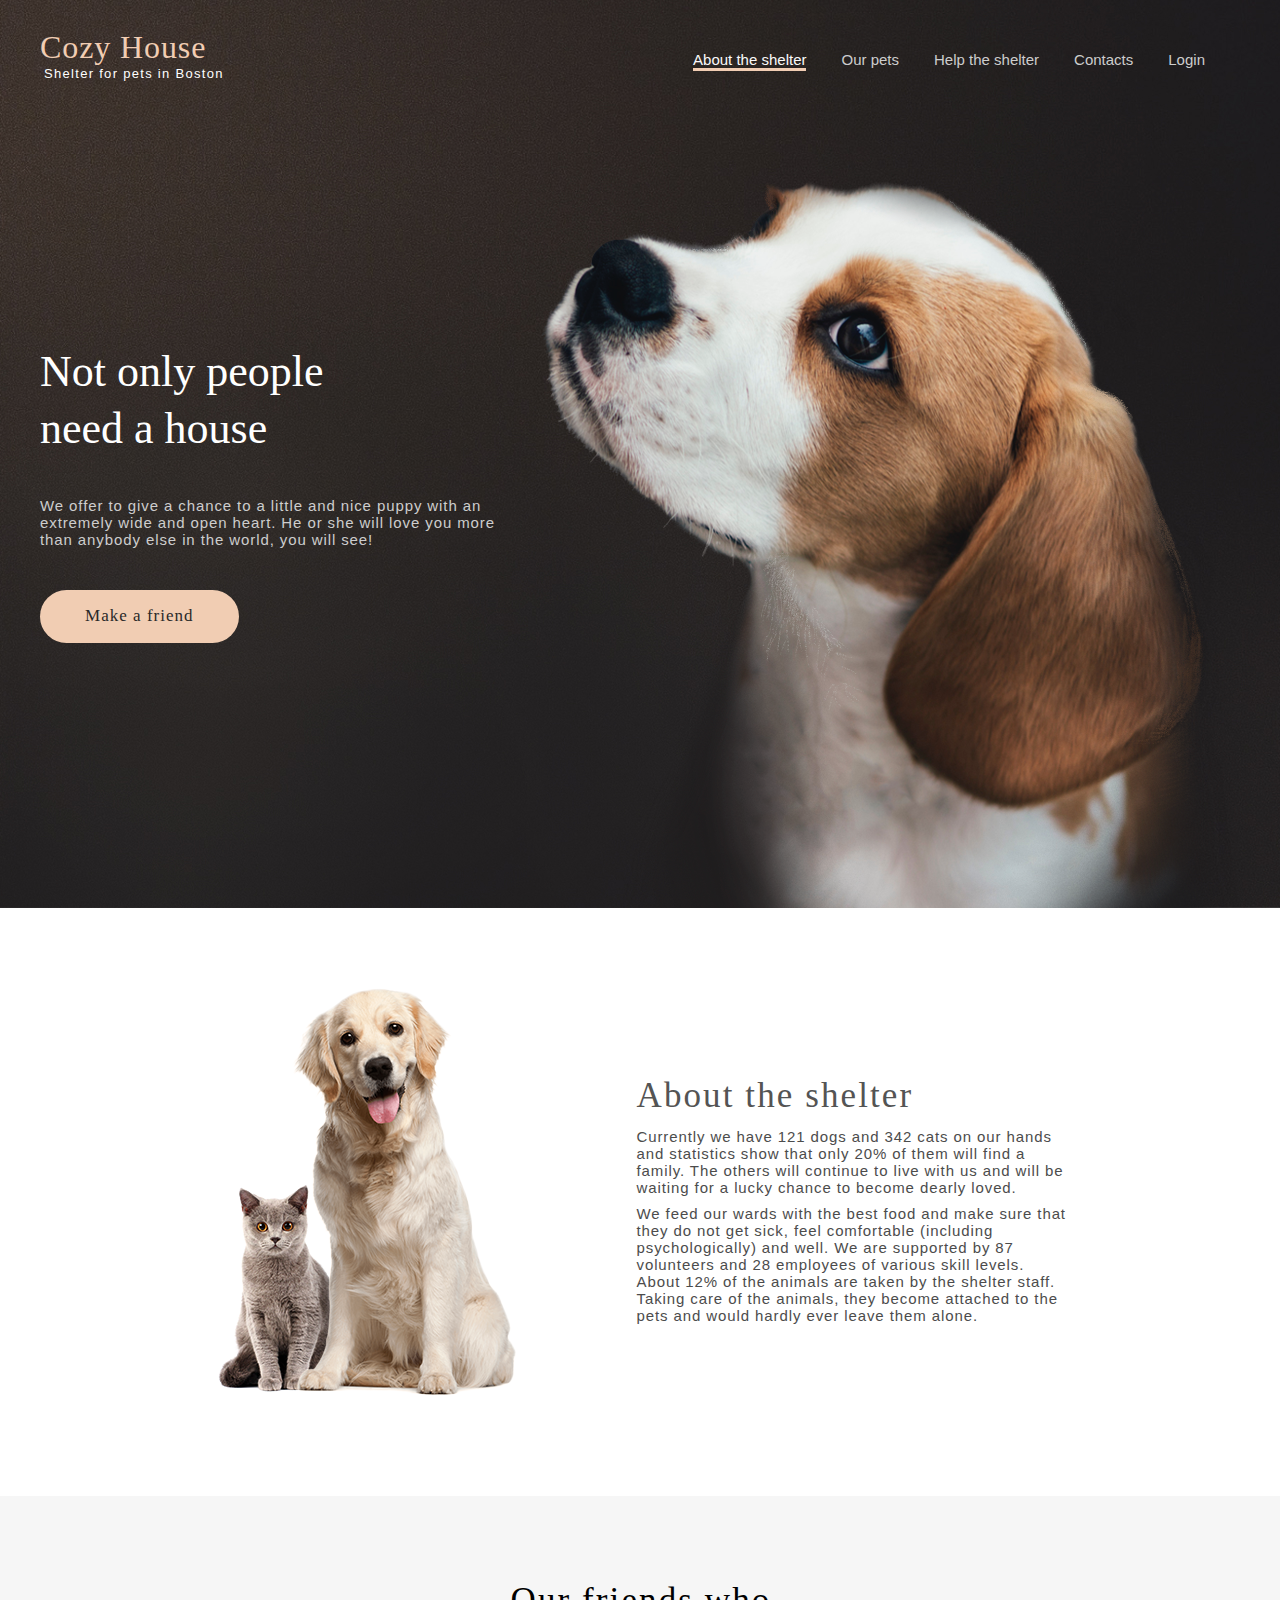
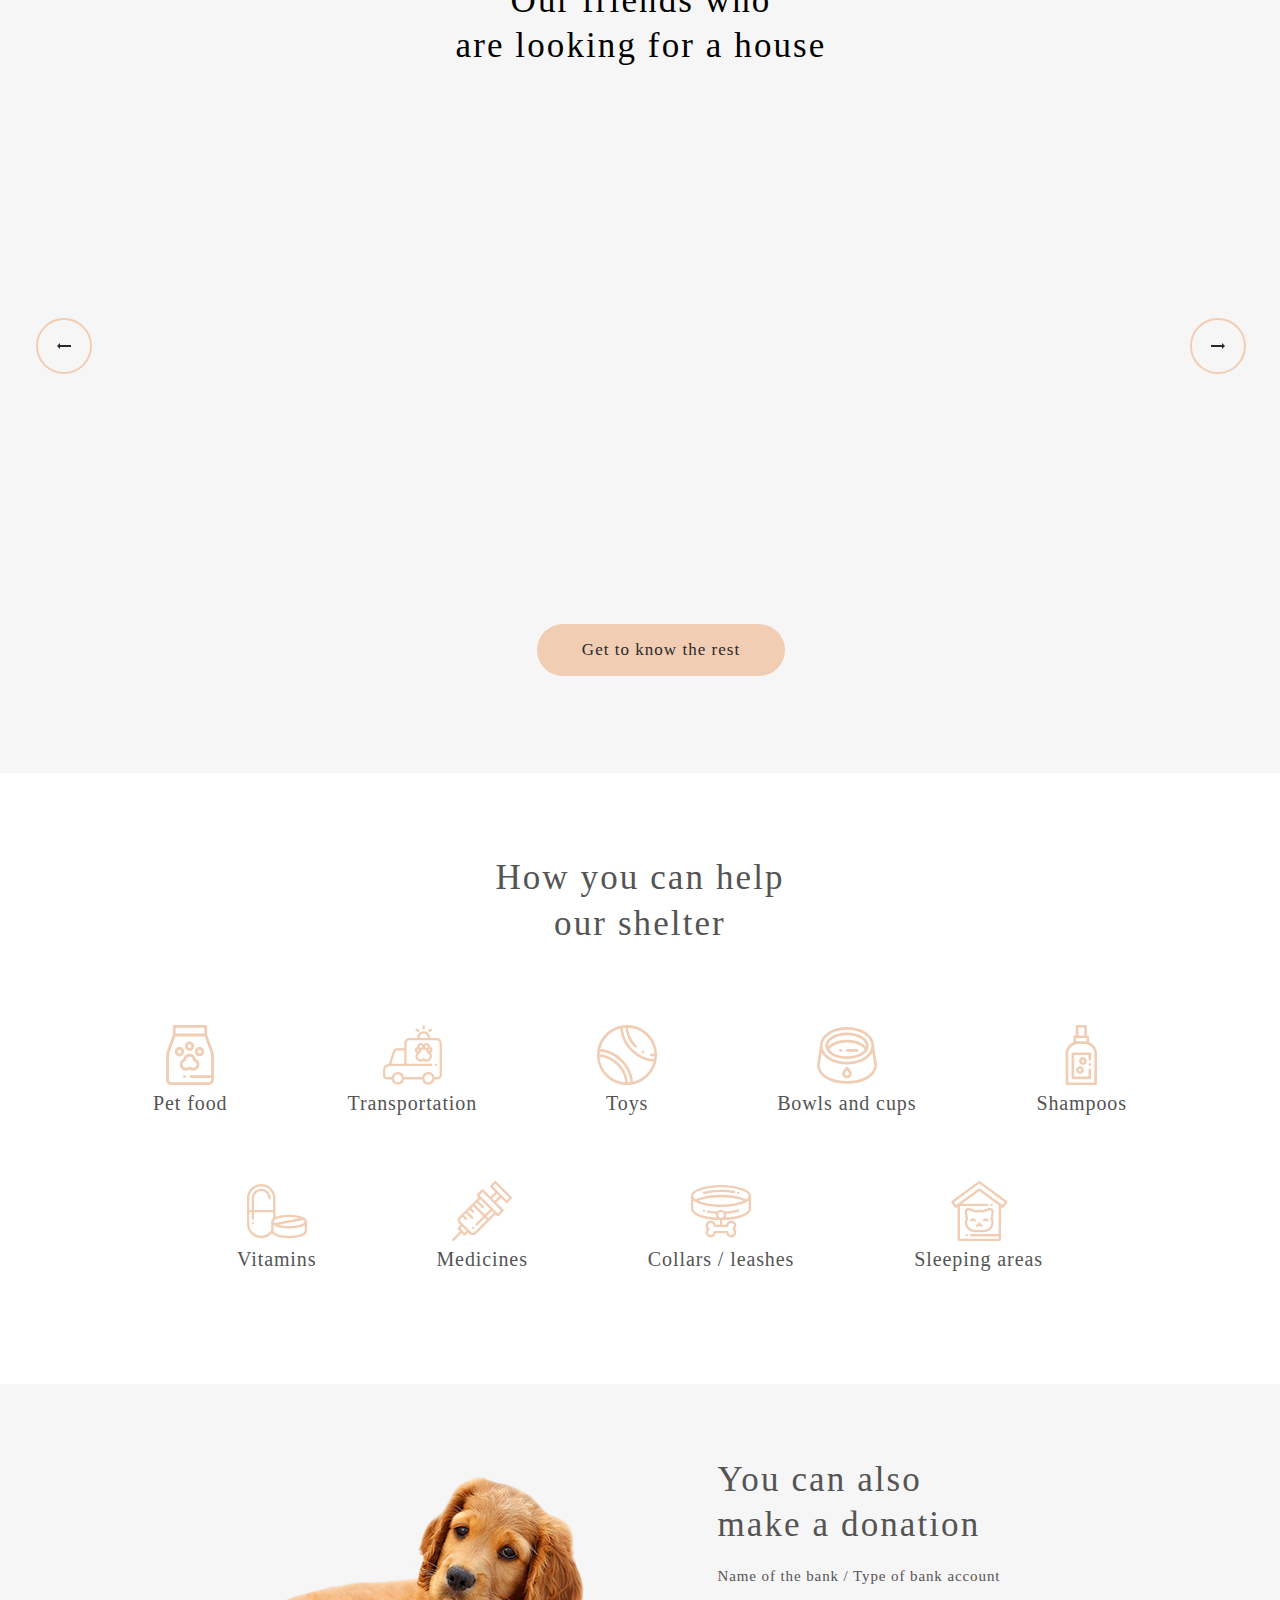
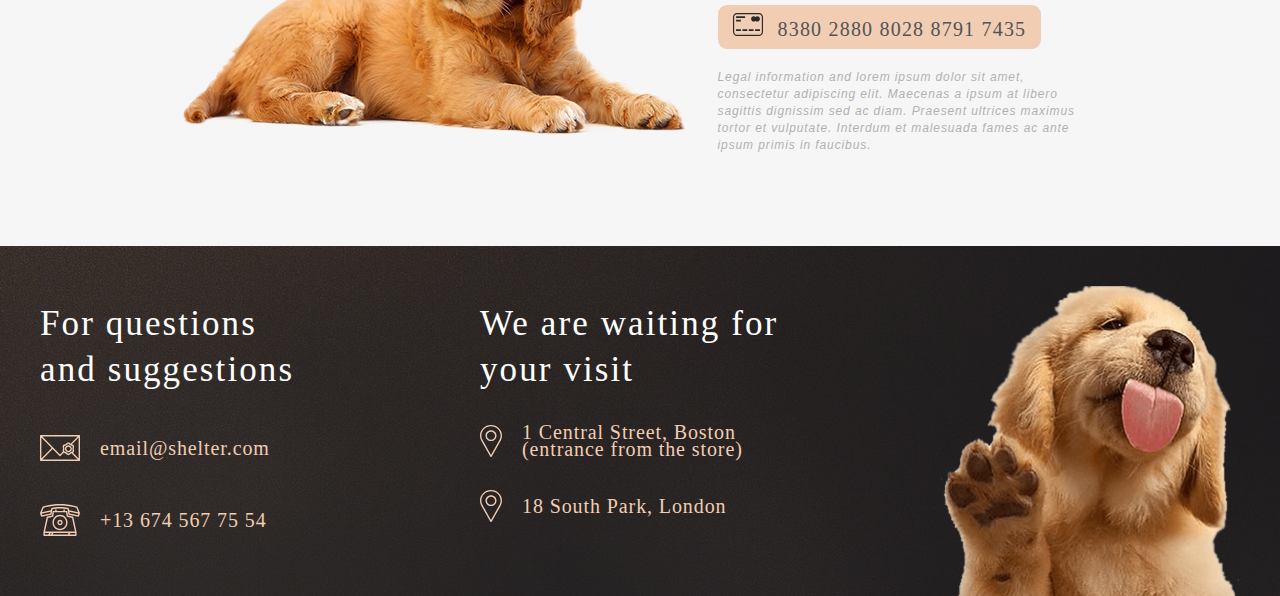
==== commit e6eb6083: "feat: finish profile" ====
--- a/frontend/pages/main/index.html
+++ b/frontend/pages/main/index.html
@@ -49,7 +49,7 @@
                             <a href="#" class="menu-link login">Login</a>
                         </li>
                         <li class="menu-item">
-                            <a href="#" class="menu-link profile">Profile</a>
+                            <a href="#" class="menu-link" id='profile'>Profile</a>
                         </li>
                     </ul>
                 </nav>
@@ -79,7 +79,7 @@
                 <img src="../../assets/images/about-pets.png" alt="">
             </div>
             <div class="content-1">
-                <h3>About the shelter <br>“Cozy House”</h3>
+                <h3>About the shelter</h3>
                 <p class='cur'>Currently we have 121 dogs and 342 cats
                     on our hands and statistics show that
                     only 20% of them will find a family.
@@ -204,25 +204,6 @@
     </div>
 
 
-    <div class="donations-popup hidden">
-        <div class="popup-close">
-            <button>X</button>
-        </div>
-        <div class="donations-body">
-            <h3>Пожертвовать</h3>
-            <form id="donationsForm">
-                <label for="donation-amount">Сумма:</label>
-                <input type="number" id="donation-amount" name="amount" min="1" required />
-
-                <label for="donation-message">Тип доната:</label>
-                <textarea id="donation-message" name="message"></textarea>
-
-                <button type="submit">Отправить</button>
-                <button type="button" class="close-popup">Закрыть</button>
-            </form>
-        </div>
-    </div>
-
     <footer>
         <div class="footer-content" id='footer'>
             <div class="contacts">
@@ -259,7 +240,23 @@
     </footer>
 
 
-    <div id="overlay"></div>
+    <div class="donations-popup hidden" id='popup'>
+        <div class="popup-close">
+            <button>X</button>
+        </div>
+        <div class="donations-body">
+            <h3>Donate</h3>
+            <form id="donationsForm">
+                <label for="donation-amount">Amount:</label>
+                <input type="number" id="donation-amount" name="amount" min="1" required />
+
+                <label for="donation-message">Type of donation:</label>
+                <textarea id="donation-message" name="message"></textarea>
+
+                <button class='button-primary' type="submit">Send</button>
+            </form>
+        </div>
+    </div>
 
     <div class="popup" id="popup">
         <div class="popup-close">
@@ -267,21 +264,21 @@
         </div>
         <div class="popup-body">
             <div class="tabs">
-                <button class="tab active" data-tab="login">Вход</button>
-                <button class="tab" data-tab="register">Регистрация</button>
+                <button class="tab active" data-tab="login">Log in</button>
+                <button class="tab" data-tab="register">Register</button>
             </div>
             <form id="loginForm" class="form active">
                 <input type="email" placeholder="Email" required>
                 <input type="password" placeholder="Пароль" required>
-                <button type="submit">Войти</button>
+                <button type="submit">Log in</button>
             </form>
 
             <!-- Форма Регистрации -->
             <form id="registerForm" class="form">
-                <input type="text" placeholder="Имя" required>
+                <!-- <input type="text" placeholder="Имя" required> -->
                 <input type="email" placeholder="Email" required>
                 <input type="password" placeholder="Пароль" required>
-                <button type="submit">Зарегистрироваться</button>
+                <button type="submit">Register</button>
             </form>
         </div>
     </div>
@@ -291,11 +288,10 @@
             <button>X</button>
         </div>
 
-        <div class="popup-body">
-            <div class="popup-body-profile">
-                <h3 class='user-name'> user name </h3>
-                <button class='button log-out'> log out </button>
-            </div>
+        <div class="popup-body profile">
+            <h2>Профиль</h2>
+            <h3>Email: <span class="profile-email">неизвестно</span></h3>
+            <button class='button-primary log-out'> log out </button>
         </div>
     </div>
 
--- a/frontend/pages/main/style.css
+++ b/frontend/pages/main/style.css
@@ -16,6 +16,7 @@
   height: 100%;
   padding: 0;
   margin: 0;
+  font-family: Montserrat;
 }
 
 a {
@@ -32,9 +33,6 @@
   cursor: pointer;
 }
 
-.profile {
-  display: none;
-}
 
 .card {
   transition: transform 0.4s ease-in-out, opacity 0.4s ease-in-out;
@@ -191,11 +189,18 @@
 }
 
 .form input {
-  height: 25px;
-}
-
+  height: 40px;
+
+}
+.textarea {
+  padding: 10px !important;
+}
 .form.active {
   display: flex;
+}
+#profile {
+  display: none;
+  margin-left: -15px !important;
 }
 
 .popup-profile {
@@ -221,18 +226,28 @@
   width: 952px;
   height: 552px;
 }
+label {
+  font-family: Montserrat !important;
+  font-size: 20px;
+}
+input, textarea {
+  height: 35px;
+  border-radius: 15px;
+  border: 1px solid #5e3213;
+  padding: 5px;
+}
 
 .popup-body {
   flex-direction: column;
   justify-content: space-evenly !important;
   border-radius: 9px;
-  background: #FAFAFA !important;
   gap: 30px;
   display: flex;
   flex-direction: column;
   width: 900px;
   height: 500px;
   flex-shrink: 0;
+  background-color: #f6e5da;
 }
 
 .hidden {
@@ -252,35 +267,27 @@
 }
 
 .donations-body {
-  flex-direction: column !important;
+  text-align: center;
+  flex-direction: column;
   justify-content: space-evenly !important;
   border-radius: 9px;
-  background: #FAFAFA !important;
-  gap: 20px;
+  background-color: #f6e5da;
+  gap: 30px;
   display: flex;
   flex-direction: column;
-  width: 100%;
-  height: 100%;
+  width: 900px;
+  height: 500px;
   flex-shrink: 0;
+}
+
+#donationsForm {
+  text-align: center !important;
+  display: flex;
   align-items: center;
-
-}
-
-#donationsForm {
-  display: flex;
-  width: 400px !important;
-  align-items: center;
-  justify-content: center;
+  justify-content: center !important;
   flex-direction: column !important;
-  gap: 20px;
-}
-
-.close-popup {
-  background-color: #f44336;
-  color: white;
-  border: none;
-  padding: 5px 10px;
-  cursor: pointer;
+  gap: 30px;
+
 }
 
 
@@ -369,12 +376,13 @@
   .about-pets {
     margin-left: 25%;
     order: 1;
-    padding-bottom: 50px;
     margin-top: 0;
   }
 
   .content-1 {
     align-self: center;
+    display: flex;
+    gap: 30px !important;
   }
 
   .our-friends {
@@ -894,7 +902,7 @@
     font-style: normal !important;
     font-weight: 400 !important;
     line-height: 160% !important;
-    margin-top: 1px !important;
+    margin-top: 30px !important;
   }
 
   .we {
@@ -1590,7 +1598,7 @@
   font-size: 15px;
   font-weight: 400;
   line-height: 160%;
-  margin-top: -10px;
+  margin-top: 10px;
 }
 
 .we {
@@ -1779,7 +1787,7 @@
 
 
 .button-primary {
-  margin-right: 45px;
+  /* margin-right: 45px; */
   align-self: center;
   display: flex;
   align-items: center;
@@ -2305,12 +2313,19 @@
   display: block;
   /* Other styles */
 }
-
-.popup-body-profile {
+form, button {
+  font-size: 20px;
+  font-family: Montserrat;
+}
+.popup-body.profile {
   display: flex;
   flex-direction: column;
-  text-align: center;
-}
+  justify-content: center !important;
+  gap: 50px;
+  align-items: center !important;
+  text-align: center !important;
+}
+
 
 @media screen and (max-width: 1024px) {
   .popup {
